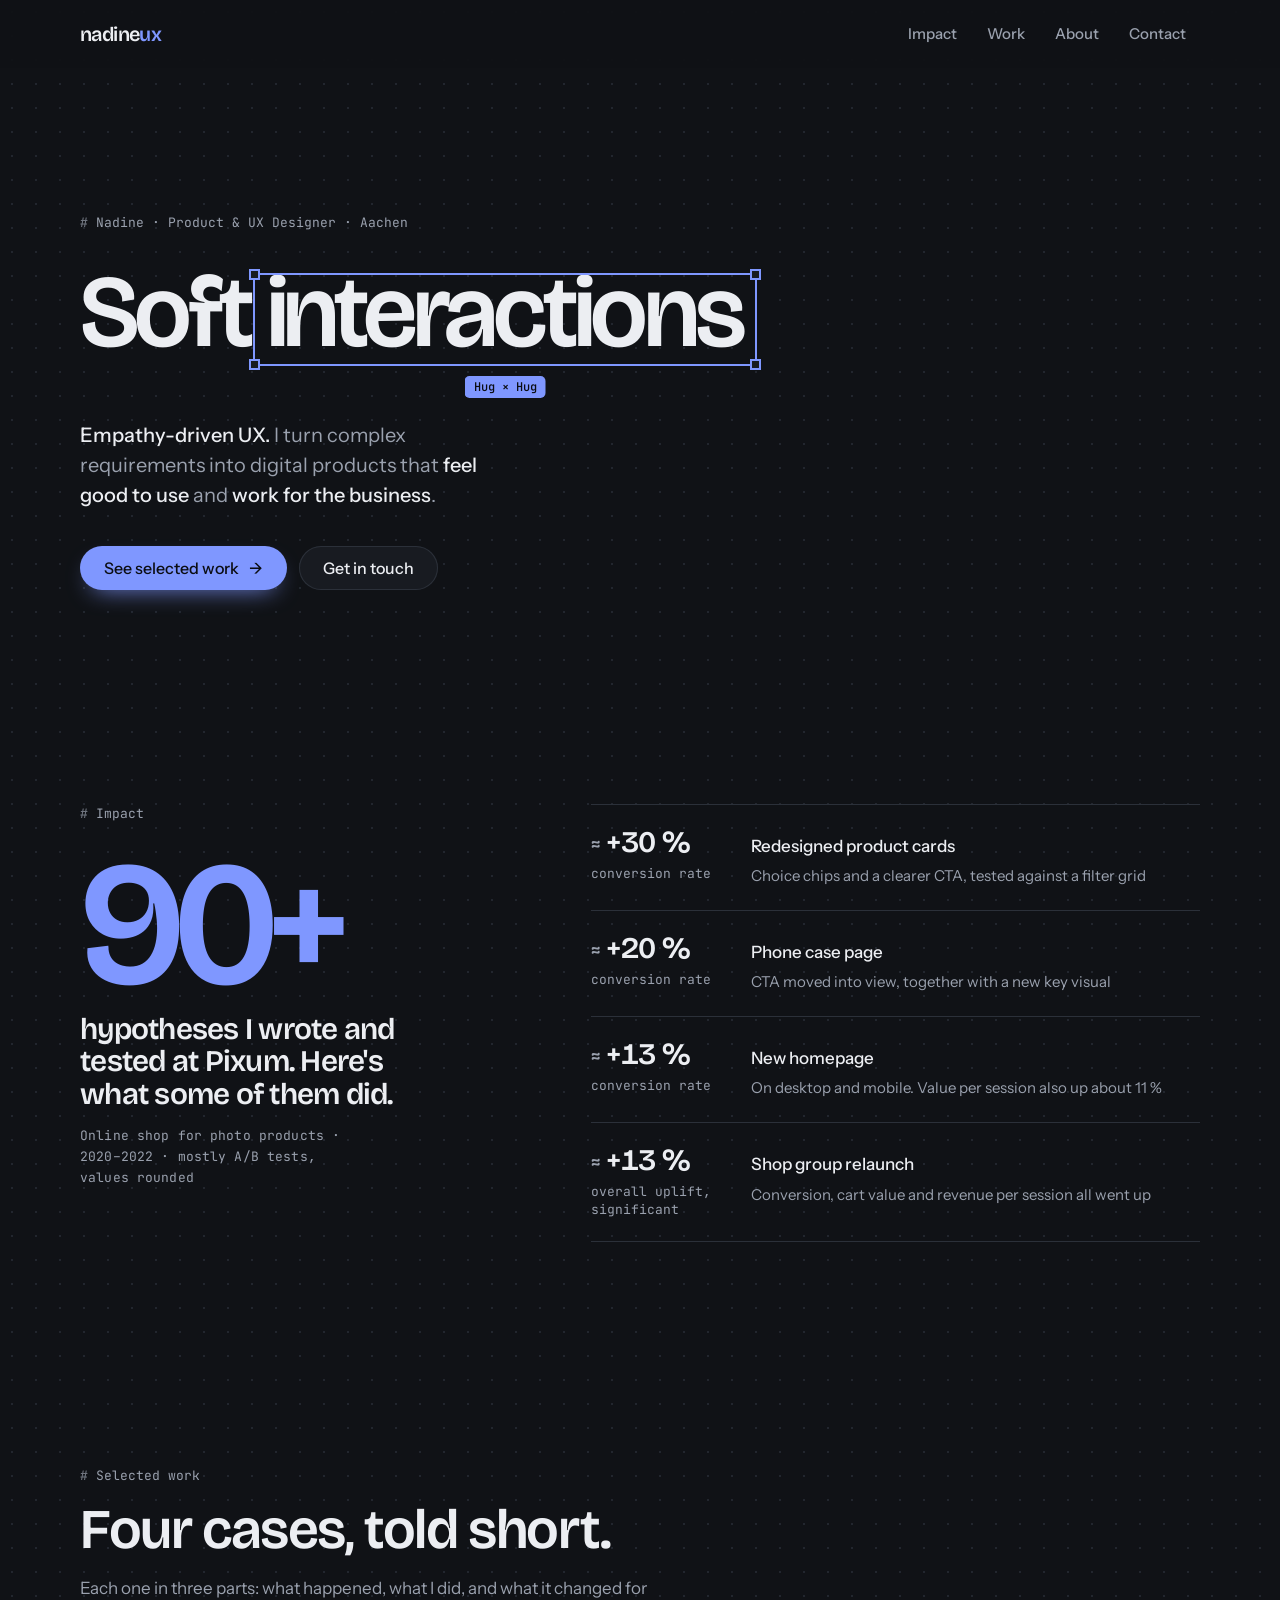
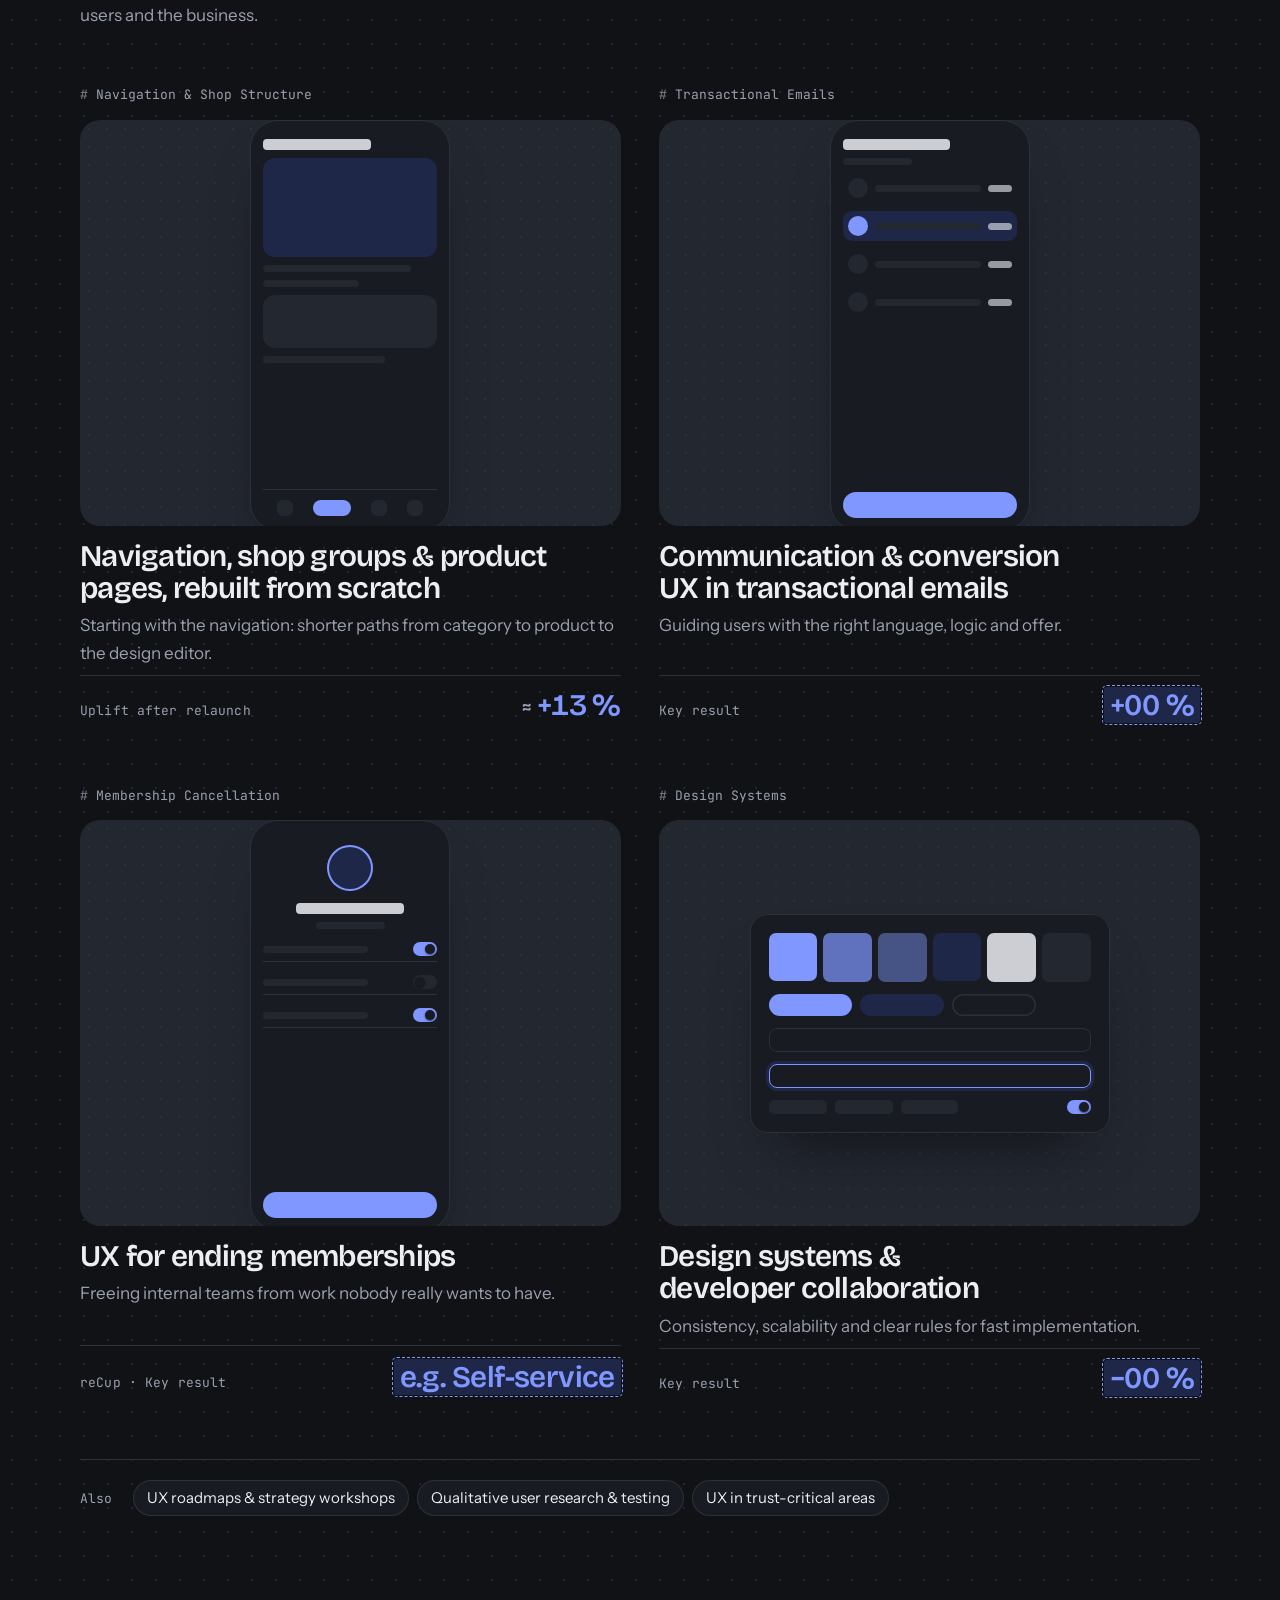
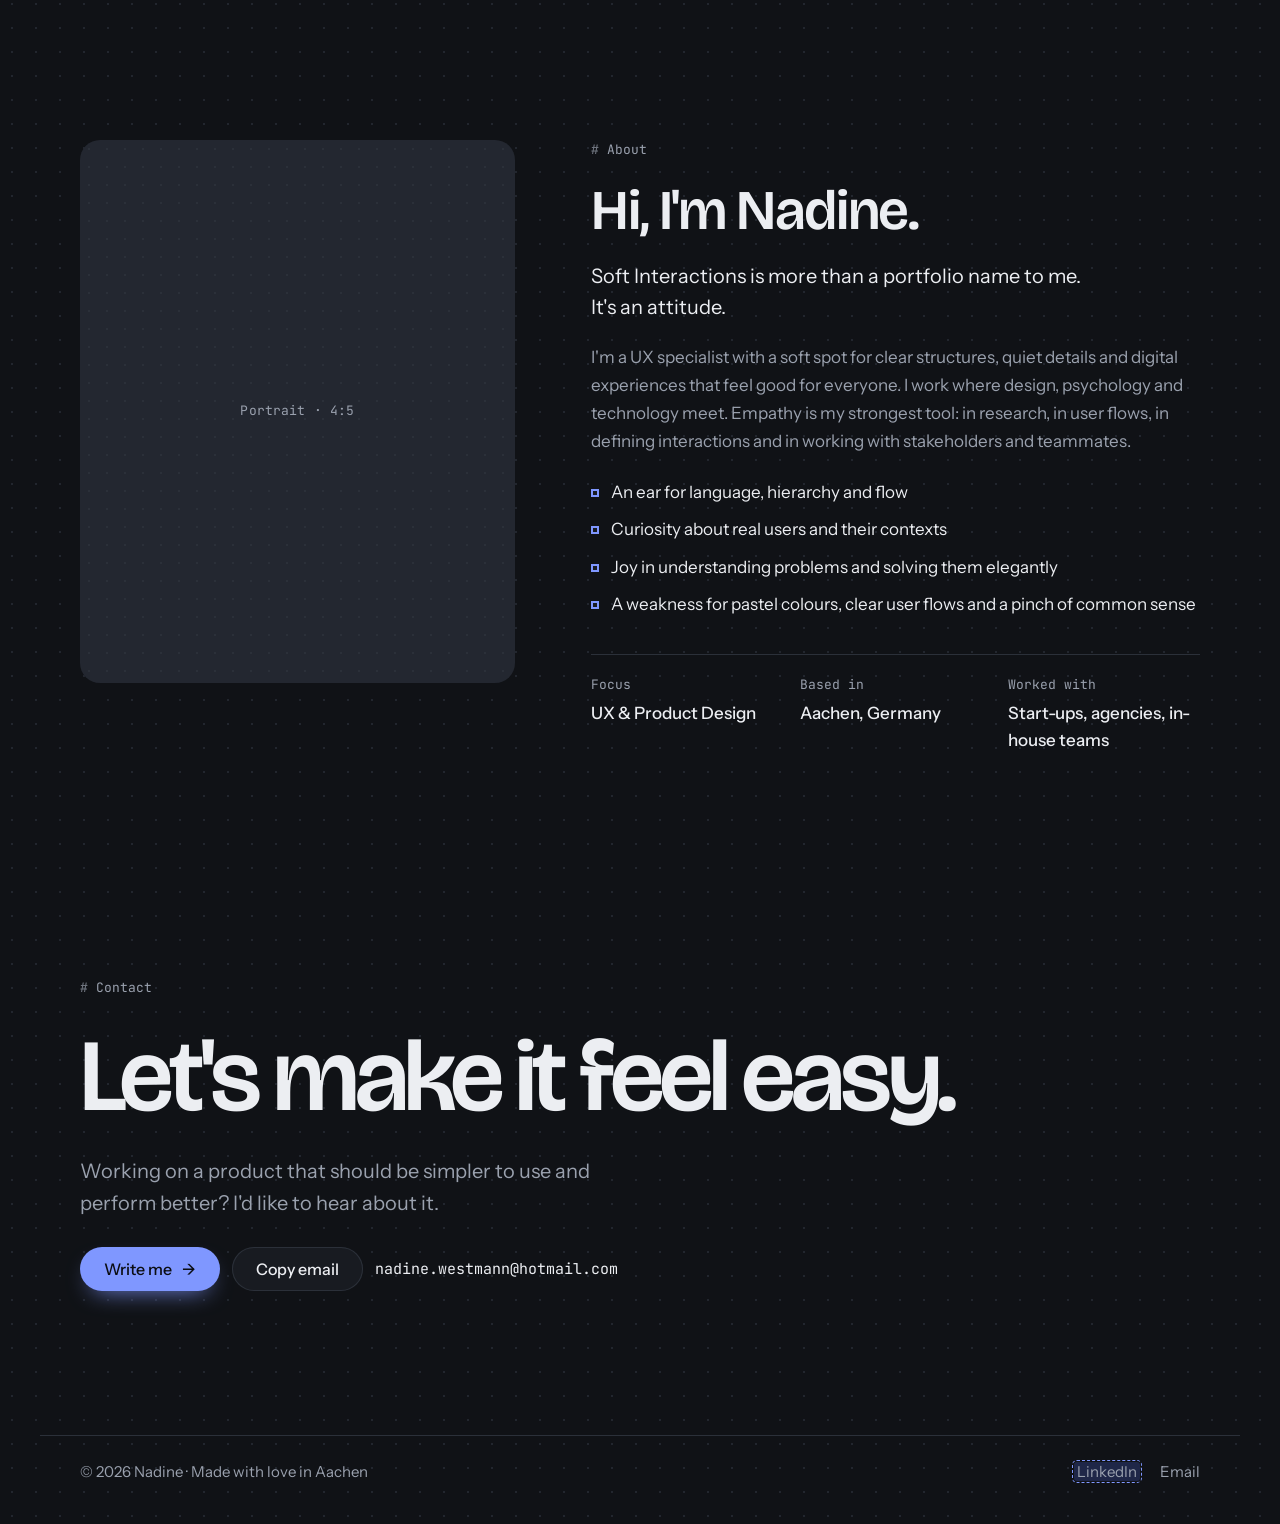
==== index.html @ 3bc71ce3 "Assign membership cancellation case to reCup with qualitative results There is no data for this proj" ====
<!doctype html>
<html lang="en">
<head>
  <meta charset="utf-8">
  <meta name="viewport" content="width=device-width, initial-scale=1, viewport-fit=cover">
  <title>Soft Interactions</title>
  <meta name="description" content="Nadine, UX designer in Aachen. Empathy-driven UX: digital products that feel good to use and work for the business.">
  <meta property="og:title" content="Soft Interactions · Nadine, Product & UX Designer">
  <meta property="og:description" content="Case studies on shop structure, transactional emails, membership cancellation and design systems.">
  <meta property="og:type" content="website">
  <meta property="og:url" content="https://nadineux.com/">
  <meta name="theme-color" content="#101216">
  <link rel="icon" href="assets/favicon.svg" type="image/svg+xml">
  <link rel="preconnect" href="https://fonts.googleapis.com">
  <link rel="preconnect" href="https://fonts.gstatic.com" crossorigin>
  <link rel="stylesheet" href="https://fonts.googleapis.com/css2?family=Bricolage+Grotesque:opsz,wght@12..96,400..700&family=Instrument+Sans:wght@400;500;600&family=JetBrains+Mono:wght@400;500&display=swap">
  <link rel="stylesheet" href="assets/style.css">
</head>
<body>
  <header class="site-header">
    <div class="wrap">
      <a class="logo" href="#top" aria-label="Nadine UX, home">nadine<span>ux</span></a>
      <nav class="site-nav" aria-label="Main">
        <ul>
          <li class="nav-opt"><a href="#impact">Impact</a></li>
          <li><a href="#work">Work</a></li>
          <li><a href="#about">About</a></li>
          <li><a href="#contact">Contact</a></li>
        </ul>
      </nav>
    </div>
  </header>

  <main id="top">
    <section class="hero wrap">
      <span class="frame-label">Nadine · Product &amp; UX Designer · Aachen</span>
      <h1>Soft <span class="sel">interactions<span class="sel-box" aria-hidden="true"><i></i><i></i><i></i><i></i><b class="sel-dim">Hug × Hug</b></span></span></h1>
      <p class="lede"><strong>Empathy-driven UX.</strong> I turn complex requirements into digital products that <strong>feel good to use</strong> and <strong>work for the business</strong>.</p>
      <div class="hero-actions">
        <a class="btn btn-primary" href="#work">See selected work <span class="arrow" aria-hidden="true">→</span></a>
        <a class="btn btn-ghost" href="#contact">Get in touch</a>
      </div>
    </section>

    <section id="impact" class="section wrap">
      <div class="impact-layout">
        <div class="impact-lead">
          <span class="frame-label">Impact</span>
          <p class="lead-num" aria-hidden="true">90+</p>
          <h2><span class="visually-hidden">90+ </span>hypotheses I wrote and tested at Pixum. Here's what some of them did.</h2>
          <p class="mono note">Online shop for photo products · 2020–2022 · mostly A/B tests, values rounded</p>
        </div>
        <ul class="ledger">
          <li>
            <strong class="v"><span class="approx">≈</span> +30 %<span class="unit">conversion rate</span></strong>
            <span class="what">Redesigned product cards<span class="how">Choice chips and a clearer CTA, tested against a filter grid</span></span>
          </li>
          <li>
            <strong class="v"><span class="approx">≈</span> +20 %<span class="unit">conversion rate</span></strong>
            <span class="what">Phone case page<span class="how">CTA moved into view, together with a new key visual</span></span>
          </li>
          <li>
            <strong class="v"><span class="approx">≈</span> +13 %<span class="unit">conversion rate</span></strong>
            <span class="what">New homepage<span class="how">On desktop and mobile. Value per session also up about 11 %</span></span>
          </li>
          <li>
            <strong class="v"><span class="approx">≈</span> +13 %<span class="unit">overall uplift, significant</span></strong>
            <span class="what">Shop group relaunch<span class="how">Conversion, cart value and revenue per session all went up</span></span>
          </li>
        </ul>
      </div>
    </section>

    <section id="work" class="section wrap">
      <div class="section-head">
        <span class="frame-label">Selected work</span>
        <h2>Four cases, told short.</h2>
        <p>Each one in three parts: what happened, what I did, and what it changed for users and the business.</p>
      </div>

      <div class="work-grid">
        <a class="case" href="work/shop-groups.html">
          <span class="frame-label">Navigation &amp; Shop Structure</span>
          <div class="case-visual" aria-hidden="true">
            <div class="phone">
              <div class="ln h"></div>
              <div class="blk"></div>
              <div class="ln w85"></div>
              <div class="ln w55"></div>
              <div class="blk sm"></div>
              <div class="ln w70"></div>
              <div class="tabbar push"><span class="tab"></span><span class="tab on"></span><span class="tab"></span><span class="tab"></span></div>
            </div>
          </div>
          <div class="case-body">
            <h3>Navigation, shop groups &amp; product pages, rebuilt from scratch</h3>
            <p>Starting with the navigation: shorter paths from category to product to the design editor.</p>
            <div class="kpi"><span class="mono">Uplift after relaunch</span><strong><span class="approx">≈</span> +13 %</strong></div>
          </div>
        </a>

        <a class="case" href="work/transaction.html">
          <span class="frame-label">Transactional Emails</span>
          <div class="case-visual" aria-hidden="true">
            <div class="phone">
              <div class="ln h"></div>
              <div class="ln w40"></div>
              <div class="row"><span class="av"></span><span class="ln"></span><span class="amt"></span></div>
              <div class="row hl"><span class="av"></span><span class="ln"></span><span class="amt"></span></div>
              <div class="row"><span class="av"></span><span class="ln"></span><span class="amt"></span></div>
              <div class="row"><span class="av"></span><span class="ln"></span><span class="amt"></span></div>
              <div class="cta push"></div>
            </div>
          </div>
          <div class="case-body">
            <h3>Communication &amp; conversion UX in transactional emails</h3>
            <p>Guiding users with the right language, logic and offer.</p>
            <div class="kpi"><span class="mono">Key result</span><strong><span class="todo">+00 %</span></strong></div>
          </div>
        </a>

        <a class="case" href="work/membership-cancellation.html">
          <span class="frame-label">Membership Cancellation</span>
          <div class="case-visual" aria-hidden="true">
            <div class="phone">
              <div class="avatar"></div>
              <div class="ln h center"></div>
              <div class="ln w40 center"></div>
              <div class="set"><span class="ln"></span><span class="tg on"></span></div>
              <div class="set"><span class="ln"></span><span class="tg"></span></div>
              <div class="set"><span class="ln"></span><span class="tg on"></span></div>
              <div class="cta push"></div>
            </div>
          </div>
          <div class="case-body">
            <h3>UX for ending memberships</h3>
            <p>Freeing internal teams from work nobody really wants to have.</p>
            <div class="kpi"><span class="mono">reCup · Key result</span><strong class="word"><span class="todo">e.g. Self-service</span></strong></div>
          </div>
        </a>

        <a class="case" href="work/design-systems.html">
          <span class="frame-label">Design Systems</span>
          <div class="case-visual" aria-hidden="true">
            <div class="sheet">
              <div class="swatches"><span></span><span></span><span></span><span></span><span></span><span></span></div>
              <div class="sheet-row"><span class="pill"></span><span class="pill soft"></span><span class="pill ghost"></span></div>
              <div class="field"></div>
              <div class="field focus"></div>
              <div class="sheet-row"><span class="chip"></span><span class="chip"></span><span class="chip"></span><span class="tg on"></span></div>
            </div>
          </div>
          <div class="case-body">
            <h3>Design systems &amp; developer collaboration</h3>
            <p>Consistency, scalability and clear rules for fast implementation.</p>
            <div class="kpi"><span class="mono">Key result</span><strong><span class="todo">−00 %</span></strong></div>
          </div>
        </a>
      </div>

      <div class="more-work">
        <span class="mono">Also</span>
        <ul>
          <li>UX roadmaps &amp; strategy workshops</li>
          <li>Qualitative user research &amp; testing</li>
          <li>UX in trust-critical areas</li>
        </ul>
      </div>
    </section>

    <section id="about" class="section wrap">
      <div class="about">
        <div class="portrait">
          <span class="mono">Portrait · 4:5</span>
        </div>
        <div class="about-text">
          <span class="frame-label">About</span>
          <h2>Hi, I'm Nadine.</h2>
          <p>Soft Interactions is more than a portfolio name to me. It's an attitude.</p>
          <p class="about-body">I'm a UX specialist with a soft spot for clear structures, quiet details and digital experiences that feel good for everyone. I work where design, psychology and technology meet. Empathy is my strongest tool: in research, in user flows, in defining interactions and in working with stakeholders and teammates.</p>
          <ul class="traits">
            <li>An ear for language, hierarchy and flow</li>
            <li>Curiosity about real users and their contexts</li>
            <li>Joy in understanding problems and solving them elegantly</li>
            <li>A weakness for pastel colours, clear user flows and a pinch of common sense</li>
          </ul>
          <dl class="facts">
            <div><dt>Focus</dt><dd>UX &amp; Product Design</dd></div>
            <div><dt>Based in</dt><dd>Aachen, Germany</dd></div>
            <div><dt>Worked with</dt><dd>Start-ups, agencies, in-house teams</dd></div>
          </dl>
        </div>
      </div>
    </section>

    <section id="contact" class="section wrap">
      <div class="contact">
        <span class="frame-label">Contact</span>
        <h2>Let's make it feel easy.</h2>
        <p>Working on a product that should be simpler to use and perform better? I'd like to hear about it.</p>
        <div class="contact-actions">
          <a class="btn btn-primary" href="mailto:nadine.westmann@hotmail.com">Write me <span class="arrow" aria-hidden="true">→</span></a>
          <button class="btn btn-ghost" type="button" data-copy="nadine.westmann@hotmail.com">Copy email</button>
          <span class="email">nadine.westmann@hotmail.com</span>
        </div>
      </div>
    </section>
  </main>

  <footer class="site-footer">
    <div class="wrap">
      <span>© 2026 Nadine · Made with love in Aachen</span>
      <ul>
        <li><a href="#" class="todo">LinkedIn</a></li>
        <li><a href="mailto:nadine.westmann@hotmail.com">Email</a></li>
      </ul>
    </div>
  </footer>

  <script src="assets/main.js" defer></script>
</body>
</html>
---- assets/style.css ----
/* Layout: one centered column on a Figma-like dotted canvas; sections are labelled like design frames, work sits in a 2-up grid */
/* Deliberately dark-only: the owner chose the dark look with the lilac accent for every visitor */
:root {
  --bg: #101216;
  --dot: #22262e;
  --surface: #181b21;
  --surface-2: #232730;
  --ink: #eceef2;
  --muted: #9aa1ae;
  --line: #2b3039;
  --accent: #7f97ff;
  --accent-soft: #1f2748;
  --on-accent: #0b0d12;
  --shadow: rgb(0 0 0 / 0.6);
  color-scheme: dark;

  --font-display: "Bricolage Grotesque", "Avenir Next", "Segoe UI", system-ui, sans-serif;
  --font-body: "Instrument Sans", "Helvetica Neue", "Segoe UI", system-ui, sans-serif;
  --font-mono: "JetBrains Mono", ui-monospace, "SFMono-Regular", Menlo, monospace;

  --step--1: 0.8125rem;
  --step-0: 1.0625rem;
  --step-1: 1.25rem;
  --step-2: clamp(1.5rem, 1.3rem + 0.8vw, 1.875rem);
  --step-3: clamp(2.125rem, 1.5rem + 2.6vw, 3.5rem);
  --step-4: clamp(3rem, 1.6rem + 6vw, 6.5rem);

  --radius: 20px;
  --wrap: 1120px;
  --gutter: clamp(16px, 4vw, 40px);
  --spring: cubic-bezier(0.3, 0.7, 0.4, 1.4);
}

*, *::before, *::after { box-sizing: border-box; }

html { -webkit-text-size-adjust: 100%; scroll-behavior: smooth; scroll-padding-top: 80px; }

body {
  margin: 0;
  background-color: var(--bg);
  background-image: radial-gradient(var(--dot) 1px, transparent 1.4px);
  background-size: 24px 24px;
  color: var(--ink);
  font: 400 var(--step-0) / 1.6 var(--font-body);
  -webkit-font-smoothing: antialiased;
  overflow-x: hidden;
}

img { max-width: 100%; display: block; }

a { color: inherit; }

::selection { background: var(--accent-soft); color: var(--ink); }

:focus-visible { outline: 2px solid var(--accent); outline-offset: 3px; border-radius: 4px; }

h1, h2, h3 { font-family: var(--font-display); font-weight: 600; letter-spacing: -0.025em; line-height: 1.08; text-wrap: balance; margin: 0; }

p { margin: 0; }

.wrap {
  width: 100%;
  max-width: calc(var(--wrap) + 2 * var(--gutter));
  margin-inline: auto;
  padding-inline: var(--gutter);
}

.mono { font-family: var(--font-mono); font-size: var(--step--1); letter-spacing: 0.01em; }

.frame-label {
  display: inline-flex;
  align-items: center;
  gap: 8px;
  font-family: var(--font-mono);
  font-size: var(--step--1);
  color: var(--muted);
  transition: color 160ms ease;
}
.frame-label::before { content: "#"; font-weight: 500; opacity: 0.7; }

/* Placeholder content waiting for real copy */
.todo {
  background: var(--accent-soft);
  outline: 1px dashed var(--accent);
  outline-offset: 1px;
  border-radius: 3px;
  padding-inline: 0.2em;
  -webkit-box-decoration-break: clone;
  box-decoration-break: clone;
}

/* Header */
.site-header {
  position: sticky;
  top: env(safe-area-inset-top, 0px);
  z-index: 20;
  background: color-mix(in srgb, var(--bg) 84%, transparent);
  -webkit-backdrop-filter: blur(14px);
  backdrop-filter: blur(14px);
}
.site-header .wrap { display: flex; align-items: center; justify-content: space-between; gap: 16px; min-height: 68px; }
.logo { font-family: var(--font-display); font-weight: 600; font-size: 1.25rem; letter-spacing: -0.03em; text-decoration: none; }
.logo span { color: var(--accent); }
.site-nav ul { display: flex; gap: 2px; list-style: none; margin: 0; padding: 0; }
.site-nav a {
  display: inline-block;
  padding: 8px 14px;
  border-radius: 999px;
  text-decoration: none;
  font-size: 0.9375rem;
  font-weight: 500;
  color: var(--muted);
  transition: background 160ms ease, color 160ms ease;
}
.site-nav a:hover { background: var(--surface); color: var(--ink); }

/* Buttons */
.btn {
  display: inline-flex;
  align-items: center;
  gap: 10px;
  padding: 14px 24px;
  border-radius: 999px;
  border: 0;
  font: 500 1rem / 1 var(--font-body);
  text-decoration: none;
  cursor: pointer;
  transition: transform 220ms var(--spring), background 160ms ease, box-shadow 220ms ease;
}
.btn:hover { transform: translateY(-2px); }
.btn:active { transform: translateY(0) scale(0.96); transition-duration: 90ms; }
.btn-primary { background: var(--accent); color: var(--on-accent); box-shadow: 0 10px 24px -12px var(--accent); }
.btn-ghost { background: var(--surface); color: var(--ink); box-shadow: inset 0 0 0 1px var(--line); }
.btn .arrow { transition: transform 220ms var(--spring); }
.btn:hover .arrow { transform: translateX(3px); }

/* Hero */
.hero { padding-block: clamp(56px, 11vw, 140px) clamp(56px, 8vw, 104px); }
.hero h1 { font-size: var(--step-4); line-height: 0.98; letter-spacing: -0.045em; margin-top: 28px; }
.hero .lede { font-size: var(--step-1); line-height: 1.5; color: var(--muted); max-width: 34ch; margin-top: 56px; }
.hero .lede strong { color: var(--ink); font-weight: 500; }
.hero-actions { display: flex; flex-wrap: wrap; gap: 12px; margin-top: 36px; }

/* Design-tool selection box around a headline word */
.sel { position: relative; display: inline-block; white-space: nowrap; }
.sel-box {
  position: absolute;
  inset: 0.1em -0.14em -0.02em;
  border: 2px solid var(--accent);
  pointer-events: none;
  animation: sel-in 700ms 250ms cubic-bezier(0.2, 0.8, 0.2, 1) both;
}
.sel-box i {
  position: absolute;
  width: 11px;
  height: 11px;
  background: var(--surface);
  border: 2px solid var(--accent);
  animation: pop 380ms 850ms var(--spring) both;
}
.sel-box i:nth-child(1) { top: -6px; left: -6px; }
.sel-box i:nth-child(2) { top: -6px; right: -6px; }
.sel-box i:nth-child(3) { bottom: -6px; left: -6px; }
.sel-box i:nth-child(4) { bottom: -6px; right: -6px; }
.sel-dim {
  position: absolute;
  left: 50%;
  top: calc(100% + 12px);
  transform: translateX(-50%);
  padding: 5px 9px;
  border-radius: 5px;
  background: var(--accent);
  color: var(--on-accent);
  font: 500 12px / 1 var(--font-mono);
  letter-spacing: 0;
  white-space: nowrap;
  animation: pop 380ms 950ms var(--spring) both;
}
@keyframes sel-in { from { clip-path: inset(-40px 100% -60px -40px); } to { clip-path: inset(-40px -40px -60px -40px); } }
@keyframes pop { from { opacity: 0; scale: 0.4; } to { opacity: 1; scale: 1; } }

/* Sections */
.section { padding-block: clamp(56px, 9vw, 112px); }
.section-head { display: grid; gap: 14px; margin-bottom: clamp(32px, 5vw, 56px); }
.section-head h2 { font-size: var(--step-3); }
.section-head p { color: var(--muted); max-width: 52ch; }

/* Impact */
.approx { font-size: 0.6em; color: var(--muted); vertical-align: 0.12em; }
.visually-hidden { position: absolute; width: 1px; height: 1px; overflow: hidden; clip-path: inset(50%); white-space: nowrap; }

.impact-layout { display: grid; grid-template-columns: minmax(0, 5fr) minmax(0, 7fr); gap: clamp(32px, 6vw, 96px); align-items: start; }
.impact-lead { display: grid; gap: 16px; position: sticky; top: calc(env(safe-area-inset-top, 0px) + 96px); }
.lead-num { font: 600 clamp(5.5rem, 3rem + 10vw, 11rem) / 0.82 var(--font-display); letter-spacing: -0.06em; color: var(--accent); margin-top: 12px; }
.impact-lead h2 { font-size: var(--step-2); max-width: 18ch; }
.impact-lead .note { color: var(--muted); max-width: 36ch; line-height: 1.6; }
.ledger { list-style: none; margin: 0; padding: 0; border-top: 1px solid var(--line); }
.ledger li { display: grid; grid-template-columns: 8.5rem minmax(0, 1fr); gap: 24px; align-items: baseline; padding-block: 22px; border-bottom: 1px solid var(--line); }
.ledger .v { font: 600 var(--step-2) / 1 var(--font-display); letter-spacing: -0.02em; font-variant-numeric: tabular-nums; white-space: nowrap; transition: color 160ms ease; }
.ledger li:hover .v { color: var(--accent); }
.ledger .unit { display: block; margin-top: 8px; font: 400 var(--step--1) / 1.35 var(--font-mono); color: var(--muted); letter-spacing: 0; white-space: normal; }
.ledger .what { font-weight: 500; font-size: 1.0625rem; }
.ledger .how { display: block; margin-top: 4px; color: var(--muted); font-size: 0.9375rem; font-weight: 400; }

/* Work grid */
.work-grid { display: grid; grid-template-columns: repeat(2, minmax(0, 1fr)); gap: clamp(40px, 5vw, 64px) clamp(20px, 3vw, 40px); }
.case { display: flex; flex-direction: column; gap: 14px; text-decoration: none; min-width: 0; }
.case:focus-visible { outline: none; }
.case-visual {
  position: relative;
  display: grid;
  place-items: center;
  aspect-ratio: 4 / 3;
  max-width: 100%;
  border-radius: var(--radius);
  background-color: var(--surface-2);
  background-image: radial-gradient(var(--line) 1px, transparent 1.4px);
  background-size: 18px 18px;
  overflow: hidden;
  outline: 2px solid transparent;
  transition: outline-color 160ms ease;
}
.case:hover .case-visual, .case:focus-visible .case-visual { outline-color: var(--accent); }
.case:hover .frame-label, .case:focus-visible .frame-label { color: var(--accent); }
.case:hover .phone, .case:focus-visible .phone,
.case:hover .sheet, .case:focus-visible .sheet { transform: translateY(-8px) rotate(-1.5deg); }
.case-body { display: flex; flex-direction: column; gap: 8px; flex: 1; }
.case-body h3 { font-size: var(--step-2); }
.case-body p { color: var(--muted); }
.kpi { display: flex; align-items: baseline; justify-content: space-between; gap: 16px; margin-top: auto; padding-top: 14px; border-top: 1px solid var(--line); }
.kpi .mono { color: var(--muted); }
.kpi strong { font: 600 var(--step-2) / 1 var(--font-display); color: var(--accent); font-variant-numeric: tabular-nums; letter-spacing: -0.02em; }

/* Phone mockups drawn in CSS */
.phone {
  width: min(44%, 200px);
  aspect-ratio: 9 / 18.5;
  display: flex;
  flex-direction: column;
  gap: 8px;
  padding: 18px 12px 12px;
  background: var(--surface);
  border: 1px solid var(--line);
  border-radius: 28px;
  box-shadow: 0 34px 60px -30px var(--shadow);
  transition: transform 420ms var(--spring);
}
.ln { height: 7px; border-radius: 4px; background: var(--surface-2); flex: none; }
.ln.h { height: 11px; width: 62%; background: var(--ink); opacity: 0.85; }
.w40 { width: 40%; } .w55 { width: 55%; } .w70 { width: 70%; } .w85 { width: 85%; }
.blk { height: 26%; border-radius: 12px; background: var(--accent-soft); flex: none; }
.blk.sm { height: 14%; background: var(--surface-2); }
.push { margin-top: auto; }
.tabbar { display: flex; justify-content: space-around; align-items: center; padding: 10px 4px 2px; border-top: 1px solid var(--line); }
.tab { width: 16px; height: 16px; border-radius: 6px; background: var(--surface-2); }
.tab.on { width: 38px; border-radius: 999px; background: var(--accent); }
.field { height: 24px; border-radius: 8px; border: 1.5px solid var(--line); flex: none; }
.field.focus { border-color: var(--accent); box-shadow: 0 0 0 3px var(--accent-soft); }
.cta { height: 26px; border-radius: 999px; background: var(--accent); flex: none; }
.steps { display: flex; gap: 5px; }
.steps span { height: 4px; flex: 1; border-radius: 2px; background: var(--surface-2); }
.steps span.on { background: var(--accent); }
.row { display: flex; align-items: center; gap: 7px; padding: 5px; border-radius: 9px; }
.row.hl { background: var(--accent-soft); }
.row .av { width: 20px; height: 20px; border-radius: 50%; background: var(--surface-2); flex: none; }
.row.hl .av { background: var(--accent); }
.row .ln { flex: 1; }
.row .amt { width: 24px; height: 7px; border-radius: 4px; background: var(--ink); opacity: 0.6; flex: none; }
.avatar { width: 46px; height: 46px; border-radius: 50%; background: var(--accent-soft); box-shadow: inset 0 0 0 2px var(--accent); align-self: center; margin-block: 6px 4px; flex: none; }
.center { align-self: center; }
.set { display: flex; align-items: center; justify-content: space-between; gap: 8px; padding-block: 5px; border-bottom: 1px solid var(--line); }
.set .ln { flex: 1; max-width: 60%; }
.tg { position: relative; width: 24px; height: 14px; border-radius: 999px; background: var(--surface-2); flex: none; }
.tg::after { content: ""; position: absolute; top: 2px; left: 2px; width: 10px; height: 10px; border-radius: 50%; background: var(--surface); box-shadow: 0 1px 2px var(--shadow); }
.tg.on { background: var(--accent); }
.tg.on::after { left: 12px; }

/* Component sheet mockup drawn in CSS */
.sheet {
  width: min(72%, 360px);
  display: grid;
  gap: 12px;
  padding: 18px;
  background: var(--surface);
  border: 1px solid var(--line);
  border-radius: 18px;
  box-shadow: 0 34px 60px -30px var(--shadow);
  transition: transform 420ms var(--spring);
}
.swatches { display: grid; grid-template-columns: repeat(6, minmax(0, 1fr)); gap: 6px; }
.swatches span { aspect-ratio: 1; border-radius: 7px; background: var(--accent); }
.swatches span:nth-child(2) { opacity: 0.7; }
.swatches span:nth-child(3) { opacity: 0.45; }
.swatches span:nth-child(4) { background: var(--accent-soft); }
.swatches span:nth-child(5) { background: var(--ink); opacity: 0.85; }
.swatches span:nth-child(6) { background: var(--surface-2); }
.sheet-row { display: flex; align-items: center; gap: 8px; }
.pill { width: 26%; height: 22px; border-radius: 999px; background: var(--accent); flex: none; }
.pill.soft { background: var(--accent-soft); }
.pill.ghost { background: transparent; box-shadow: inset 0 0 0 1.5px var(--line); }
.chip { width: 18%; height: 14px; border-radius: 5px; background: var(--surface-2); flex: none; }
.sheet-row .tg { margin-left: auto; }

.more-work { display: flex; flex-wrap: wrap; align-items: baseline; gap: 12px 20px; margin-top: clamp(40px, 5vw, 64px); padding-top: 20px; border-top: 1px solid var(--line); }
.more-work .mono { color: var(--muted); }
.more-work ul { display: flex; flex-wrap: wrap; gap: 8px; list-style: none; margin: 0; padding: 0; }
.more-work li { padding: 6px 14px; border-radius: 999px; background: var(--surface); box-shadow: inset 0 0 0 1px var(--line); font-size: 0.9375rem; }

/* About */
.about { display: grid; grid-template-columns: minmax(0, 5fr) minmax(0, 7fr); gap: clamp(32px, 6vw, 88px); align-items: start; }
.portrait {
  position: relative;
  aspect-ratio: 4 / 5;
  max-width: 100%;
  border-radius: var(--radius);
  background-color: var(--surface-2);
  background-image: radial-gradient(var(--line) 1px, transparent 1.4px);
  background-size: 18px 18px;
  display: grid;
  place-items: center;
  color: var(--muted);
}
.portrait img { width: 100%; height: 100%; object-fit: cover; border-radius: inherit; }
.about-text { display: grid; gap: 20px; min-width: 0; }
.about-text h2 { font-size: var(--step-3); }
.about-text p { font-size: var(--step-1); line-height: 1.55; max-width: 38ch; }
.about-text .about-body { font-size: var(--step-0); line-height: 1.65; color: var(--muted); max-width: 60ch; }
.traits { display: grid; gap: 10px; list-style: none; margin: 4px 0 0; padding: 0; }
.traits li { display: flex; align-items: baseline; gap: 12px; }
.traits li::before { content: ""; width: 8px; height: 8px; flex: none; border: 2px solid var(--accent); background: var(--surface); transform: translateY(-1px); }
.facts { display: grid; grid-template-columns: repeat(3, minmax(0, 1fr)); gap: 16px; margin: 16px 0 0; padding-top: 20px; border-top: 1px solid var(--line); }
.facts dt { font-family: var(--font-mono); font-size: var(--step--1); color: var(--muted); }
.facts dd { margin: 4px 0 0; font-weight: 500; }

/* Contact */
.contact { display: grid; gap: 28px; justify-items: start; }
.contact h2 { font-size: var(--step-4); letter-spacing: -0.045em; line-height: 0.98; }
.contact p { color: var(--muted); font-size: var(--step-1); max-width: 40ch; }
.contact-actions { display: flex; flex-wrap: wrap; align-items: center; gap: 12px; }
.email { font-family: var(--font-mono); font-size: 0.9375rem; user-select: all; }

/* Footer */
.site-footer { padding-block: 32px 40px; color: var(--muted); font-size: 0.9375rem; }
.site-footer .wrap { display: flex; flex-wrap: wrap; justify-content: space-between; gap: 12px; border-top: 1px solid var(--line); padding-top: 24px; }
.site-footer ul { display: flex; gap: 20px; list-style: none; margin: 0; padding: 0; }
.site-footer a { text-decoration: none; }
.site-footer a:hover { color: var(--ink); }

/* Case study page */
.cs-hero { padding-block: clamp(40px, 7vw, 88px) clamp(32px, 4vw, 48px); display: grid; gap: 20px; }
.back { display: inline-flex; gap: 8px; align-items: center; color: var(--muted); text-decoration: none; font-family: var(--font-mono); font-size: var(--step--1); justify-self: start; }
.back:hover { color: var(--accent); }
.cs-hero h1 { font-size: var(--step-4); letter-spacing: -0.045em; line-height: 0.98; }
.cs-hero .lede { font-size: var(--step-1); color: var(--muted); max-width: 46ch; line-height: 1.5; }
.meta { display: grid; grid-template-columns: repeat(4, minmax(0, 1fr)); gap: 16px; margin: 20px 0 0; padding-top: 20px; border-top: 1px solid var(--line); }
.meta dt { font-family: var(--font-mono); font-size: var(--step--1); color: var(--muted); }
.meta dd { margin: 4px 0 0; font-weight: 500; }

.cs-visual { aspect-ratio: 16 / 9; }
.cs-visual .phone { width: min(26%, 220px); }
.cs-visual .sheet { width: min(56%, 480px); }

.quote { display: grid; gap: 16px; margin: 0; padding-block: clamp(40px, 6vw, 72px); border-top: 1px solid var(--line); }
.quote p { font: 500 var(--step-3) / 1.15 var(--font-display); letter-spacing: -0.03em; max-width: 26ch; text-wrap: balance; }
.quote p::before { content: "“"; color: var(--accent); }
.quote p::after { content: "”"; color: var(--accent); }
.quote figcaption { color: var(--muted); }

.results { display: grid; grid-template-columns: repeat(3, minmax(0, 1fr)); gap: 16px; margin-top: 16px; }
.result { display: grid; gap: 6px; align-content: start; padding: 24px; border-radius: var(--radius); background: var(--surface); box-shadow: inset 0 0 0 1px var(--line); }
.result strong { font: 600 var(--step-3) / 1 var(--font-display); color: var(--accent); letter-spacing: -0.03em; font-variant-numeric: tabular-nums; }
.result span { color: var(--muted); }
.result .word, .kpi .word { font-size: var(--step-2); line-height: 1.15; letter-spacing: -0.02em; color: var(--accent); }

.story { display: grid; grid-template-columns: minmax(0, 3fr) minmax(0, 8fr); gap: clamp(16px, 4vw, 56px); padding-block: clamp(40px, 6vw, 72px); border-top: 1px solid var(--line); }
.story:first-of-type { border-top: 0; }
.story-label { display: grid; gap: 10px; align-content: start; }
.story-label .mono { color: var(--accent); }
.story-label h2 { font-size: var(--step-2); }
.story-body { display: grid; gap: 18px; max-width: 64ch; min-width: 0; }
.story-body p { font-size: 1.125rem; line-height: 1.65; }
.decisions { display: grid; gap: 12px; list-style: none; margin: 0; padding: 0; }
.decisions li { display: grid; gap: 4px; padding: 18px 20px; border-radius: 14px; background: var(--surface); box-shadow: inset 0 0 0 1px var(--line); }
.decisions strong { font-weight: 600; }
.decisions span { color: var(--muted); }

.next-case {
  display: flex;
  align-items: center;
  justify-content: space-between;
  gap: 16px;
  margin-block: clamp(24px, 4vw, 48px) clamp(56px, 8vw, 96px);
  padding: clamp(24px, 4vw, 40px);
  border-radius: var(--radius);
  background: var(--surface);
  box-shadow: inset 0 0 0 1px var(--line);
  text-decoration: none;
  transition: box-shadow 160ms ease;
}
.next-case:hover { box-shadow: inset 0 0 0 2px var(--accent); }
.next-case h2 { font-size: var(--step-3); }
.next-case .arrow { font-size: var(--step-3); color: var(--accent); transition: transform 260ms var(--spring); }
.next-case:hover .arrow { transform: translateX(6px); }

/* 404 */
.notfound { min-height: 60vh; display: grid; align-content: center; gap: 24px; justify-items: start; padding-block: 80px; }
.notfound h1 { font-size: var(--step-4); letter-spacing: -0.045em; }

@media (max-width: 860px) {
  .work-grid, .about { grid-template-columns: minmax(0, 1fr); }
  .impact-layout { grid-template-columns: minmax(0, 1fr); }
  .impact-lead { position: static; }
  .portrait { max-width: 360px; }
  .story { grid-template-columns: minmax(0, 1fr); }
  .meta { grid-template-columns: repeat(2, minmax(0, 1fr)); }
  .results { grid-template-columns: minmax(0, 1fr); }
  .cs-visual { aspect-ratio: 4 / 3; }
  .cs-visual .phone { width: min(44%, 200px); }
  .cs-visual .sheet { width: min(80%, 360px); }
}

@media (max-width: 520px) {
  .site-nav a { padding: 8px 9px; font-size: 0.875rem; }
  .site-header .wrap { gap: 8px; }
  .facts { grid-template-columns: minmax(0, 1fr); }
  .ledger li { grid-template-columns: 6.5rem minmax(0, 1fr); gap: 14px; }
  .next-case h2 { font-size: var(--step-2); }
}

@media (max-width: 400px) {
  .site-nav .nav-opt { display: none; }
}

@media (prefers-reduced-motion: reduce) {
  html { scroll-behavior: auto; }
  *, *::before, *::after { animation: none !important; transition: none !important; }
}
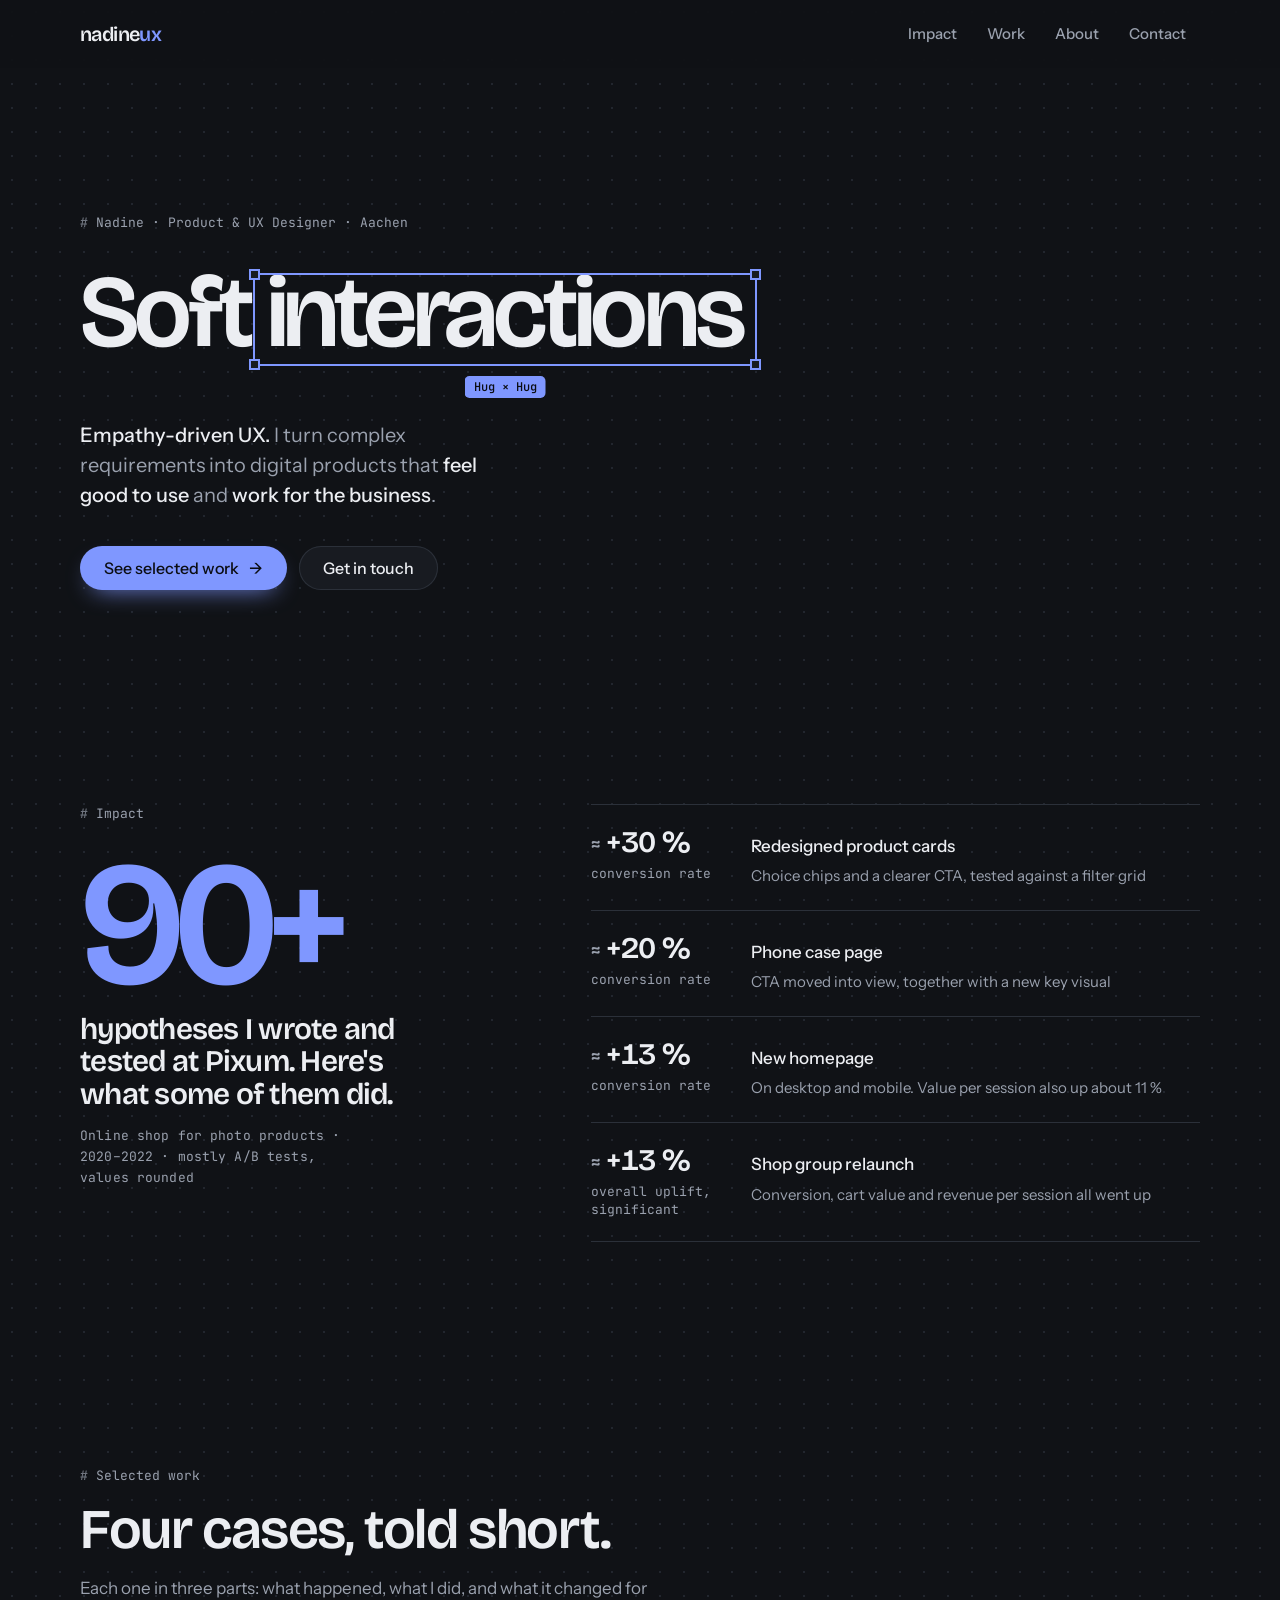
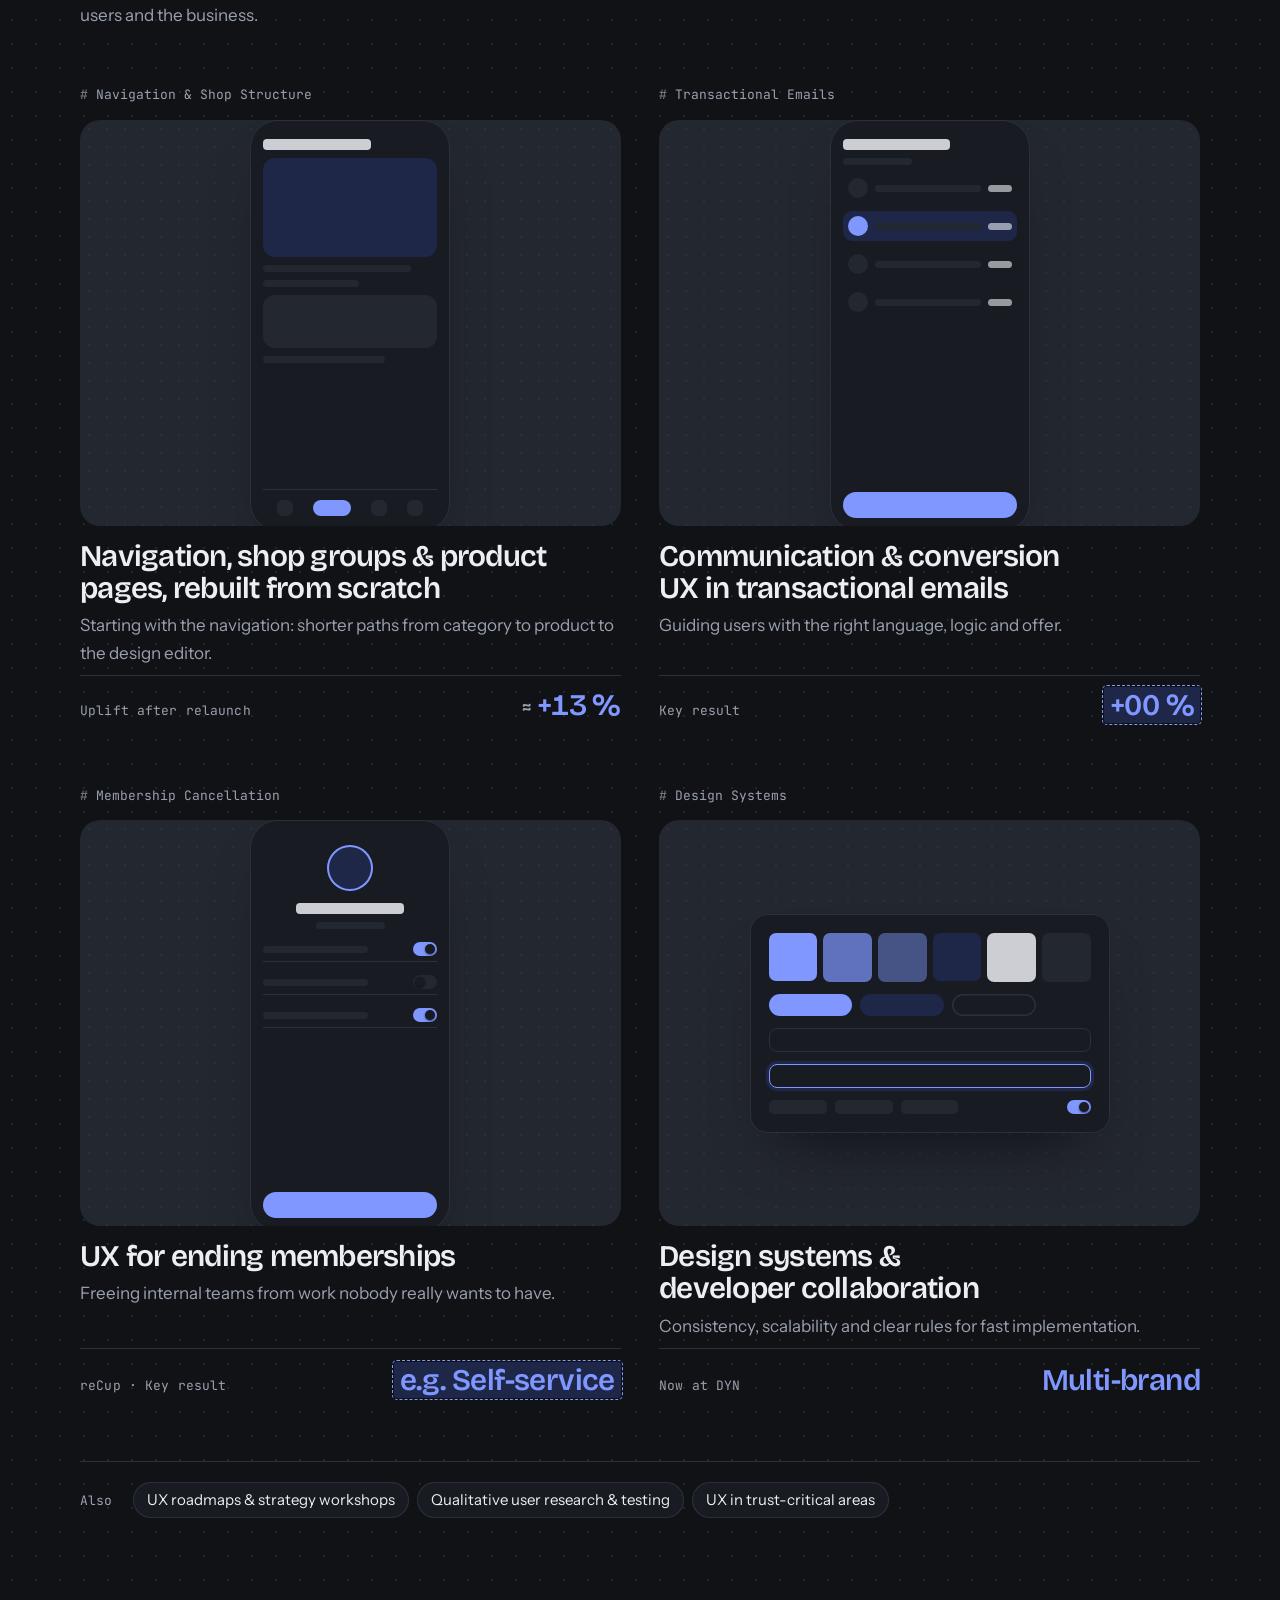
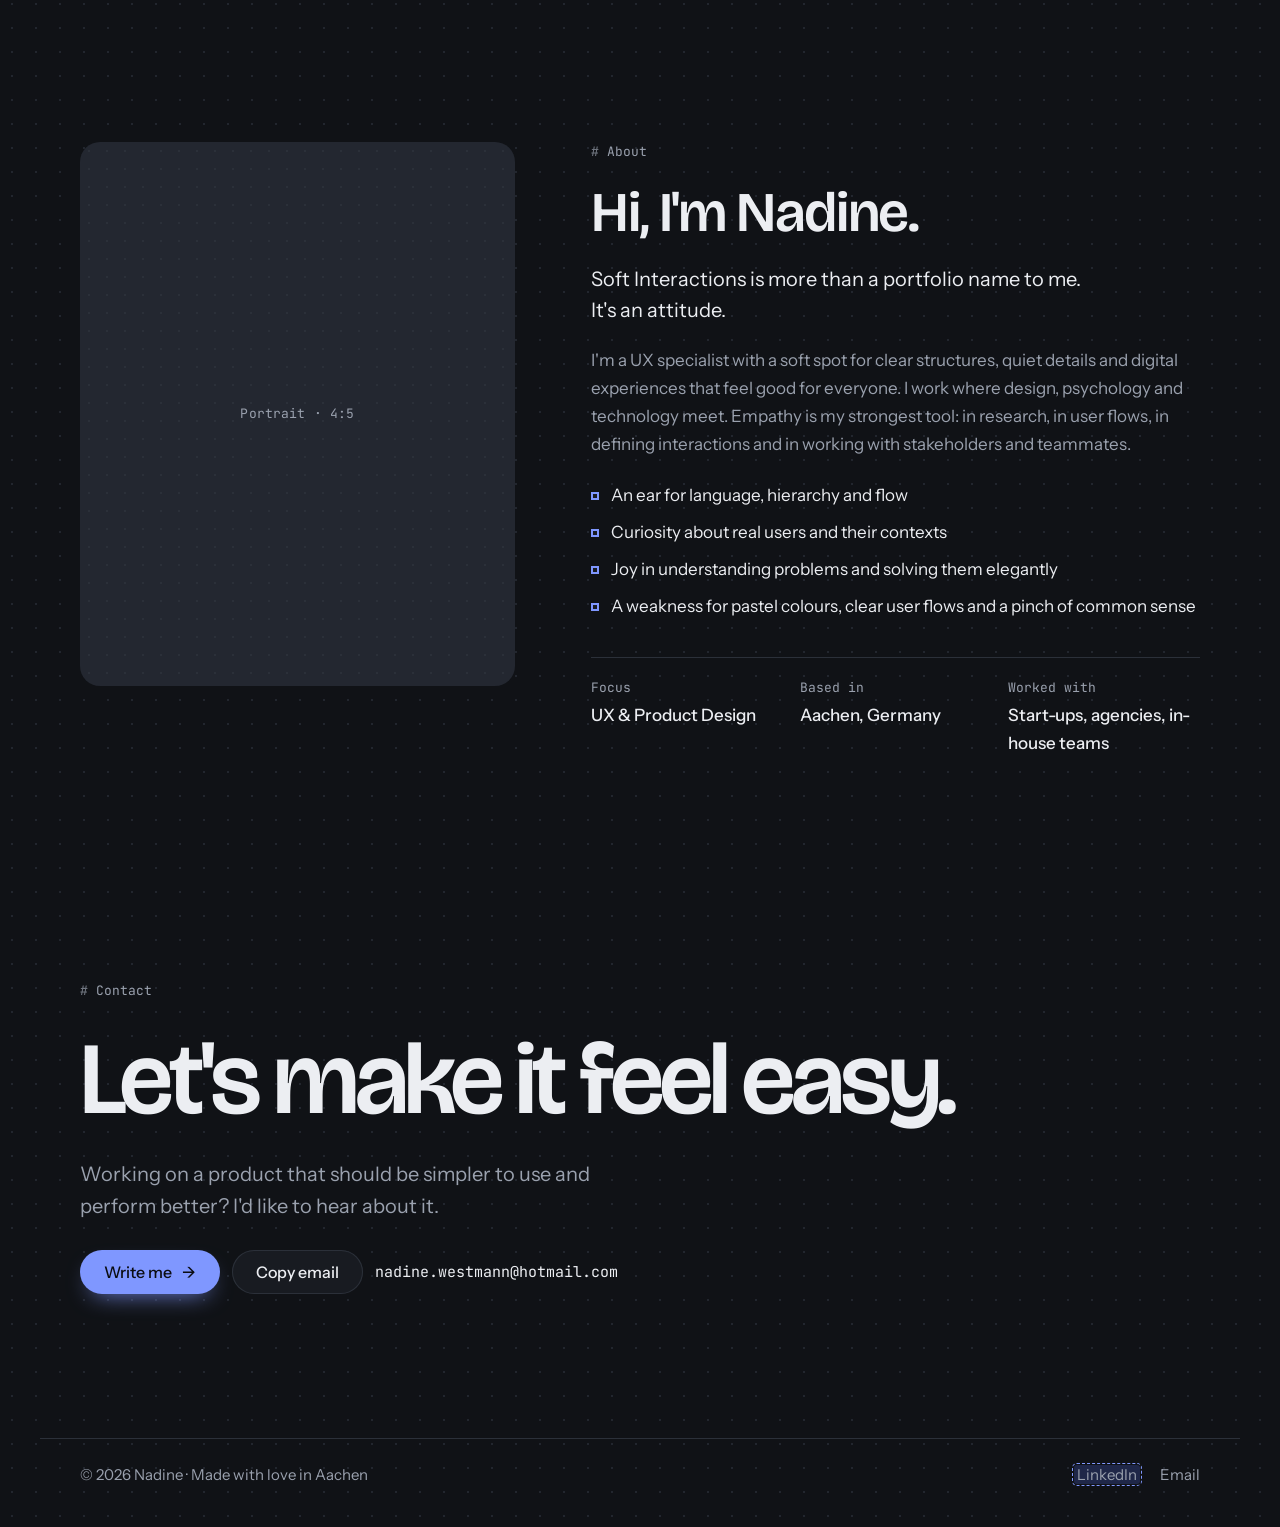
==== commit 0bda0918: "Center design systems case on the multi-brand system at DYN No data exists for this case, so results" ====
--- a/index.html
+++ b/index.html
@@ -153,7 +153,7 @@
           <div class="case-body">
             <h3>Design systems &amp; developer collaboration</h3>
             <p>Consistency, scalability and clear rules for fast implementation.</p>
-            <div class="kpi"><span class="mono">Key result</span><strong><span class="todo">−00 %</span></strong></div>
+            <div class="kpi"><span class="mono">Now at DYN</span><strong class="word">Multi-brand</strong></div>
           </div>
         </a>
       </div>
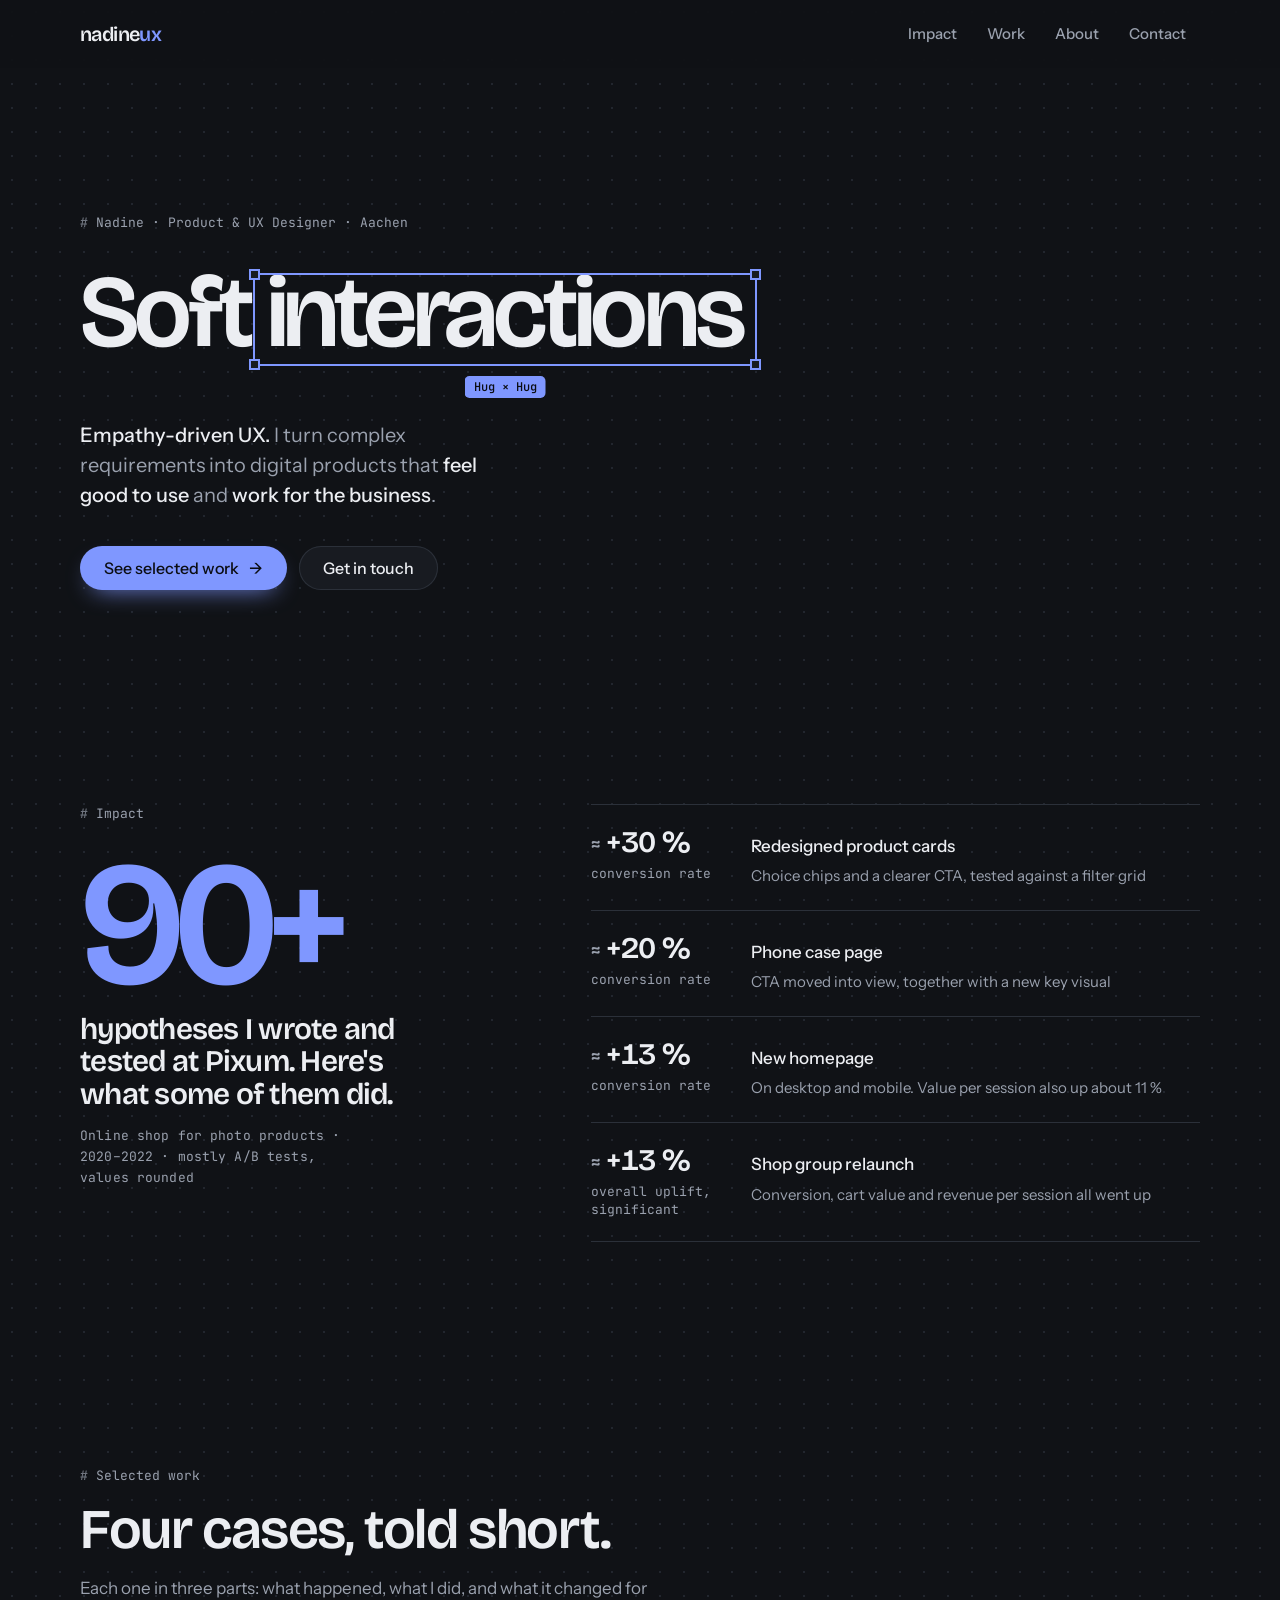
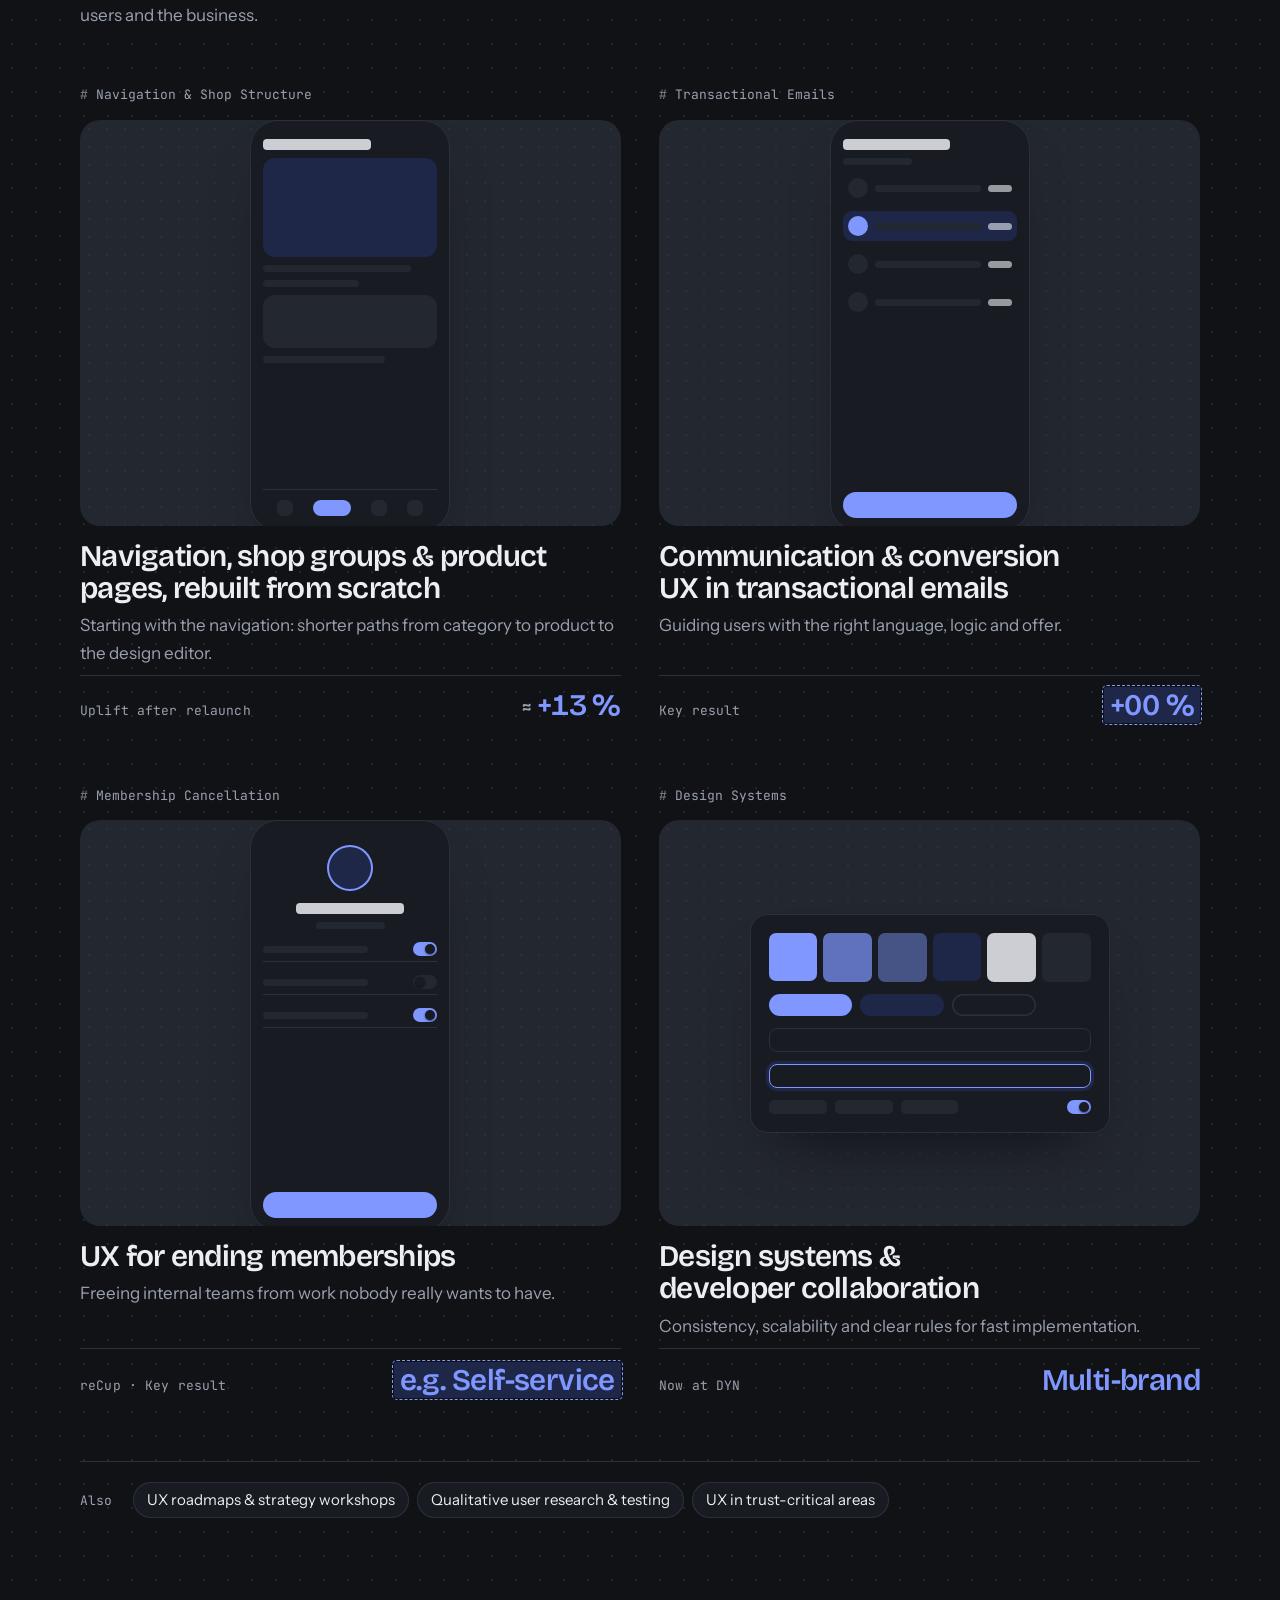
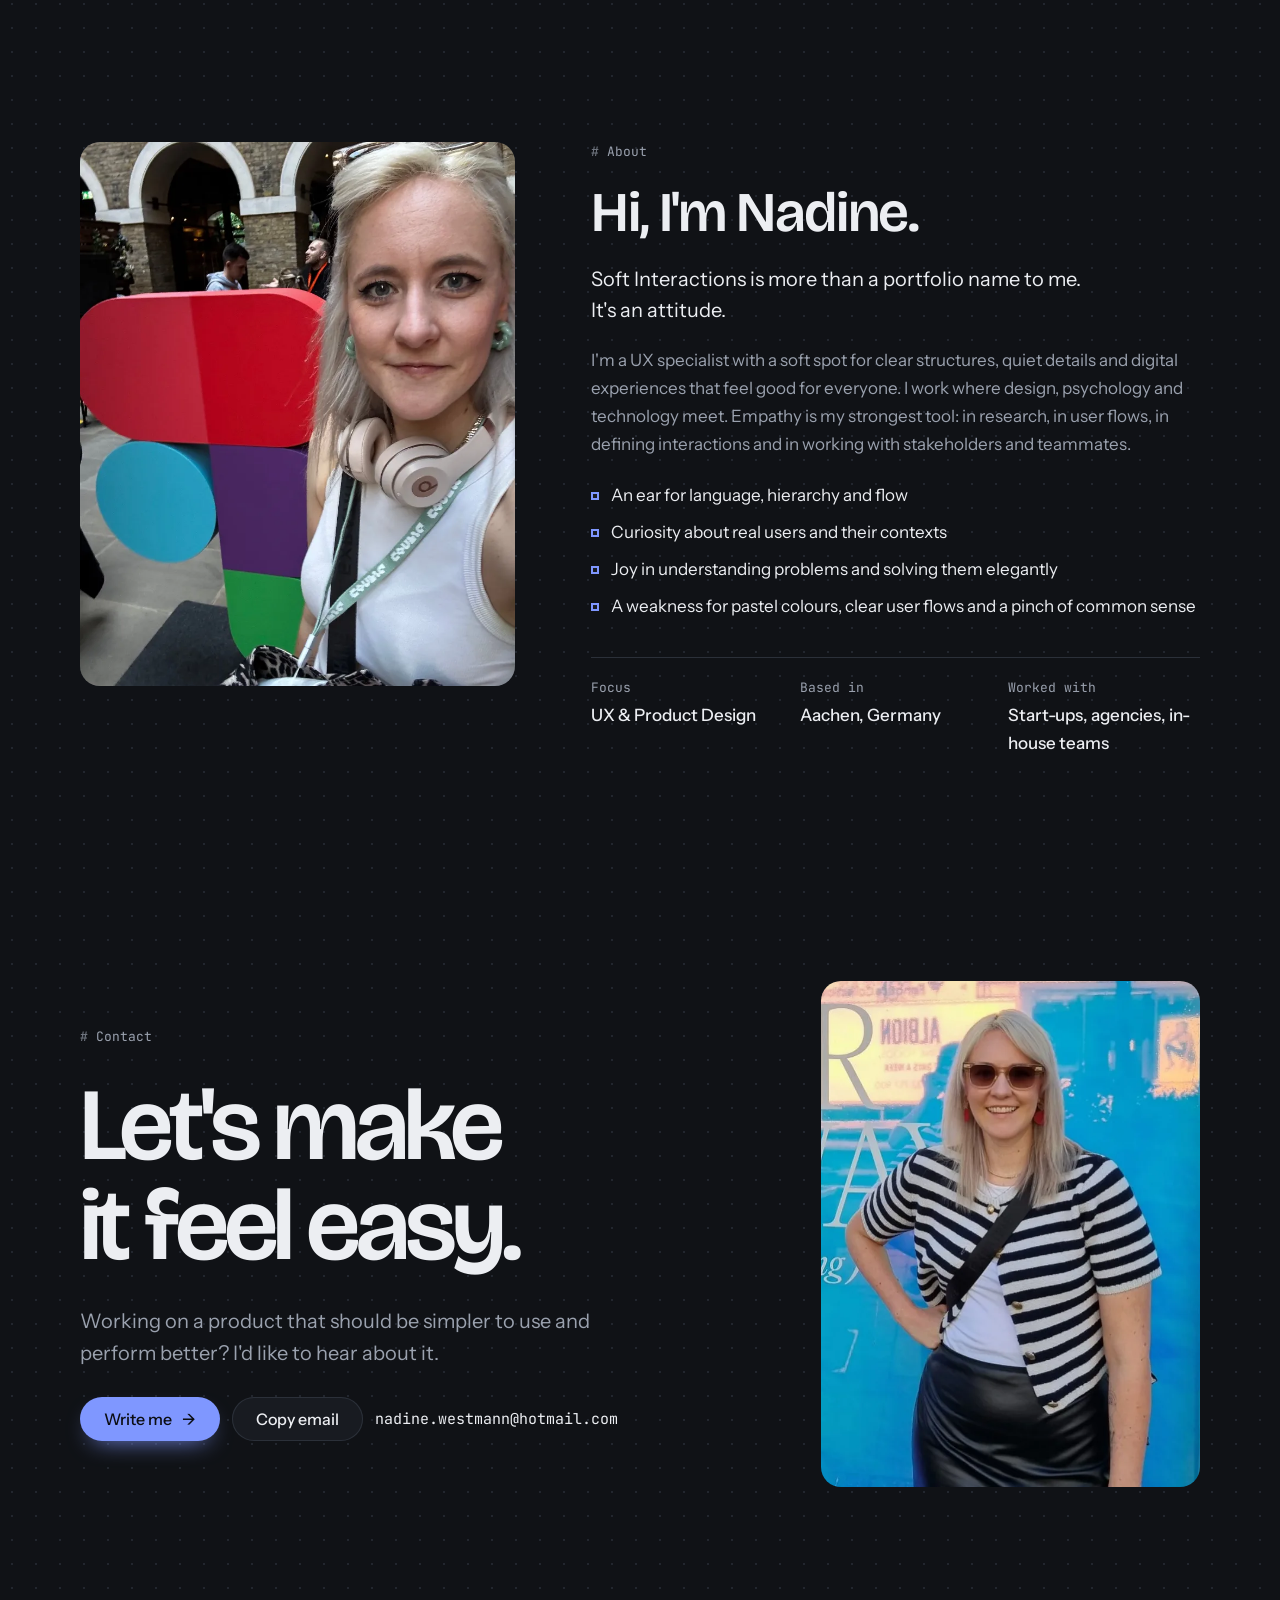
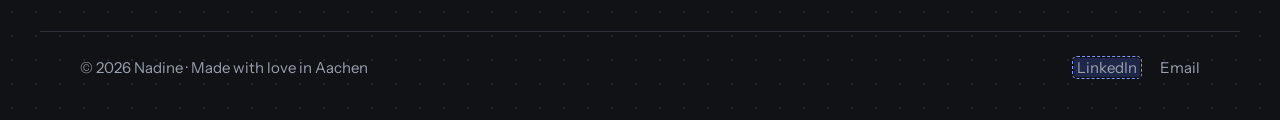
==== commit 8005dc1d: "Add the owner's photos to About and Contact Photos are cropped and re-encoded as WebP, which also st" ====
--- a/index.html
+++ b/index.html
@@ -171,7 +171,7 @@
     <section id="about" class="section wrap">
       <div class="about">
         <div class="portrait">
-          <span class="mono">Portrait · 4:5</span>
+          <img src="assets/img/portrait.webp" width="800" height="1000" alt="Nadine next to a giant Figma logo at Config, Figma's design conference" loading="lazy" decoding="async">
         </div>
         <div class="about-text">
           <span class="frame-label">About</span>
@@ -194,14 +194,19 @@
     </section>
 
     <section id="contact" class="section wrap">
-      <div class="contact">
-        <span class="frame-label">Contact</span>
-        <h2>Let's make it feel easy.</h2>
-        <p>Working on a product that should be simpler to use and perform better? I'd like to hear about it.</p>
-        <div class="contact-actions">
-          <a class="btn btn-primary" href="mailto:nadine.westmann@hotmail.com">Write me <span class="arrow" aria-hidden="true">→</span></a>
-          <button class="btn btn-ghost" type="button" data-copy="nadine.westmann@hotmail.com">Copy email</button>
-          <span class="email">nadine.westmann@hotmail.com</span>
+      <div class="contact-layout">
+        <div class="contact">
+          <span class="frame-label">Contact</span>
+          <h2>Let's make it feel easy.</h2>
+          <p>Working on a product that should be simpler to use and perform better? I'd like to hear about it.</p>
+          <div class="contact-actions">
+            <a class="btn btn-primary" href="mailto:nadine.westmann@hotmail.com">Write me <span class="arrow" aria-hidden="true">→</span></a>
+            <button class="btn btn-ghost" type="button" data-copy="nadine.westmann@hotmail.com">Copy email</button>
+            <span class="email">nadine.westmann@hotmail.com</span>
+          </div>
+        </div>
+        <div class="contact-photo">
+          <img src="assets/img/contact.webp" width="640" height="854" alt="Nadine smiling in front of a blue poster wall" loading="lazy" decoding="async">
         </div>
       </div>
     </section>
--- a/assets/style.css
+++ b/assets/style.css
@@ -333,6 +333,9 @@
 .facts dd { margin: 4px 0 0; font-weight: 500; }
 
 /* Contact */
+.contact-layout { display: grid; grid-template-columns: minmax(0, 7fr) minmax(0, 4fr); gap: clamp(32px, 6vw, 88px); align-items: center; }
+.contact-photo img { width: 100%; height: auto; aspect-ratio: 640 / 854; object-fit: cover; border-radius: var(--radius); transition: transform 420ms var(--spring); }
+.contact-photo:hover img { transform: rotate(-1.5deg) translateY(-6px); }
 .contact { display: grid; gap: 28px; justify-items: start; }
 .contact h2 { font-size: var(--step-4); letter-spacing: -0.045em; line-height: 0.98; }
 .contact p { color: var(--muted); font-size: var(--step-1); max-width: 40ch; }
@@ -408,7 +411,8 @@
 
 @media (max-width: 860px) {
   .work-grid, .about { grid-template-columns: minmax(0, 1fr); }
-  .impact-layout { grid-template-columns: minmax(0, 1fr); }
+  .impact-layout, .contact-layout { grid-template-columns: minmax(0, 1fr); }
+  .contact-photo { max-width: 320px; }
   .impact-lead { position: static; }
   .portrait { max-width: 360px; }
   .story { grid-template-columns: minmax(0, 1fr); }
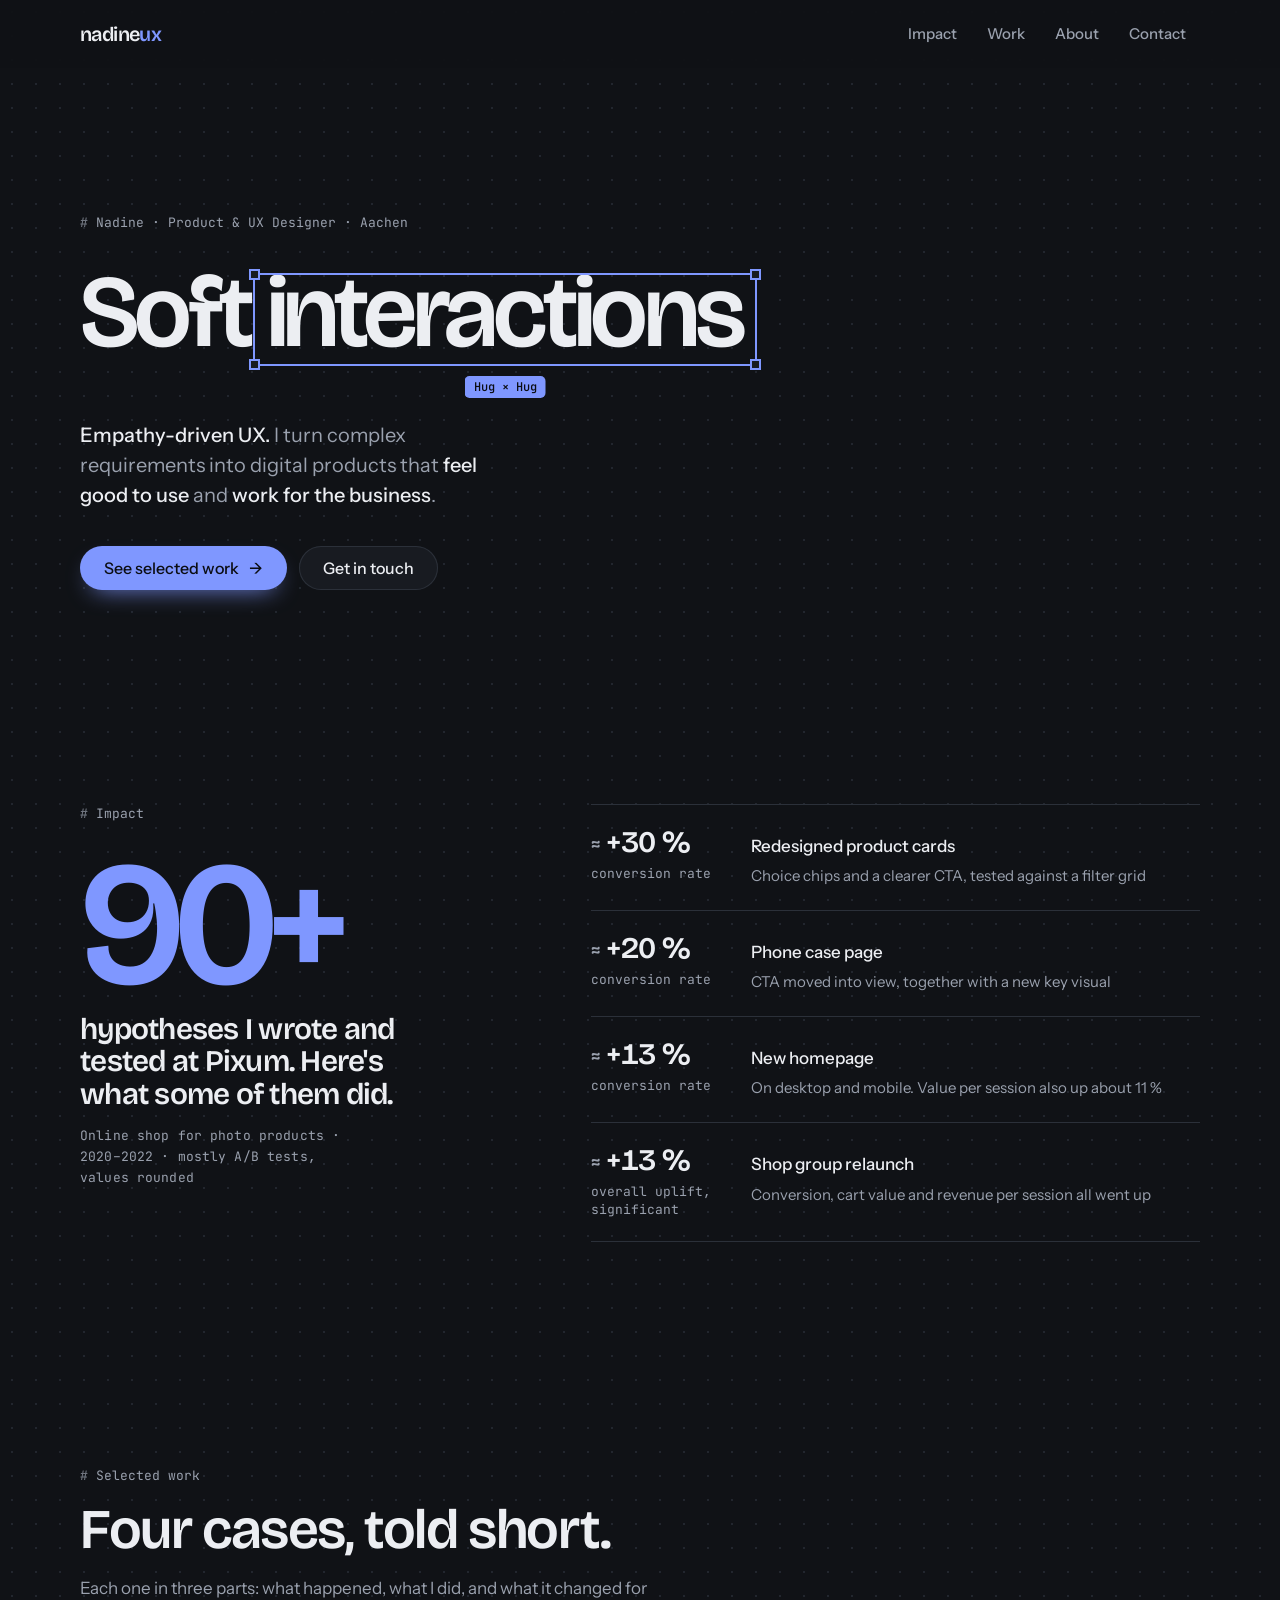
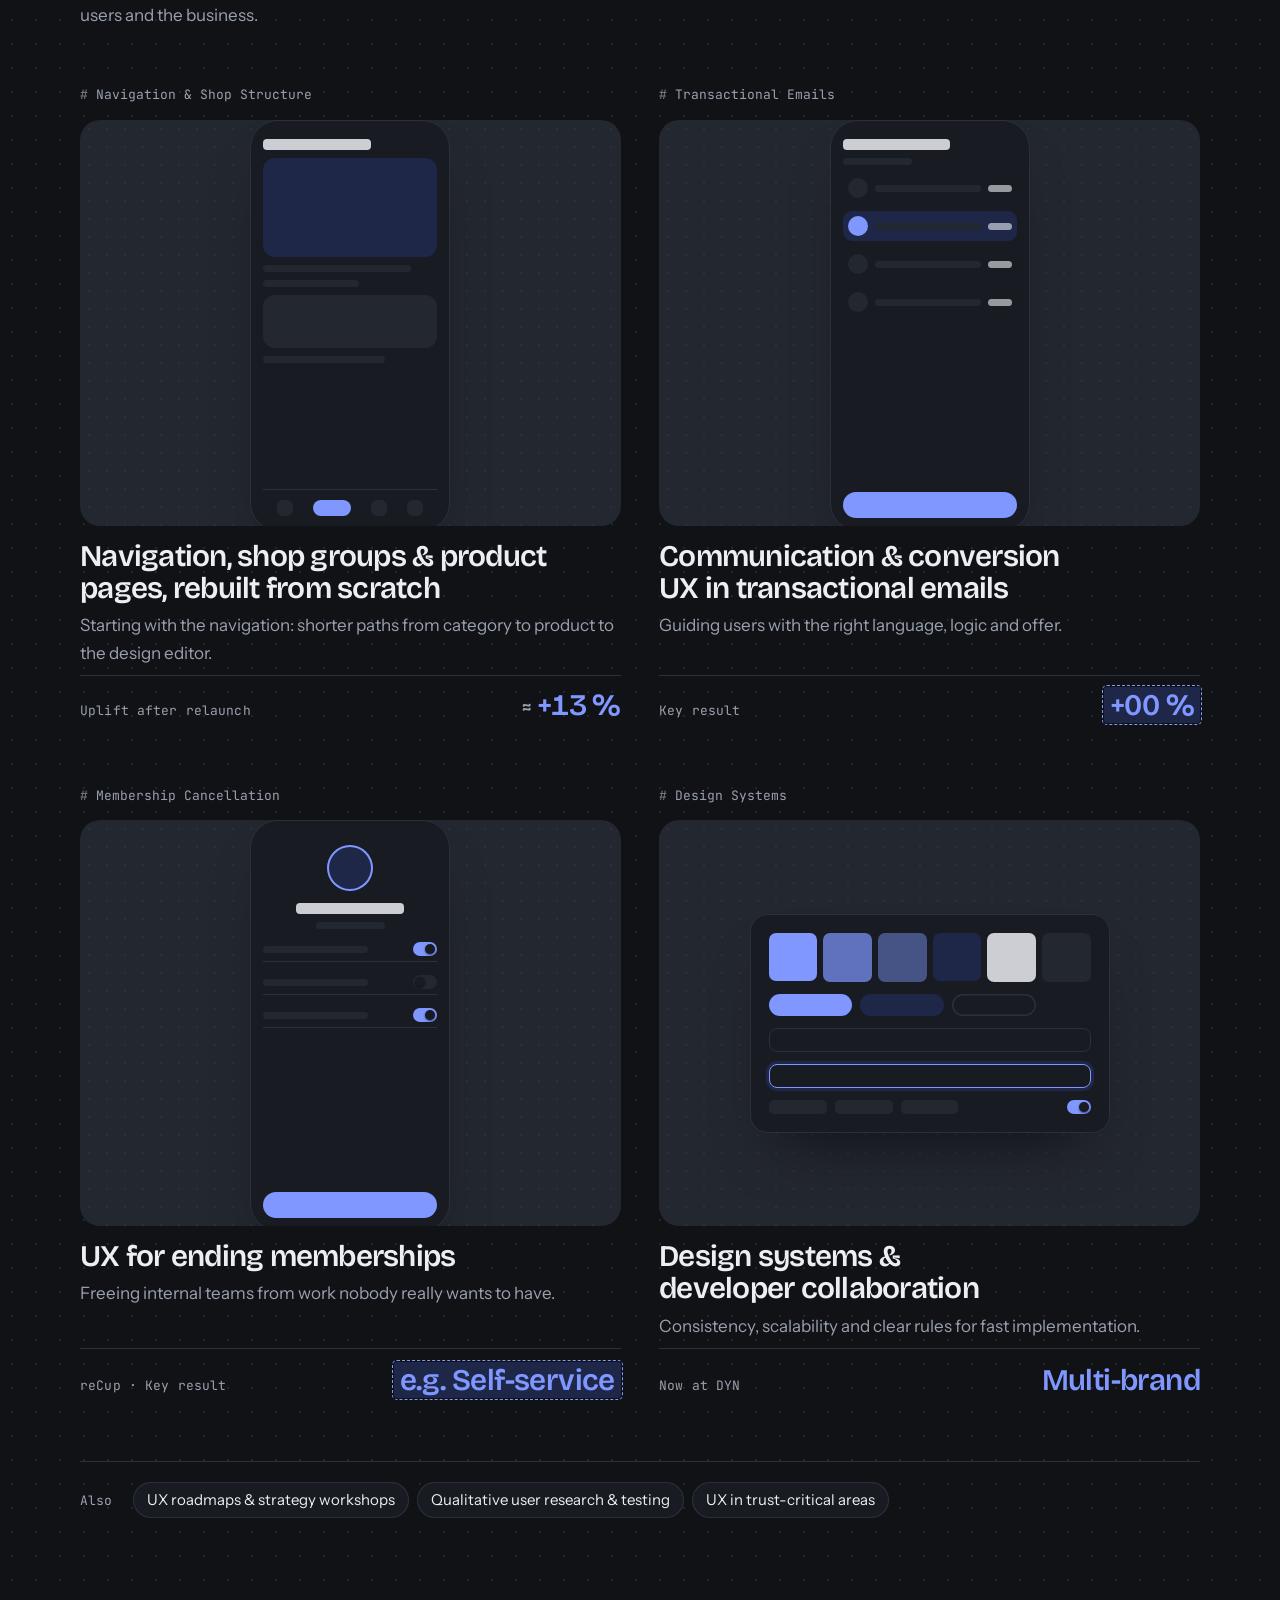
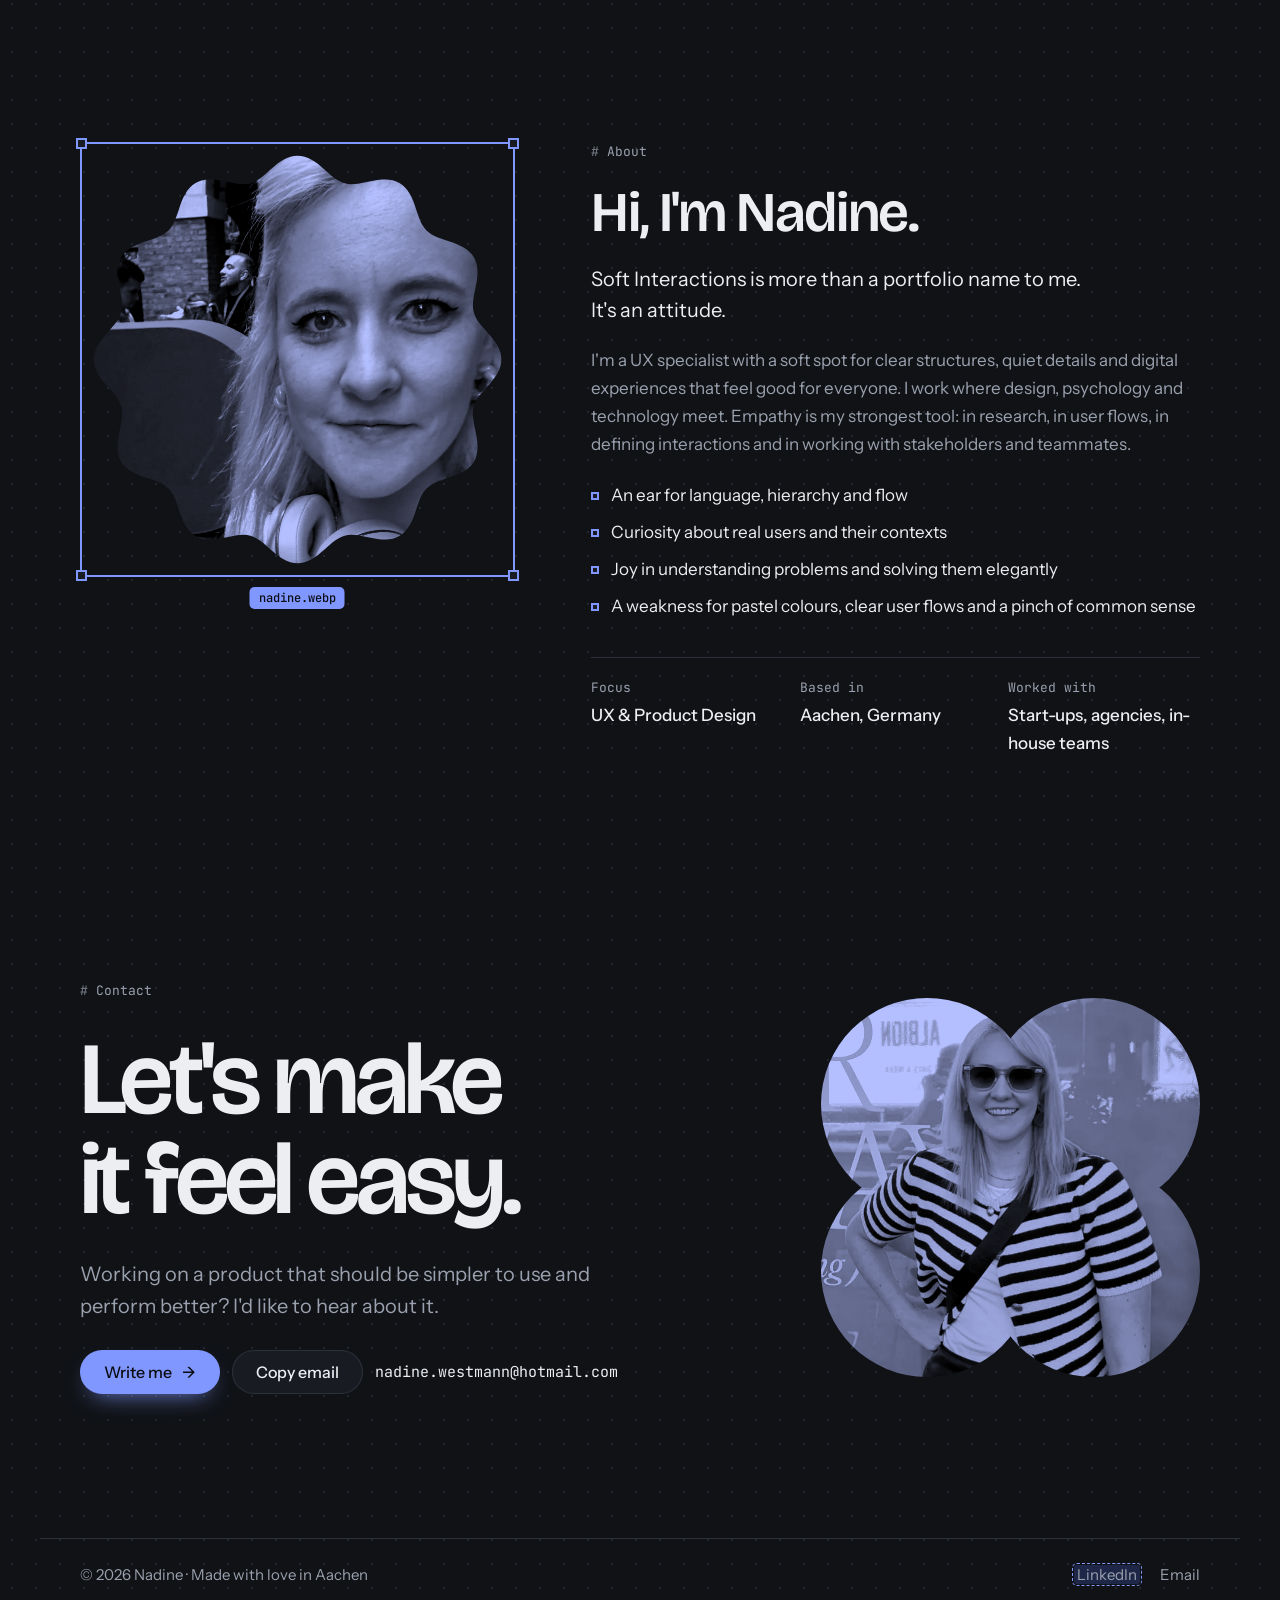
==== commit 0c51105a: "Give photos soft shapes and a lilac duotone Portrait sits in a scalloped badge with the Figma-style " ====
--- a/index.html
+++ b/index.html
@@ -171,7 +171,10 @@
     <section id="about" class="section wrap">
       <div class="about">
         <div class="portrait">
-          <img src="assets/img/portrait.webp" width="800" height="1000" alt="Nadine next to a giant Figma logo at Config, Figma's design conference" loading="lazy" decoding="async">
+          <div class="shape shape-flower duo">
+            <img src="assets/img/portrait.webp" width="800" height="800" alt="Nadine next to a giant Figma logo at Config, Figma's design conference" loading="lazy" decoding="async">
+          </div>
+          <span class="sel-box" aria-hidden="true"><i></i><i></i><i></i><i></i><b class="sel-dim">nadine.webp</b></span>
         </div>
         <div class="about-text">
           <span class="frame-label">About</span>
@@ -206,7 +209,9 @@
           </div>
         </div>
         <div class="contact-photo">
-          <img src="assets/img/contact.webp" width="640" height="854" alt="Nadine smiling in front of a blue poster wall" loading="lazy" decoding="async">
+          <div class="shape shape-clover duo">
+            <img src="assets/img/contact.webp" width="640" height="854" alt="Nadine smiling in front of a blue poster wall" loading="lazy" decoding="async" style="object-position: 50% 12%">
+          </div>
         </div>
       </div>
     </section>
--- a/assets/style.css
+++ b/assets/style.css
@@ -12,6 +12,7 @@
   --accent-soft: #1f2748;
   --on-accent: #0b0d12;
   --shadow: rgb(0 0 0 / 0.6);
+  --duo: #b3bfff;
   color-scheme: dark;
 
   --font-display: "Bricolage Grotesque", "Avenir Next", "Segoe UI", system-ui, sans-serif;
@@ -308,19 +309,23 @@
 
 /* About */
 .about { display: grid; grid-template-columns: minmax(0, 5fr) minmax(0, 7fr); gap: clamp(32px, 6vw, 88px); align-items: start; }
-.portrait {
-  position: relative;
-  aspect-ratio: 4 / 5;
-  max-width: 100%;
-  border-radius: var(--radius);
-  background-color: var(--surface-2);
-  background-image: radial-gradient(var(--line) 1px, transparent 1.4px);
-  background-size: 18px 18px;
-  display: grid;
-  place-items: center;
-  color: var(--muted);
-}
-.portrait img { width: 100%; height: 100%; object-fit: cover; border-radius: inherit; }
+.portrait { position: relative; aspect-ratio: 1; width: calc(100% - 24px); max-width: 440px; margin: 12px; }
+.portrait .sel-box { inset: -12px; animation: none; }
+.portrait .sel-box i, .portrait .sel-dim { animation: none; }
+
+/* Photos: soft shapes from the old Soft Interactions site, lilac duotone that fades to colour on hover */
+.shape { width: 100%; height: 100%; -webkit-mask: var(--shape) center / 100% 100% no-repeat; mask: var(--shape) center / 100% 100% no-repeat; transition: transform 700ms var(--spring); }
+.shape-flower { --shape: url("data:image/svg+xml,%3Csvg xmlns='http://www.w3.org/2000/svg' viewBox='0 0 100 100'%3E%3Cpath d='M99.60%2050.00%20L99.54%2050.86%20L99.35%2051.72%20L99.04%2052.57%20L98.62%2053.40%20L98.12%2054.21%20L97.54%2055.00%20L96.92%2055.76%20L96.27%2056.50%20L95.63%2057.23%20L95.01%2057.94%20L94.43%2058.64%20L93.92%2059.33%20L93.48%2060.04%20L93.14%2060.76%20L92.89%2061.49%20L92.73%2062.25%20L92.67%2063.05%20L92.70%2063.87%20L92.79%2064.74%20L92.94%2065.63%20L93.13%2066.56%20L93.33%2067.50%20L93.51%2068.47%20L93.67%2069.44%20L93.77%2070.41%20L93.81%2071.37%20L93.75%2072.29%20L93.60%2073.18%20L93.33%2074.02%20L92.95%2074.80%20L92.47%2075.52%20L91.87%2076.16%20L91.18%2076.74%20L90.41%2077.25%20L89.57%2077.70%20L88.67%2078.10%20L87.75%2078.45%20L86.82%2078.77%20L85.90%2079.07%20L85.01%2079.38%20L84.16%2079.69%20L83.36%2080.04%20L82.64%2080.43%20L81.98%2080.88%20L81.40%2081.40%20L80.88%2081.98%20L80.43%2082.64%20L80.04%2083.36%20L79.69%2084.16%20L79.38%2085.01%20L79.07%2085.90%20L78.77%2086.82%20L78.45%2087.75%20L78.10%2088.67%20L77.70%2089.57%20L77.25%2090.41%20L76.74%2091.18%20L76.16%2091.87%20L75.52%2092.47%20L74.80%2092.95%20L74.02%2093.33%20L73.18%2093.60%20L72.29%2093.75%20L71.37%2093.81%20L70.41%2093.77%20L69.44%2093.67%20L68.47%2093.51%20L67.50%2093.33%20L66.56%2093.13%20L65.63%2092.94%20L64.74%2092.79%20L63.87%2092.70%20L63.05%2092.67%20L62.25%2092.73%20L61.49%2092.89%20L60.76%2093.14%20L60.04%2093.48%20L59.33%2093.92%20L58.64%2094.43%20L57.94%2095.01%20L57.23%2095.63%20L56.50%2096.27%20L55.76%2096.92%20L55.00%2097.54%20L54.21%2098.12%20L53.40%2098.62%20L52.57%2099.04%20L51.72%2099.35%20L50.86%2099.54%20L50.00%2099.60%20L49.14%2099.54%20L48.28%2099.35%20L47.43%2099.04%20L46.60%2098.62%20L45.79%2098.12%20L45.00%2097.54%20L44.24%2096.92%20L43.50%2096.27%20L42.77%2095.63%20L42.06%2095.01%20L41.36%2094.43%20L40.67%2093.92%20L39.96%2093.48%20L39.24%2093.14%20L38.51%2092.89%20L37.75%2092.73%20L36.95%2092.67%20L36.13%2092.70%20L35.26%2092.79%20L34.37%2092.94%20L33.44%2093.13%20L32.50%2093.33%20L31.53%2093.51%20L30.56%2093.67%20L29.59%2093.77%20L28.63%2093.81%20L27.71%2093.75%20L26.82%2093.60%20L25.98%2093.33%20L25.20%2092.95%20L24.48%2092.47%20L23.84%2091.87%20L23.26%2091.18%20L22.75%2090.41%20L22.30%2089.57%20L21.90%2088.67%20L21.55%2087.75%20L21.23%2086.82%20L20.93%2085.90%20L20.62%2085.01%20L20.31%2084.16%20L19.96%2083.36%20L19.57%2082.64%20L19.12%2081.98%20L18.60%2081.40%20L18.02%2080.88%20L17.36%2080.43%20L16.64%2080.04%20L15.84%2079.69%20L14.99%2079.38%20L14.10%2079.07%20L13.18%2078.77%20L12.25%2078.45%20L11.33%2078.10%20L10.43%2077.70%20L9.59%2077.25%20L8.82%2076.74%20L8.13%2076.16%20L7.53%2075.52%20L7.05%2074.80%20L6.67%2074.02%20L6.40%2073.18%20L6.25%2072.29%20L6.19%2071.37%20L6.23%2070.41%20L6.33%2069.44%20L6.49%2068.47%20L6.67%2067.50%20L6.87%2066.56%20L7.06%2065.63%20L7.21%2064.74%20L7.30%2063.87%20L7.33%2063.05%20L7.27%2062.25%20L7.11%2061.49%20L6.86%2060.76%20L6.52%2060.04%20L6.08%2059.33%20L5.57%2058.64%20L4.99%2057.94%20L4.37%2057.23%20L3.73%2056.50%20L3.08%2055.76%20L2.46%2055.00%20L1.88%2054.21%20L1.38%2053.40%20L0.96%2052.57%20L0.65%2051.72%20L0.46%2050.86%20L0.40%2050.00%20L0.46%2049.14%20L0.65%2048.28%20L0.96%2047.43%20L1.38%2046.60%20L1.88%2045.79%20L2.46%2045.00%20L3.08%2044.24%20L3.73%2043.50%20L4.37%2042.77%20L4.99%2042.06%20L5.57%2041.36%20L6.08%2040.67%20L6.52%2039.96%20L6.86%2039.24%20L7.11%2038.51%20L7.27%2037.75%20L7.33%2036.95%20L7.30%2036.13%20L7.21%2035.26%20L7.06%2034.37%20L6.87%2033.44%20L6.67%2032.50%20L6.49%2031.53%20L6.33%2030.56%20L6.23%2029.59%20L6.19%2028.63%20L6.25%2027.71%20L6.40%2026.82%20L6.67%2025.98%20L7.05%2025.20%20L7.53%2024.48%20L8.13%2023.84%20L8.82%2023.26%20L9.59%2022.75%20L10.43%2022.30%20L11.33%2021.90%20L12.25%2021.55%20L13.18%2021.23%20L14.10%2020.93%20L14.99%2020.62%20L15.84%2020.31%20L16.64%2019.96%20L17.36%2019.57%20L18.02%2019.12%20L18.60%2018.60%20L19.12%2018.02%20L19.57%2017.36%20L19.96%2016.64%20L20.31%2015.84%20L20.62%2014.99%20L20.93%2014.10%20L21.23%2013.18%20L21.55%2012.25%20L21.90%2011.33%20L22.30%2010.43%20L22.75%209.59%20L23.26%208.82%20L23.84%208.13%20L24.48%207.53%20L25.20%207.05%20L25.98%206.67%20L26.82%206.40%20L27.71%206.25%20L28.63%206.19%20L29.59%206.23%20L30.56%206.33%20L31.53%206.49%20L32.50%206.67%20L33.44%206.87%20L34.37%207.06%20L35.26%207.21%20L36.13%207.30%20L36.95%207.33%20L37.75%207.27%20L38.51%207.11%20L39.24%206.86%20L39.96%206.52%20L40.67%206.08%20L41.36%205.57%20L42.06%204.99%20L42.77%204.37%20L43.50%203.73%20L44.24%203.08%20L45.00%202.46%20L45.79%201.88%20L46.60%201.38%20L47.43%200.96%20L48.28%200.65%20L49.14%200.46%20L50.00%200.40%20L50.86%200.46%20L51.72%200.65%20L52.57%200.96%20L53.40%201.38%20L54.21%201.88%20L55.00%202.46%20L55.76%203.08%20L56.50%203.73%20L57.23%204.37%20L57.94%204.99%20L58.64%205.57%20L59.33%206.08%20L60.04%206.52%20L60.76%206.86%20L61.49%207.11%20L62.25%207.27%20L63.05%207.33%20L63.87%207.30%20L64.74%207.21%20L65.63%207.06%20L66.56%206.87%20L67.50%206.67%20L68.47%206.49%20L69.44%206.33%20L70.41%206.23%20L71.37%206.19%20L72.29%206.25%20L73.18%206.40%20L74.02%206.67%20L74.80%207.05%20L75.52%207.53%20L76.16%208.13%20L76.74%208.82%20L77.25%209.59%20L77.70%2010.43%20L78.10%2011.33%20L78.45%2012.25%20L78.77%2013.18%20L79.07%2014.10%20L79.38%2014.99%20L79.69%2015.84%20L80.04%2016.64%20L80.43%2017.36%20L80.88%2018.02%20L81.40%2018.60%20L81.98%2019.12%20L82.64%2019.57%20L83.36%2019.96%20L84.16%2020.31%20L85.01%2020.62%20L85.90%2020.93%20L86.82%2021.23%20L87.75%2021.55%20L88.67%2021.90%20L89.57%2022.30%20L90.41%2022.75%20L91.18%2023.26%20L91.87%2023.84%20L92.47%2024.48%20L92.95%2025.20%20L93.33%2025.98%20L93.60%2026.82%20L93.75%2027.71%20L93.81%2028.63%20L93.77%2029.59%20L93.67%2030.56%20L93.51%2031.53%20L93.33%2032.50%20L93.13%2033.44%20L92.94%2034.37%20L92.79%2035.26%20L92.70%2036.13%20L92.67%2036.95%20L92.73%2037.75%20L92.89%2038.51%20L93.14%2039.24%20L93.48%2039.96%20L93.92%2040.67%20L94.43%2041.36%20L95.01%2042.06%20L95.63%2042.77%20L96.27%2043.50%20L96.92%2044.24%20L97.54%2045.00%20L98.12%2045.79%20L98.62%2046.60%20L99.04%2047.43%20L99.35%2048.28%20L99.54%2049.14Z'/%3E%3C/svg%3E"); }
+.shape-clover { --shape: url("data:image/svg+xml,%3Csvg xmlns='http://www.w3.org/2000/svg' viewBox='0 0 100 100'%3E%3Ccircle cx='28' cy='28' r='28'/%3E%3Ccircle cx='72' cy='28' r='28'/%3E%3Ccircle cx='28' cy='72' r='28'/%3E%3Ccircle cx='72' cy='72' r='28'/%3E%3Ccircle cx='50' cy='50' r='32'/%3E%3C/svg%3E"); }
+.shape img { width: 100%; height: 100%; object-fit: cover; }
+.duo { position: relative; isolation: isolate; background: var(--bg); }
+.duo img { filter: grayscale(1) contrast(1.12) brightness(1.12); transition: filter 700ms ease; }
+.duo::after { content: ""; position: absolute; inset: 0; background: var(--duo); mix-blend-mode: multiply; transition: opacity 700ms ease; pointer-events: none; }
+.duo:hover img { filter: none; }
+.duo:hover::after { opacity: 0; }
+.portrait:hover .shape { transform: rotate(8deg); }
+.portrait:hover .shape img { transform: rotate(-8deg) scale(1.1); }
+.shape img { transition: transform 700ms var(--spring), filter 700ms ease; }
 .about-text { display: grid; gap: 20px; min-width: 0; }
 .about-text h2 { font-size: var(--step-3); }
 .about-text p { font-size: var(--step-1); line-height: 1.55; max-width: 38ch; }
@@ -334,8 +339,9 @@
 
 /* Contact */
 .contact-layout { display: grid; grid-template-columns: minmax(0, 7fr) minmax(0, 4fr); gap: clamp(32px, 6vw, 88px); align-items: center; }
-.contact-photo img { width: 100%; height: auto; aspect-ratio: 640 / 854; object-fit: cover; border-radius: var(--radius); transition: transform 420ms var(--spring); }
-.contact-photo:hover img { transform: rotate(-1.5deg) translateY(-6px); }
+.contact-photo { aspect-ratio: 1; width: 100%; }
+.contact-photo:hover .shape { transform: rotate(-12deg); }
+.contact-photo:hover .shape img { transform: rotate(12deg) scale(1.12); }
 .contact { display: grid; gap: 28px; justify-items: start; }
 .contact h2 { font-size: var(--step-4); letter-spacing: -0.045em; line-height: 0.98; }
 .contact p { color: var(--muted); font-size: var(--step-1); max-width: 40ch; }
@@ -414,7 +420,7 @@
   .impact-layout, .contact-layout { grid-template-columns: minmax(0, 1fr); }
   .contact-photo { max-width: 320px; }
   .impact-lead { position: static; }
-  .portrait { max-width: 360px; }
+  .portrait { max-width: 360px; margin-bottom: 48px; }
   .story { grid-template-columns: minmax(0, 1fr); }
   .meta { grid-template-columns: repeat(2, minmax(0, 1fr)); }
   .results { grid-template-columns: minmax(0, 1fr); }
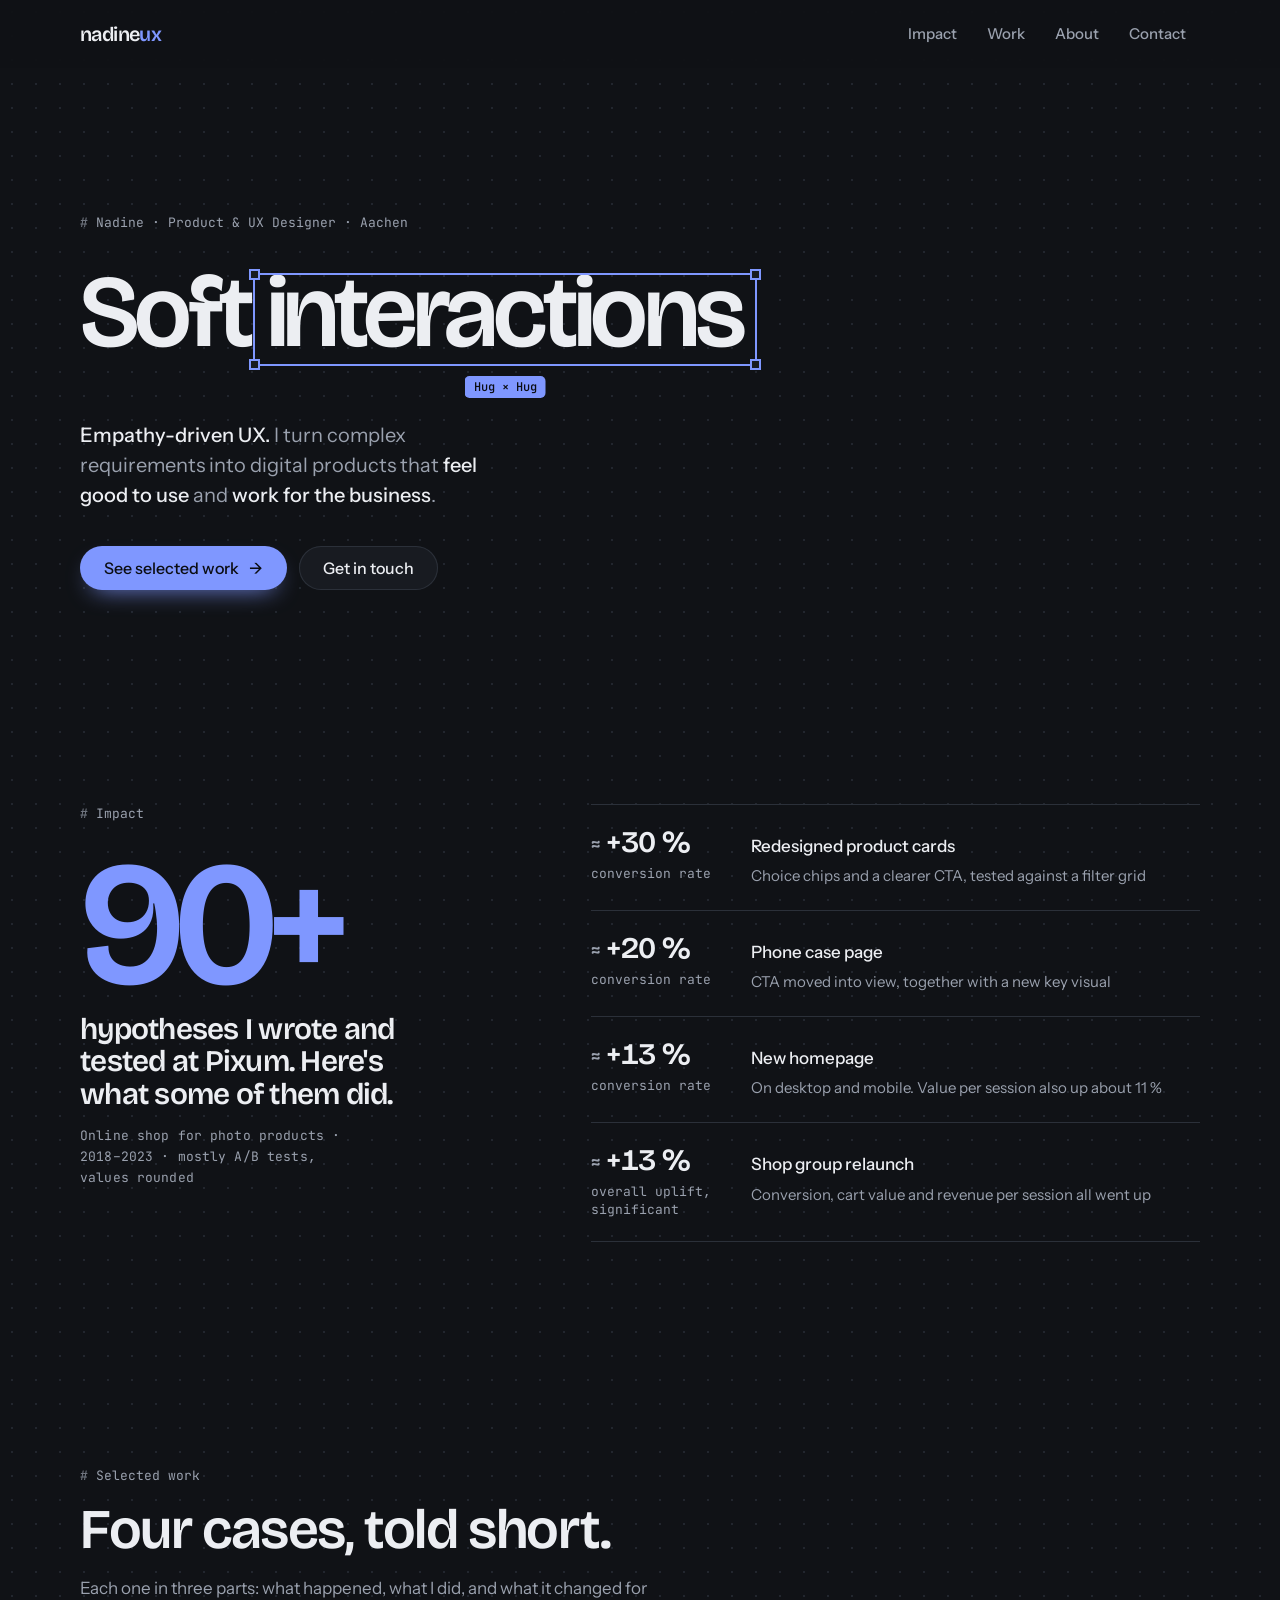
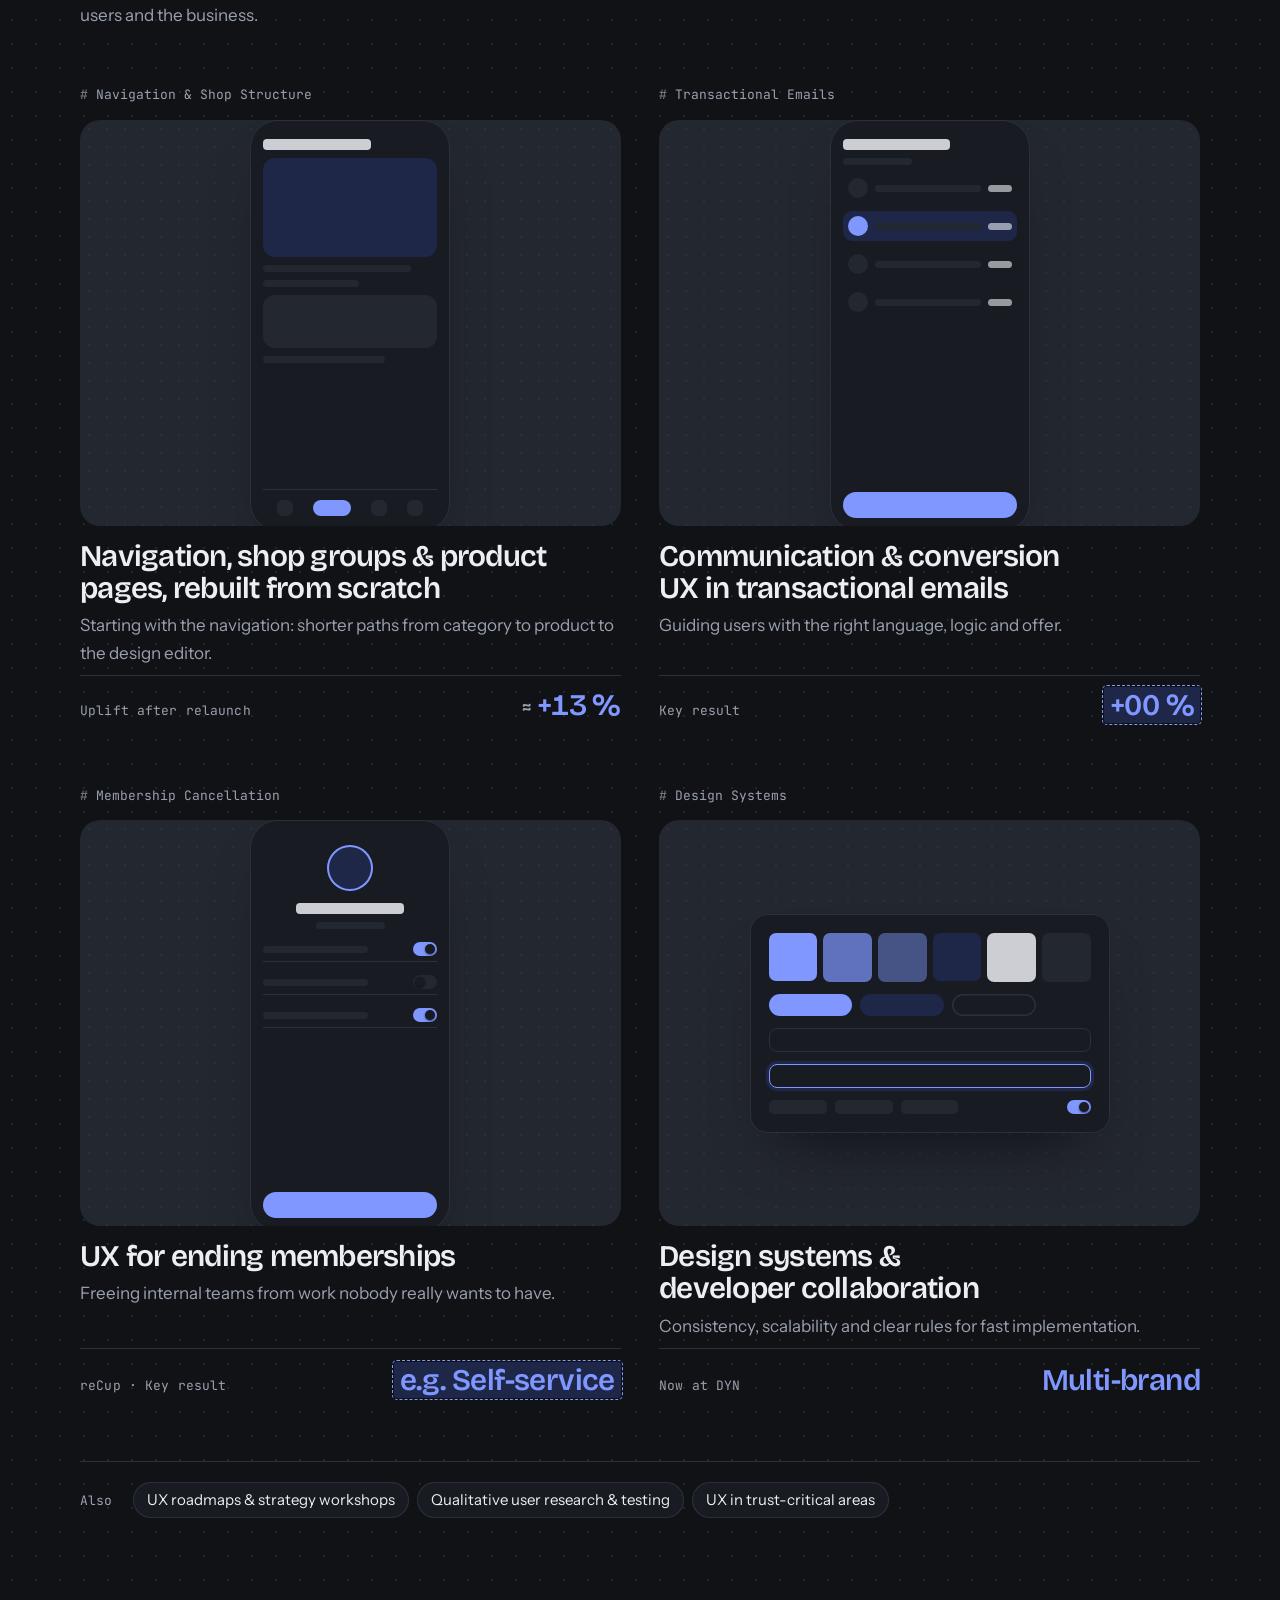
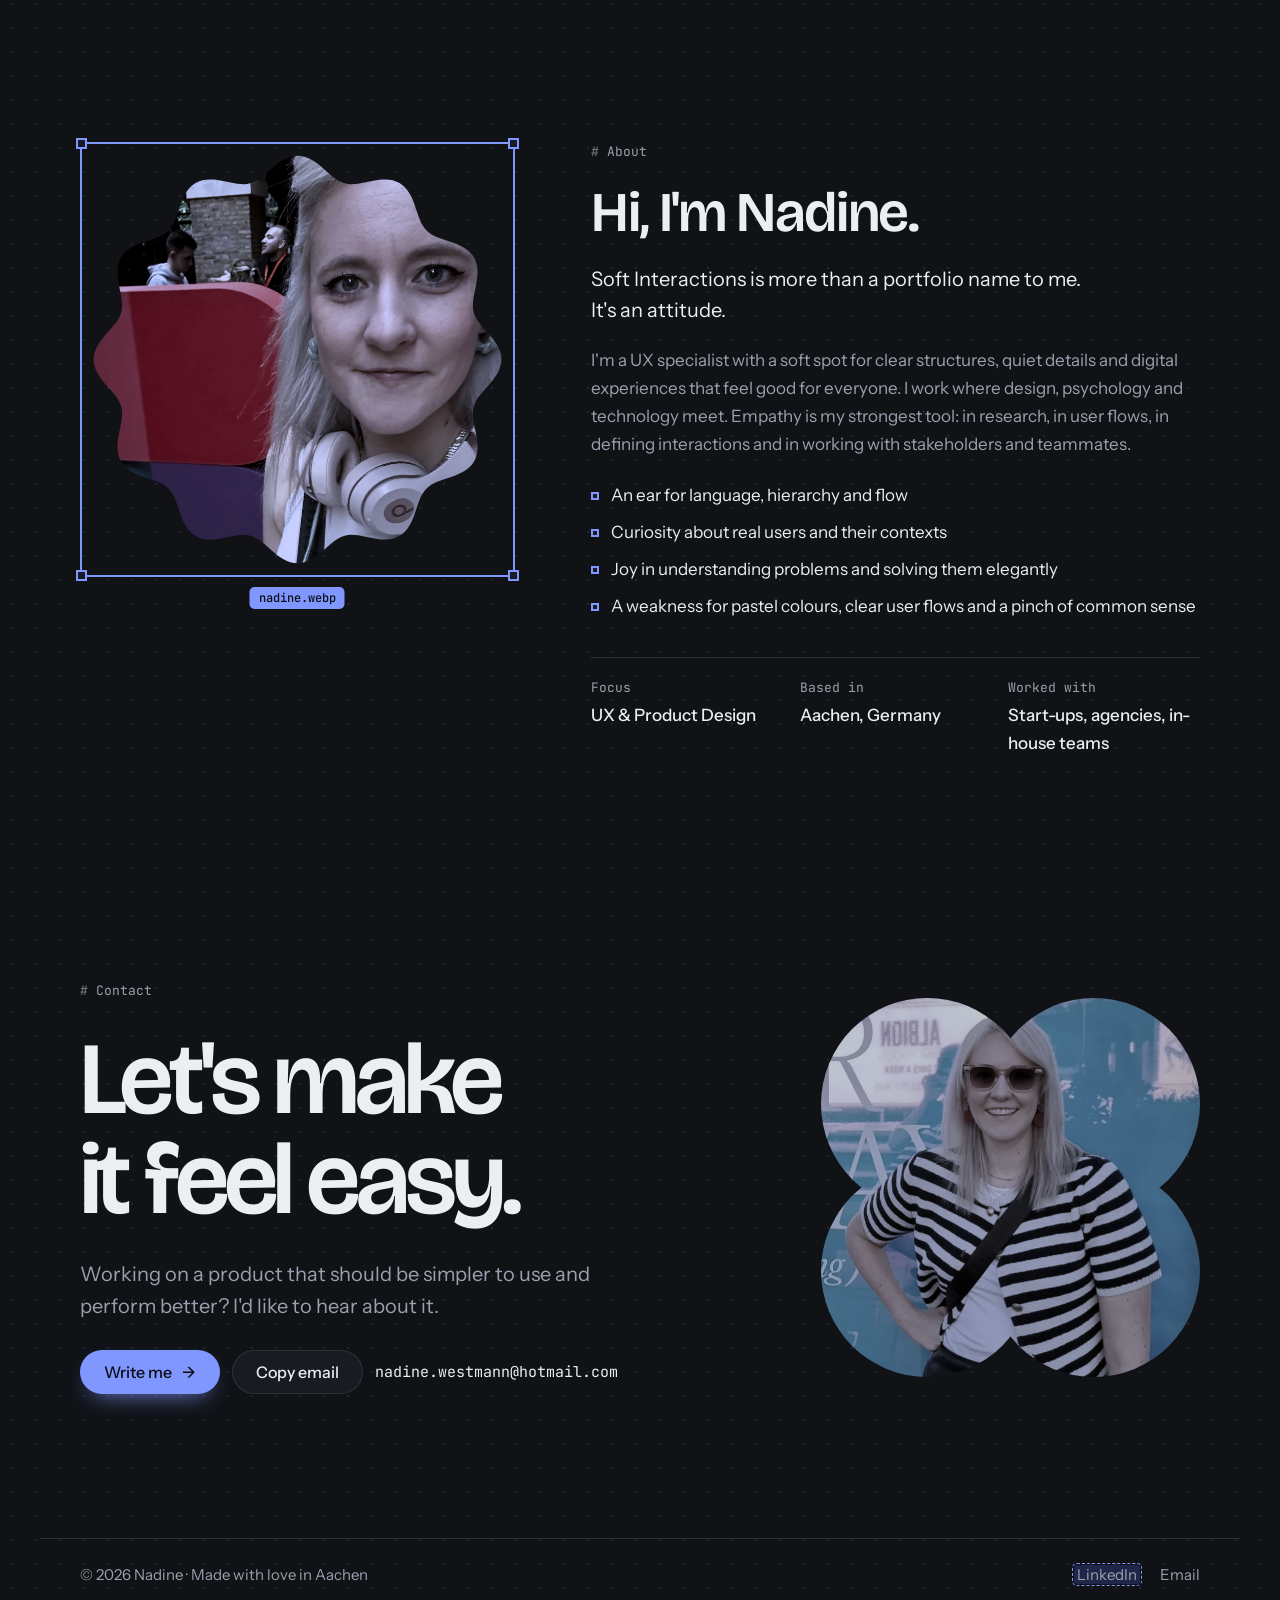
==== commit 3167ce7f: "Use the owner's full Pixum tenure (2018–2023) for impact and shop case Co-Authored-By: Claude Opus 5" ====
--- a/index.html
+++ b/index.html
@@ -48,7 +48,7 @@
           <span class="frame-label">Impact</span>
           <p class="lead-num" aria-hidden="true">90+</p>
           <h2><span class="visually-hidden">90+ </span>hypotheses I wrote and tested at Pixum. Here's what some of them did.</h2>
-          <p class="mono note">Online shop for photo products · 2020–2022 · mostly A/B tests, values rounded</p>
+          <p class="mono note">Online shop for photo products · 2018–2023 · mostly A/B tests, values rounded</p>
         </div>
         <ul class="ledger">
           <li>
--- a/assets/style.css
+++ b/assets/style.css
@@ -321,8 +321,12 @@
 .duo { position: relative; isolation: isolate; background: var(--bg); }
 .duo img { filter: grayscale(1) contrast(1.12) brightness(1.12); transition: filter 700ms ease; }
 .duo::after { content: ""; position: absolute; inset: 0; background: var(--duo); mix-blend-mode: multiply; transition: opacity 700ms ease; pointer-events: none; }
-.duo:hover img { filter: none; }
-.duo:hover::after { opacity: 0; }
+.portrait .duo img, .contact-photo .duo img { filter: grayscale(0.55) contrast(1.08) brightness(1.08); }
+.portrait .duo::after, .contact-photo .duo::after { opacity: 0.75; }
+.contact-photo .duo img { filter: grayscale(0.7) contrast(1.05) brightness(0.9); }
+.contact-photo .duo::after { opacity: 0.55; }
+.duo:hover img, .portrait .duo:hover img, .contact-photo .duo:hover img { filter: none; }
+.duo:hover::after, .portrait .duo:hover::after, .contact-photo .duo:hover::after { opacity: 0; }
 .portrait:hover .shape { transform: rotate(8deg); }
 .portrait:hover .shape img { transform: rotate(-8deg) scale(1.1); }
 .shape img { transition: transform 700ms var(--spring), filter 700ms ease; }
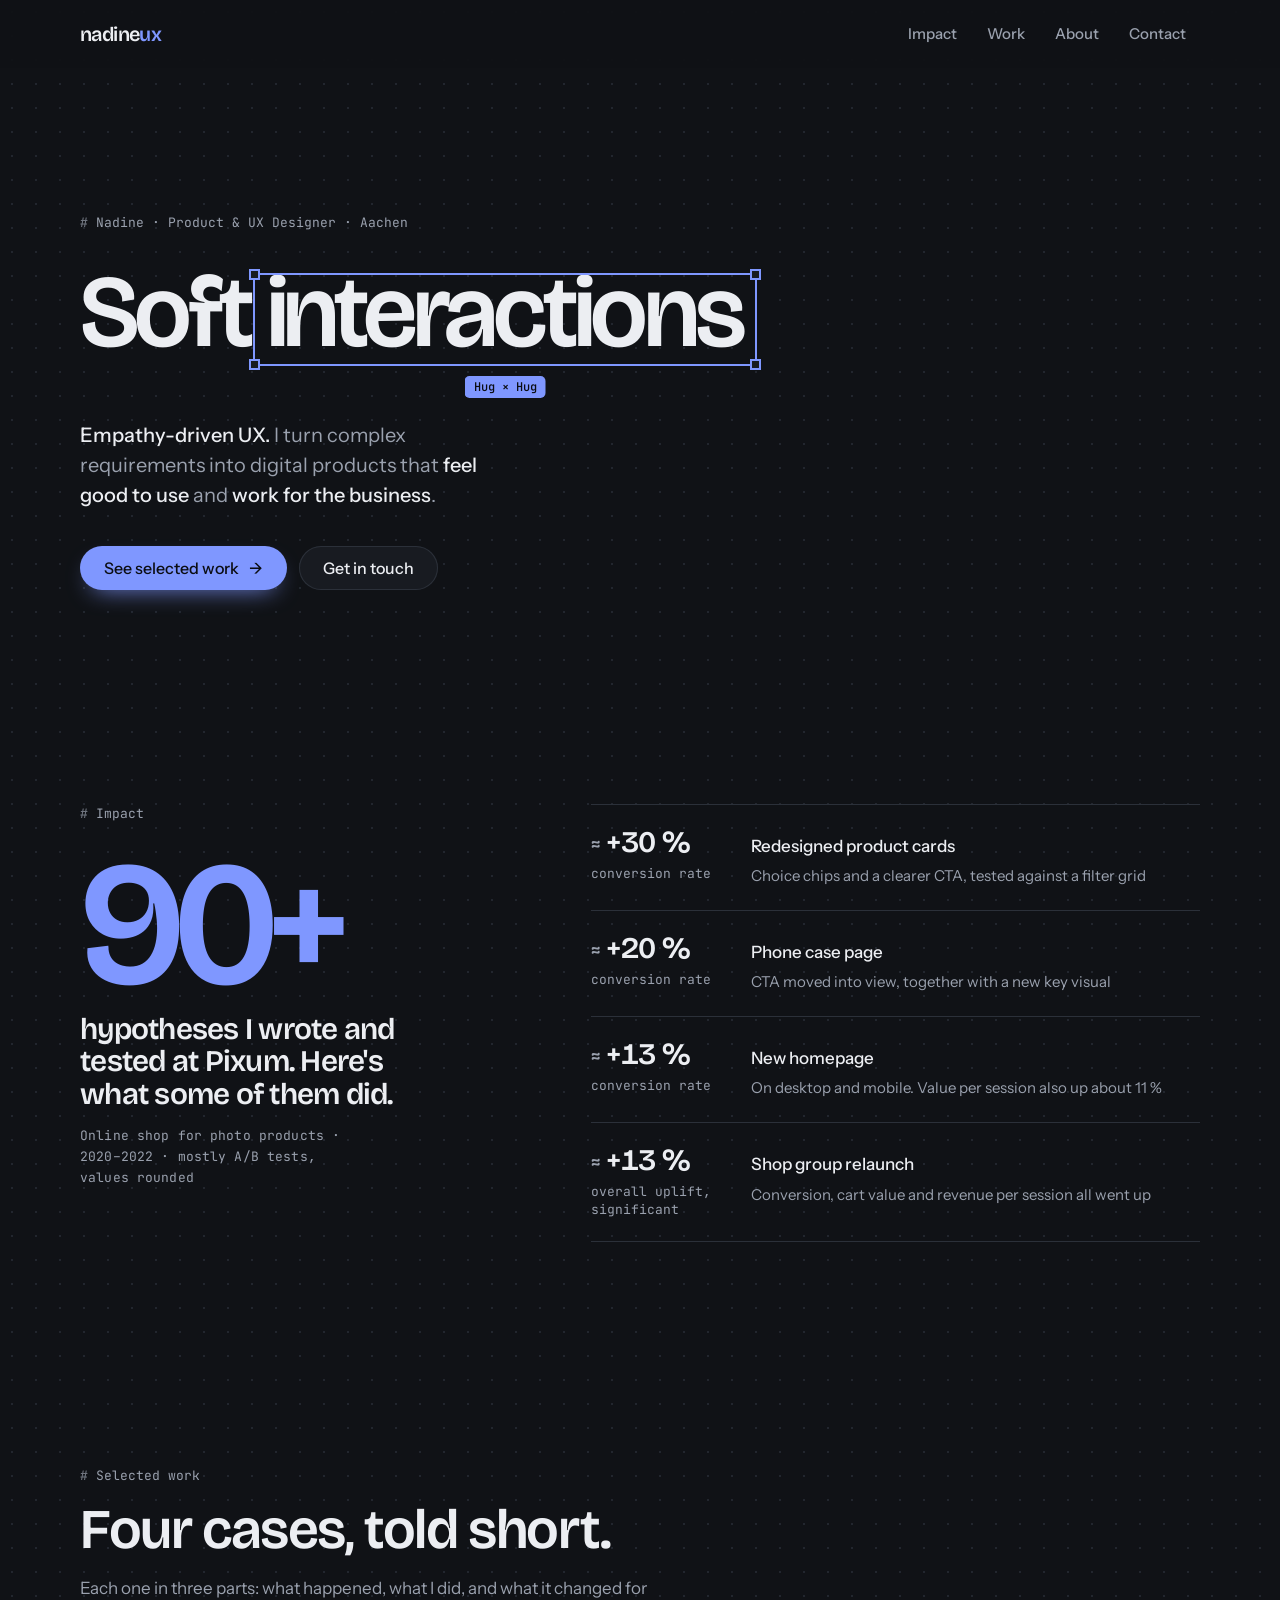
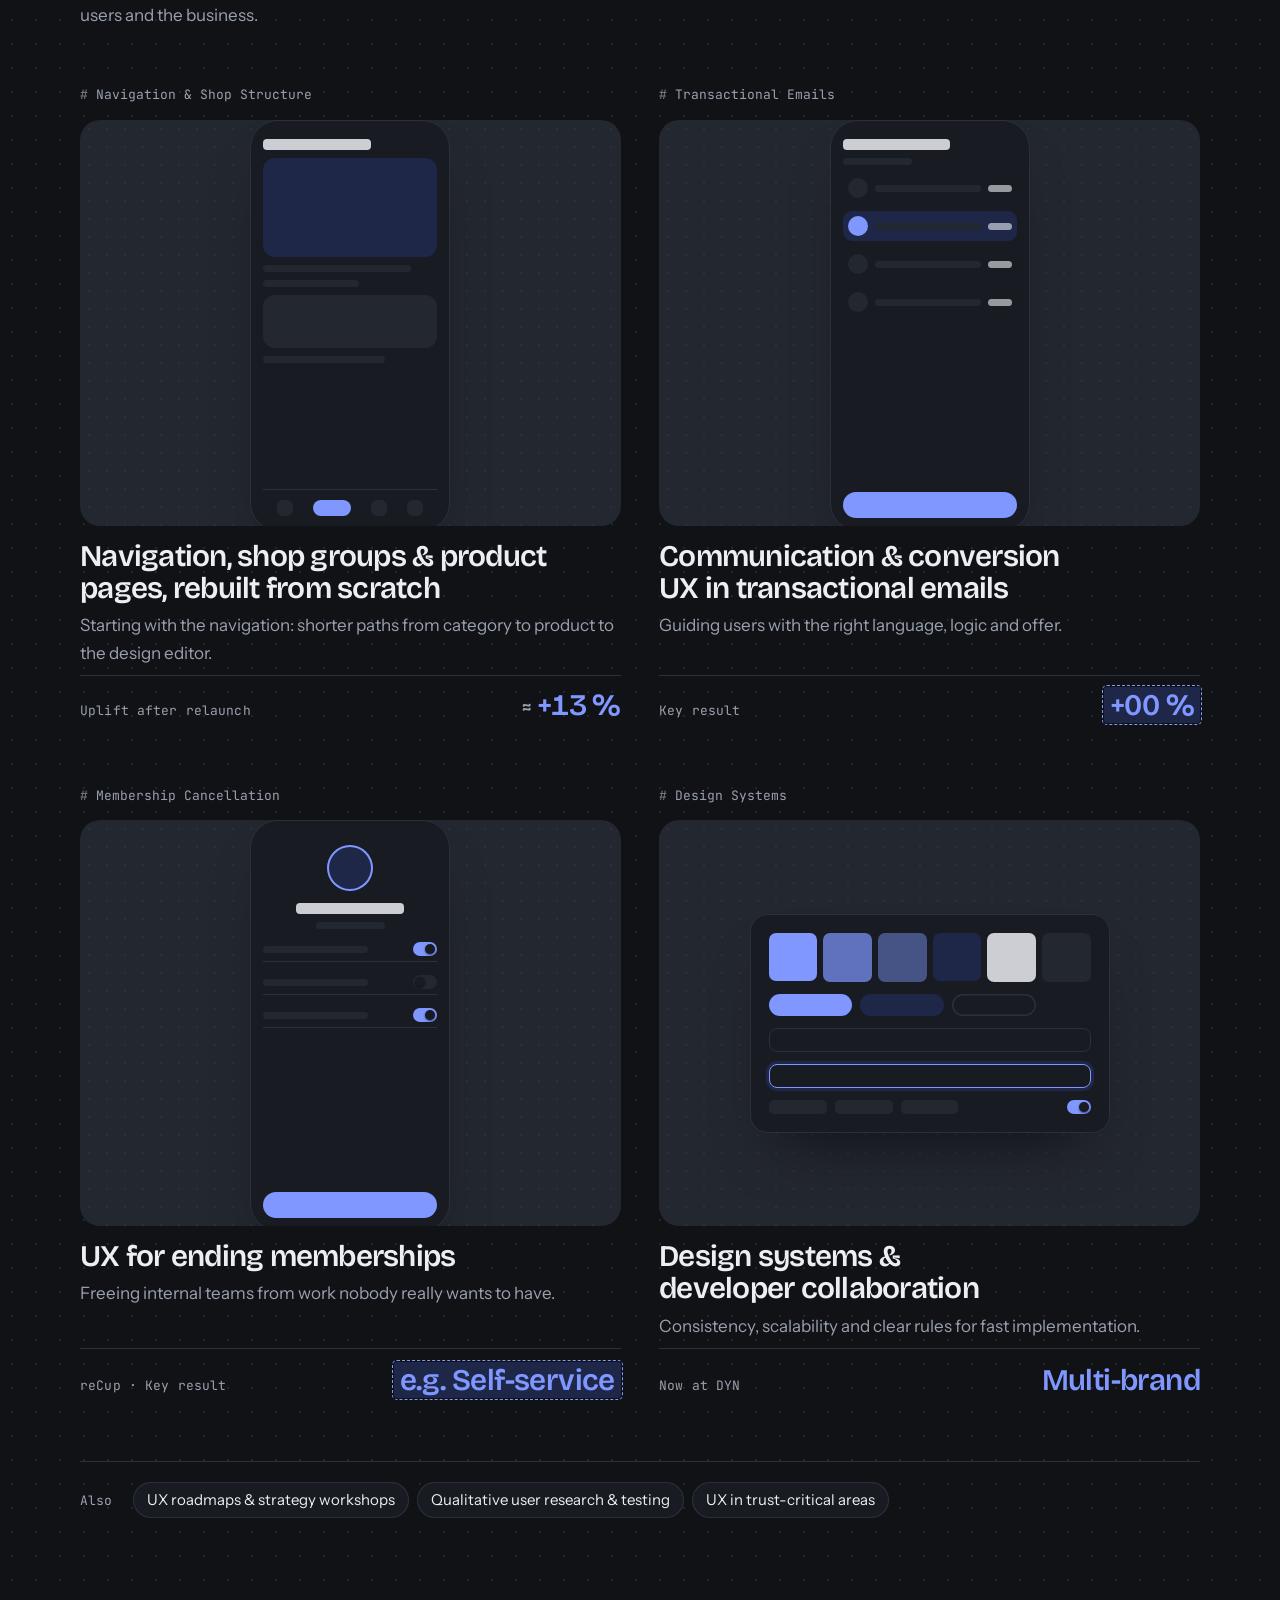
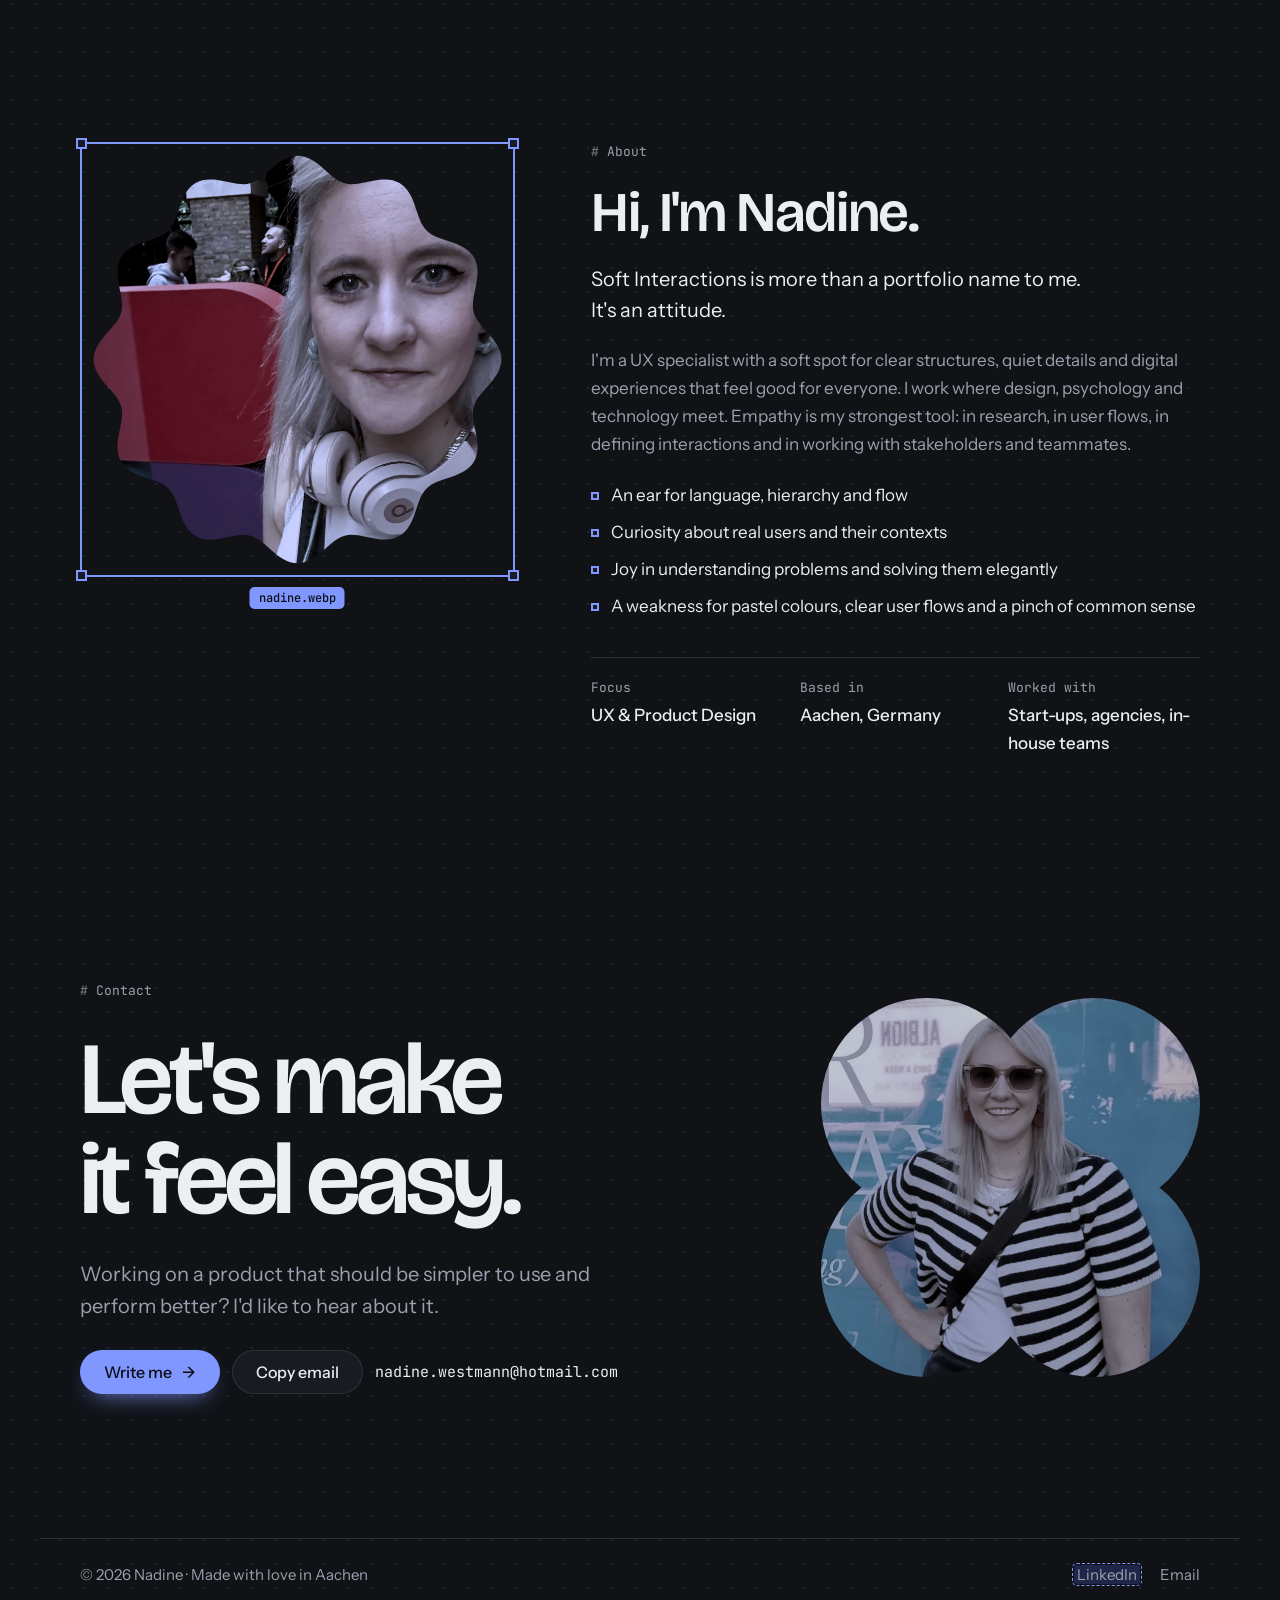
==== commit a619ccba: "Restore 2020–2022 so the period matches the 90+ hypotheses count Co-Authored-By: Claude Opus 5.5 <no" ====
--- a/index.html
+++ b/index.html
@@ -48,7 +48,7 @@
           <span class="frame-label">Impact</span>
           <p class="lead-num" aria-hidden="true">90+</p>
           <h2><span class="visually-hidden">90+ </span>hypotheses I wrote and tested at Pixum. Here's what some of them did.</h2>
-          <p class="mono note">Online shop for photo products · 2018–2023 · mostly A/B tests, values rounded</p>
+          <p class="mono note">Online shop for photo products · 2020–2022 · mostly A/B tests, values rounded</p>
         </div>
         <ul class="ledger">
           <li>
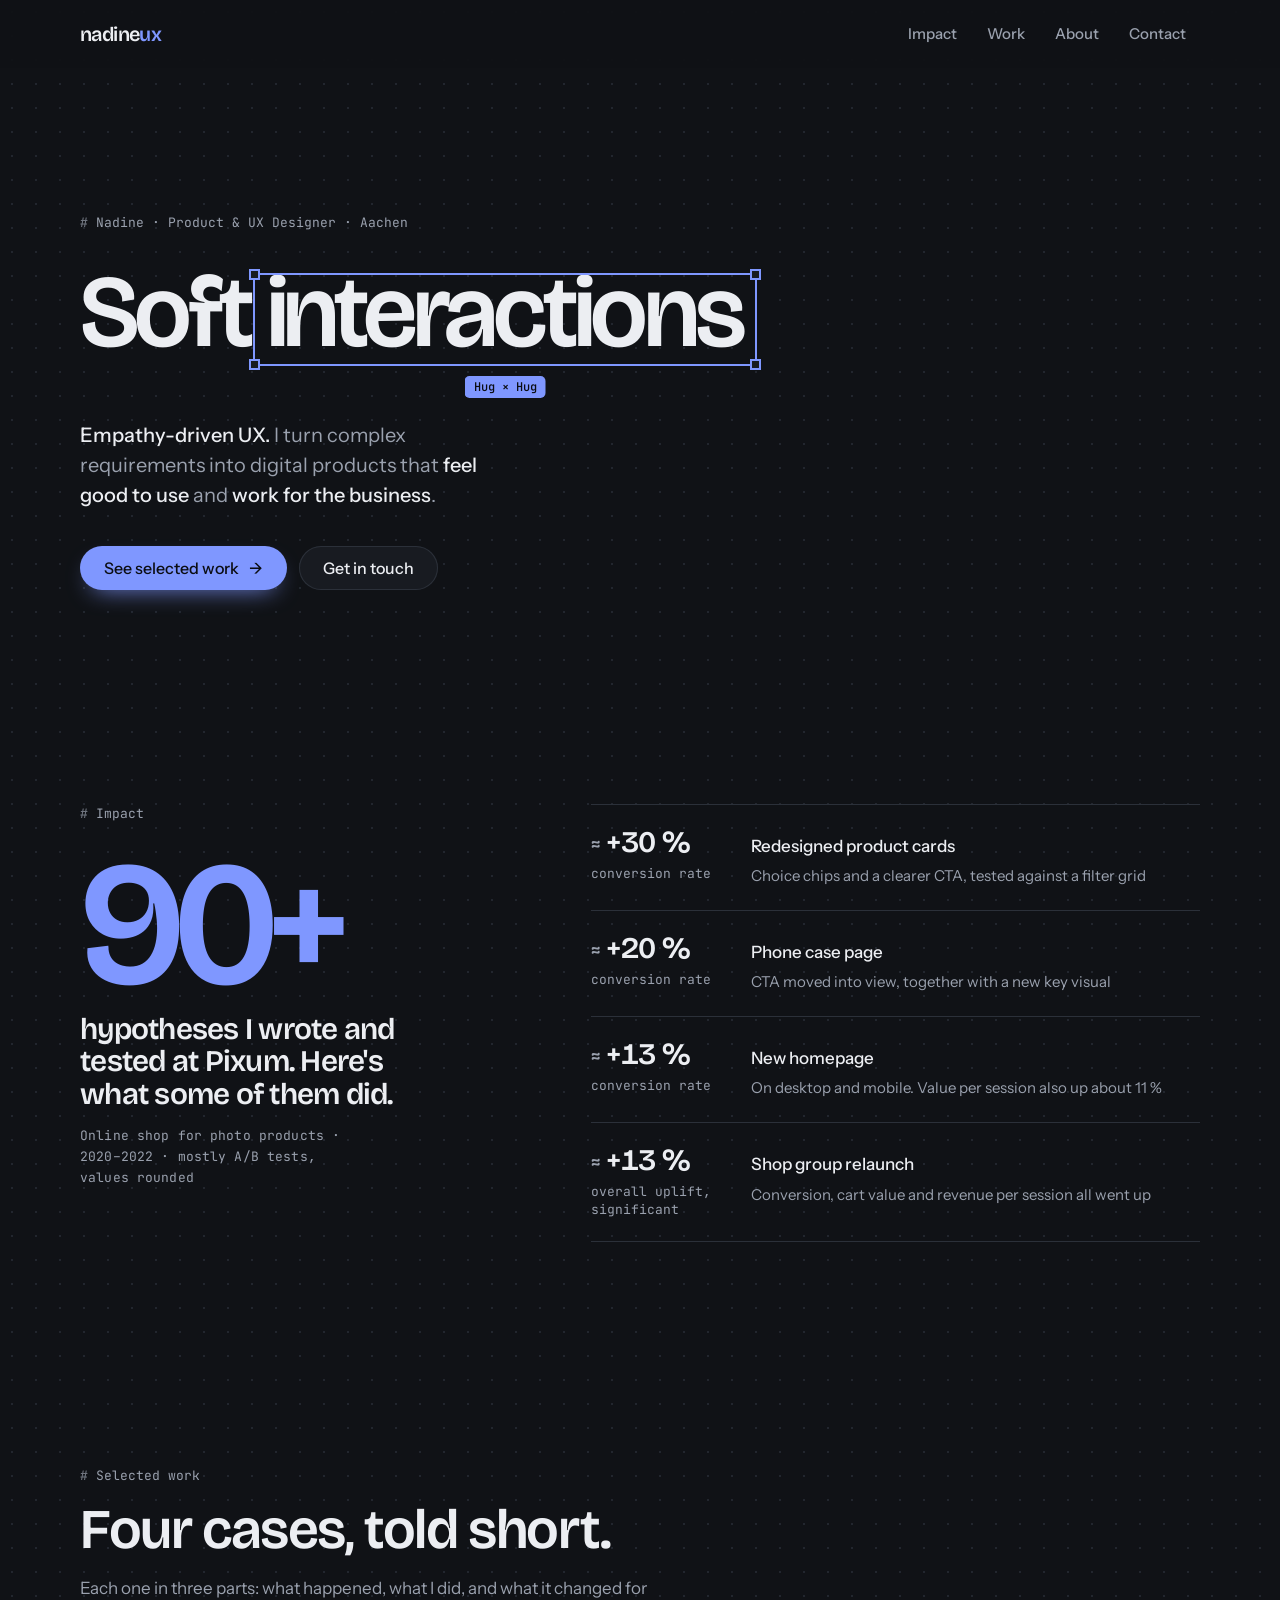
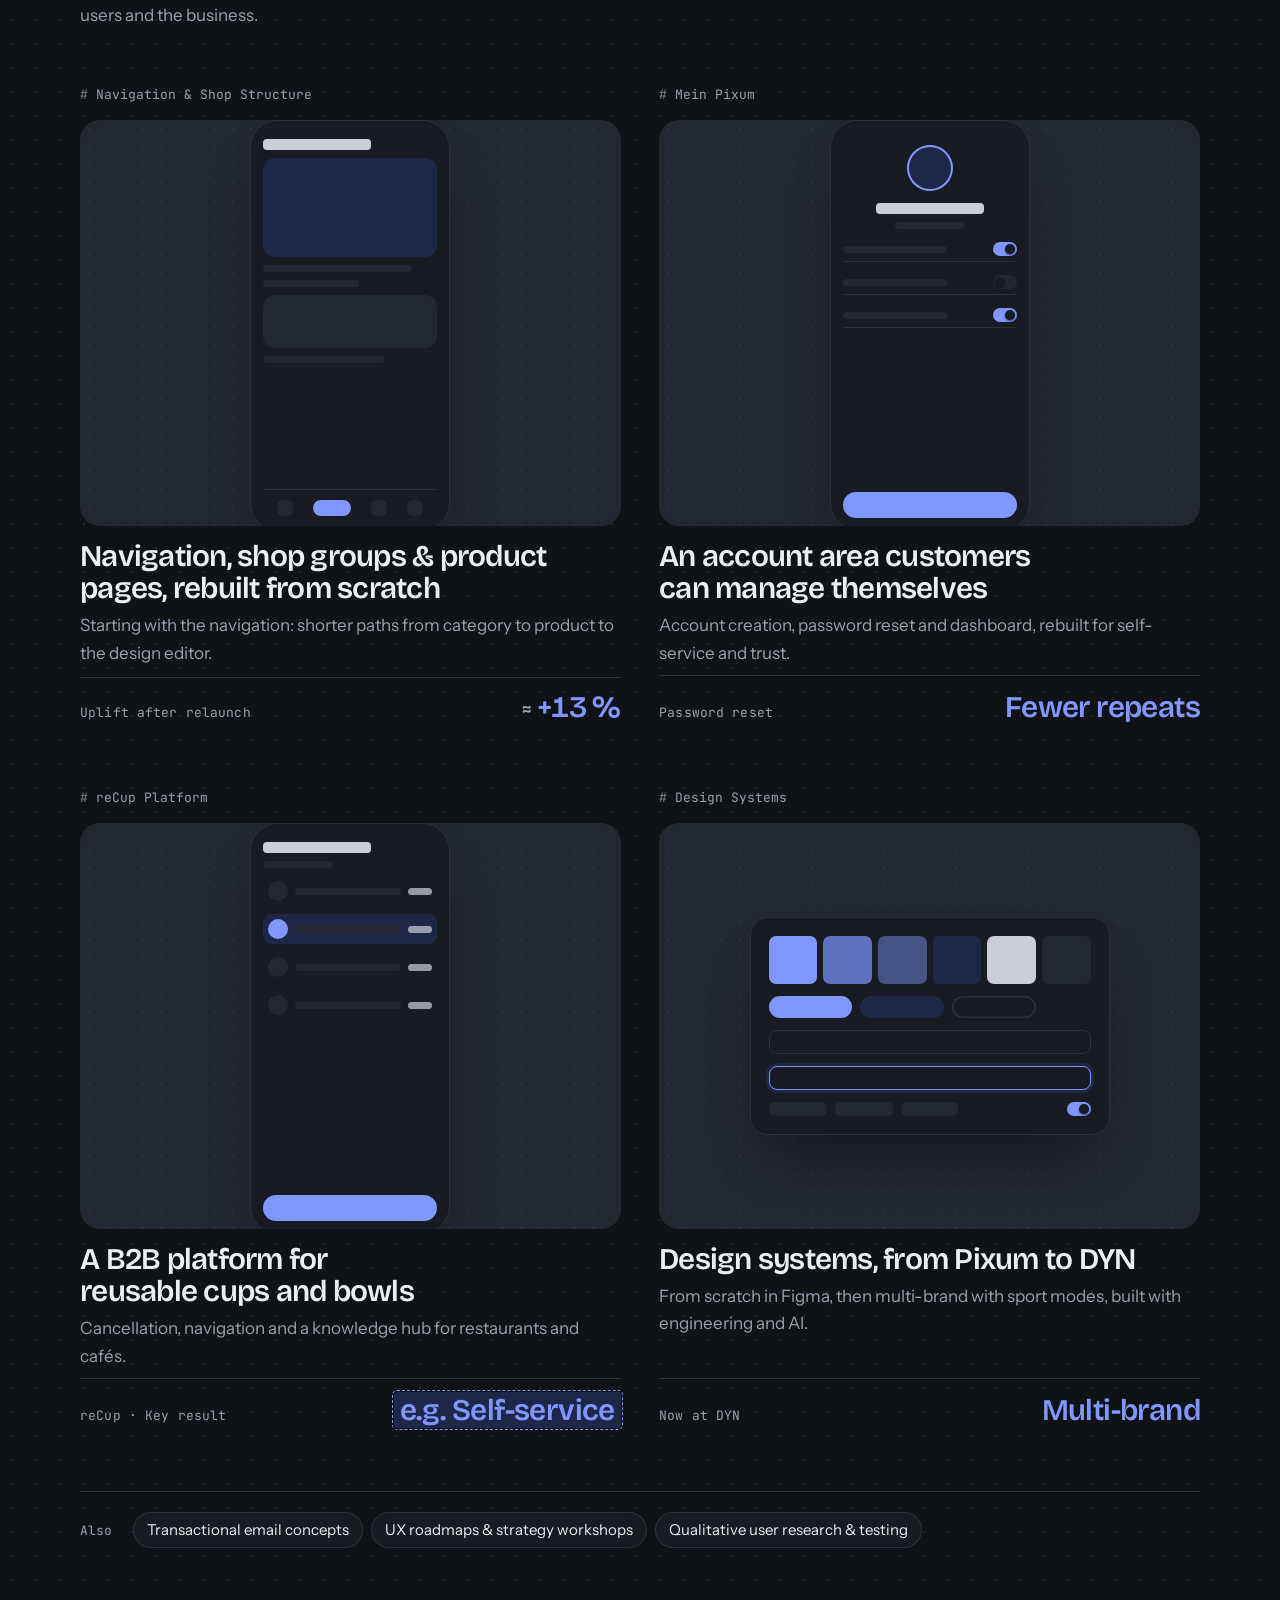
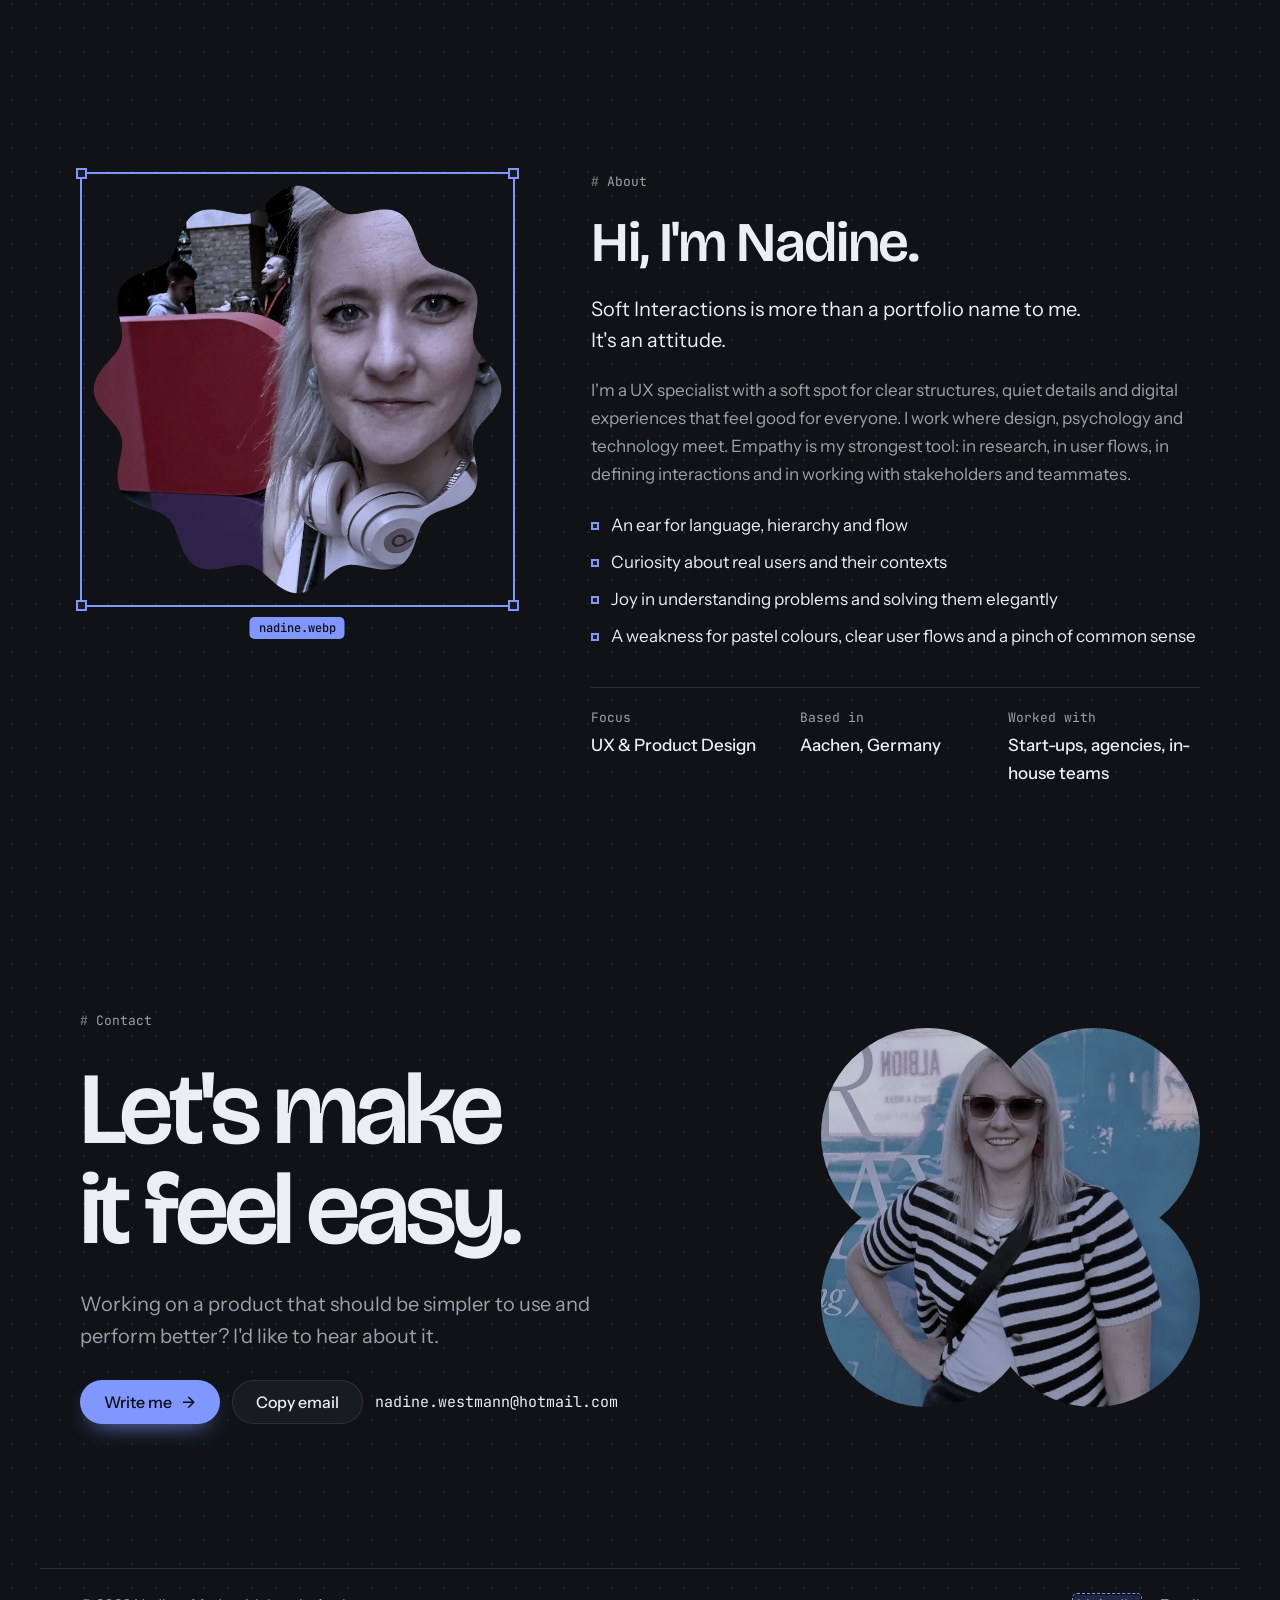
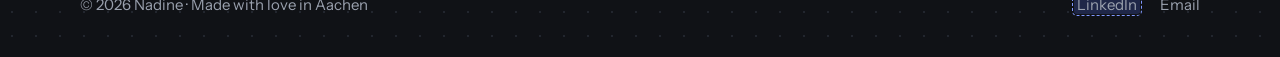
==== commit e031bf77: "Restructure cases around the owner's six main topics Four cases now: Pixum shop structure, Pixum cus" ====
--- a/index.html
+++ b/index.html
@@ -6,7 +6,7 @@
   <title>Soft Interactions</title>
   <meta name="description" content="Nadine, UX designer in Aachen. Empathy-driven UX: digital products that feel good to use and work for the business.">
   <meta property="og:title" content="Soft Interactions · Nadine, Product & UX Designer">
-  <meta property="og:description" content="Case studies on shop structure, transactional emails, membership cancellation and design systems.">
+  <meta property="og:description" content="Case studies on shop structure and the customer account at Pixum, a B2B platform at reCup, and design systems up to DYN.">
   <meta property="og:type" content="website">
   <meta property="og:url" content="https://nadineux.com/">
   <meta name="theme-color" content="#101216">
@@ -99,8 +99,27 @@
           </div>
         </a>
 
-        <a class="case" href="work/transaction.html">
-          <span class="frame-label">Transactional Emails</span>
+        <a class="case" href="work/my-pixum.html">
+          <span class="frame-label">Mein Pixum</span>
+          <div class="case-visual" aria-hidden="true">
+            <div class="phone">
+              <div class="avatar"></div>
+              <div class="ln h center"></div>
+              <div class="ln w40 center"></div>
+              <div class="set"><span class="ln"></span><span class="tg on"></span></div>
+              <div class="set"><span class="ln"></span><span class="tg"></span></div>
+              <div class="set"><span class="ln"></span><span class="tg on"></span></div>
+              <div class="cta push"></div>
+            </div>
+          </div>
+          <div class="case-body">
+            <h3>An account area customers can manage themselves</h3>
+            <p>Account creation, password reset and dashboard, rebuilt for self-service and trust.</p>
+            <div class="kpi"><span class="mono">Password reset</span><strong class="word">Fewer repeats</strong></div>
+          </div>
+        </a>
+        <a class="case" href="work/recup-platform.html">
+          <span class="frame-label">reCup Platform</span>
           <div class="case-visual" aria-hidden="true">
             <div class="phone">
               <div class="ln h"></div>
@@ -113,28 +132,8 @@
             </div>
           </div>
           <div class="case-body">
-            <h3>Communication &amp; conversion UX in transactional emails</h3>
-            <p>Guiding users with the right language, logic and offer.</p>
-            <div class="kpi"><span class="mono">Key result</span><strong><span class="todo">+00 %</span></strong></div>
-          </div>
-        </a>
-
-        <a class="case" href="work/membership-cancellation.html">
-          <span class="frame-label">Membership Cancellation</span>
-          <div class="case-visual" aria-hidden="true">
-            <div class="phone">
-              <div class="avatar"></div>
-              <div class="ln h center"></div>
-              <div class="ln w40 center"></div>
-              <div class="set"><span class="ln"></span><span class="tg on"></span></div>
-              <div class="set"><span class="ln"></span><span class="tg"></span></div>
-              <div class="set"><span class="ln"></span><span class="tg on"></span></div>
-              <div class="cta push"></div>
-            </div>
-          </div>
-          <div class="case-body">
-            <h3>UX for ending memberships</h3>
-            <p>Freeing internal teams from work nobody really wants to have.</p>
+            <h3>A B2B platform for reusable cups and bowls</h3>
+            <p>Cancellation, navigation and a knowledge hub for restaurants and cafés.</p>
             <div class="kpi"><span class="mono">reCup · Key result</span><strong class="word"><span class="todo">e.g. Self-service</span></strong></div>
           </div>
         </a>
@@ -151,8 +150,8 @@
             </div>
           </div>
           <div class="case-body">
-            <h3>Design systems &amp; developer collaboration</h3>
-            <p>Consistency, scalability and clear rules for fast implementation.</p>
+            <h3>Design systems, from Pixum to DYN</h3>
+            <p>From scratch in Figma, then multi-brand with sport modes, built with engineering and AI.</p>
             <div class="kpi"><span class="mono">Now at DYN</span><strong class="word">Multi-brand</strong></div>
           </div>
         </a>
@@ -161,9 +160,9 @@
       <div class="more-work">
         <span class="mono">Also</span>
         <ul>
+          <li>Transactional email concepts</li>
           <li>UX roadmaps &amp; strategy workshops</li>
           <li>Qualitative user research &amp; testing</li>
-          <li>UX in trust-critical areas</li>
         </ul>
       </div>
     </section>
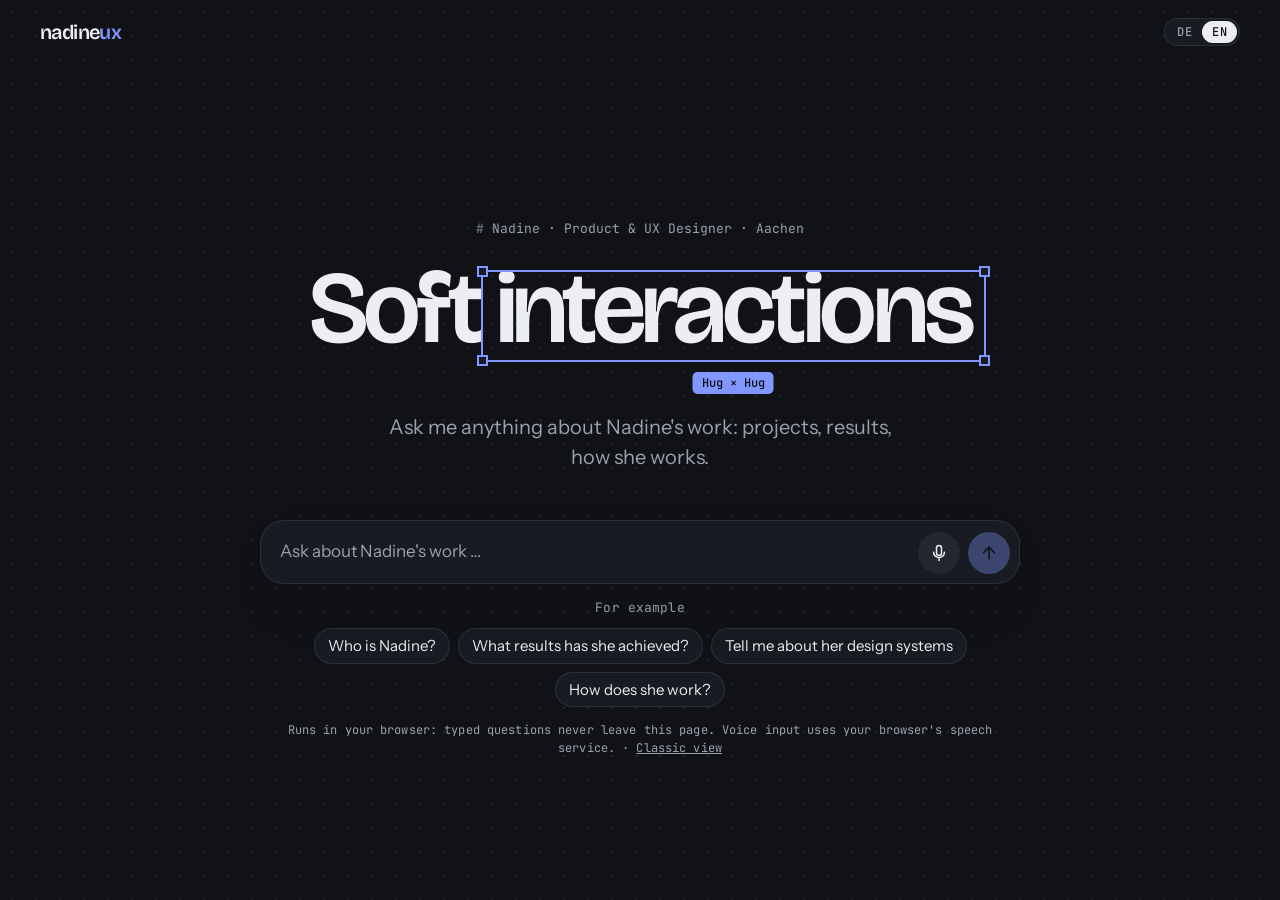
==== commit b392ae27: "Replace the home page with a private chat about Nadine's work The home page is now a centred chat in" ====
--- a/index.html
+++ b/index.html
@@ -2,11 +2,11 @@
 <html lang="en">
 <head>
   <meta charset="utf-8">
-  <meta name="viewport" content="width=device-width, initial-scale=1, viewport-fit=cover">
+  <meta name="viewport" content="width=device-width, initial-scale=1, viewport-fit=cover, interactive-widget=resizes-content">
   <title>Soft Interactions</title>
-  <meta name="description" content="Nadine, UX designer in Aachen. Empathy-driven UX: digital products that feel good to use and work for the business.">
+  <meta name="description" content="Nadine, Product & UX Designer in Aachen. Ask about her work, projects and results in a small chat that runs in your browser.">
   <meta property="og:title" content="Soft Interactions · Nadine, Product & UX Designer">
-  <meta property="og:description" content="Case studies on shop structure and the customer account at Pixum, a B2B platform at reCup, and design systems up to DYN.">
+  <meta property="og:description" content="Ask about Nadine's work: projects, results and how she works. In German or English.">
   <meta property="og:type" content="website">
   <meta property="og:url" content="https://nadineux.com/">
   <meta name="theme-color" content="#101216">
@@ -16,216 +16,51 @@
   <link rel="stylesheet" href="https://fonts.googleapis.com/css2?family=Bricolage+Grotesque:opsz,wght@12..96,400..700&family=Instrument+Sans:wght@400;500;600&family=JetBrains+Mono:wght@400;500&display=swap">
   <link rel="stylesheet" href="assets/style.css">
 </head>
-<body>
-  <header class="site-header">
-    <div class="wrap">
-      <a class="logo" href="#top" aria-label="Nadine UX, home">nadine<span>ux</span></a>
-      <nav class="site-nav" aria-label="Main">
-        <ul>
-          <li class="nav-opt"><a href="#impact">Impact</a></li>
-          <li><a href="#work">Work</a></li>
-          <li><a href="#about">About</a></li>
-          <li><a href="#contact">Contact</a></li>
-        </ul>
-      </nav>
-    </div>
-  </header>
-
-  <main id="top">
-    <section class="hero wrap">
-      <span class="frame-label">Nadine · Product &amp; UX Designer · Aachen</span>
-      <h1>Soft <span class="sel">interactions<span class="sel-box" aria-hidden="true"><i></i><i></i><i></i><i></i><b class="sel-dim">Hug × Hug</b></span></span></h1>
-      <p class="lede"><strong>Empathy-driven UX.</strong> I turn complex requirements into digital products that <strong>feel good to use</strong> and <strong>work for the business</strong>.</p>
-      <div class="hero-actions">
-        <a class="btn btn-primary" href="#work">See selected work <span class="arrow" aria-hidden="true">→</span></a>
-        <a class="btn btn-ghost" href="#contact">Get in touch</a>
-      </div>
-    </section>
-
-    <section id="impact" class="section wrap">
-      <div class="impact-layout">
-        <div class="impact-lead">
-          <span class="frame-label">Impact</span>
-          <p class="lead-num" aria-hidden="true">90+</p>
-          <h2><span class="visually-hidden">90+ </span>hypotheses I wrote and tested at Pixum. Here's what some of them did.</h2>
-          <p class="mono note">Online shop for photo products · 2020–2022 · mostly A/B tests, values rounded</p>
-        </div>
-        <ul class="ledger">
-          <li>
-            <strong class="v"><span class="approx">≈</span> +30 %<span class="unit">conversion rate</span></strong>
-            <span class="what">Redesigned product cards<span class="how">Choice chips and a clearer CTA, tested against a filter grid</span></span>
-          </li>
-          <li>
-            <strong class="v"><span class="approx">≈</span> +20 %<span class="unit">conversion rate</span></strong>
-            <span class="what">Phone case page<span class="how">CTA moved into view, together with a new key visual</span></span>
-          </li>
-          <li>
-            <strong class="v"><span class="approx">≈</span> +13 %<span class="unit">conversion rate</span></strong>
-            <span class="what">New homepage<span class="how">On desktop and mobile. Value per session also up about 11 %</span></span>
-          </li>
-          <li>
-            <strong class="v"><span class="approx">≈</span> +13 %<span class="unit">overall uplift, significant</span></strong>
-            <span class="what">Shop group relaunch<span class="how">Conversion, cart value and revenue per session all went up</span></span>
-          </li>
-        </ul>
-      </div>
-    </section>
-
-    <section id="work" class="section wrap">
-      <div class="section-head">
-        <span class="frame-label">Selected work</span>
-        <h2>Four cases, told short.</h2>
-        <p>Each one in three parts: what happened, what I did, and what it changed for users and the business.</p>
-      </div>
-
-      <div class="work-grid">
-        <a class="case" href="work/shop-groups.html">
-          <span class="frame-label">Navigation &amp; Shop Structure</span>
-          <div class="case-visual" aria-hidden="true">
-            <div class="phone">
-              <div class="ln h"></div>
-              <div class="blk"></div>
-              <div class="ln w85"></div>
-              <div class="ln w55"></div>
-              <div class="blk sm"></div>
-              <div class="ln w70"></div>
-              <div class="tabbar push"><span class="tab"></span><span class="tab on"></span><span class="tab"></span><span class="tab"></span></div>
-            </div>
-          </div>
-          <div class="case-body">
-            <h3>Navigation, shop groups &amp; product pages, rebuilt from scratch</h3>
-            <p>Starting with the navigation: shorter paths from category to product to the design editor.</p>
-            <div class="kpi"><span class="mono">Uplift after relaunch</span><strong><span class="approx">≈</span> +13 %</strong></div>
-          </div>
-        </a>
-
-        <a class="case" href="work/my-pixum.html">
-          <span class="frame-label">Mein Pixum</span>
-          <div class="case-visual" aria-hidden="true">
-            <div class="phone">
-              <div class="avatar"></div>
-              <div class="ln h center"></div>
-              <div class="ln w40 center"></div>
-              <div class="set"><span class="ln"></span><span class="tg on"></span></div>
-              <div class="set"><span class="ln"></span><span class="tg"></span></div>
-              <div class="set"><span class="ln"></span><span class="tg on"></span></div>
-              <div class="cta push"></div>
-            </div>
-          </div>
-          <div class="case-body">
-            <h3>An account area customers can manage themselves</h3>
-            <p>Account creation, password reset and dashboard, rebuilt for self-service and trust.</p>
-            <div class="kpi"><span class="mono">Password reset</span><strong class="word">Fewer repeats</strong></div>
-          </div>
-        </a>
-        <a class="case" href="work/recup-platform.html">
-          <span class="frame-label">reCup Platform</span>
-          <div class="case-visual" aria-hidden="true">
-            <div class="phone">
-              <div class="ln h"></div>
-              <div class="ln w40"></div>
-              <div class="row"><span class="av"></span><span class="ln"></span><span class="amt"></span></div>
-              <div class="row hl"><span class="av"></span><span class="ln"></span><span class="amt"></span></div>
-              <div class="row"><span class="av"></span><span class="ln"></span><span class="amt"></span></div>
-              <div class="row"><span class="av"></span><span class="ln"></span><span class="amt"></span></div>
-              <div class="cta push"></div>
-            </div>
-          </div>
-          <div class="case-body">
-            <h3>A B2B platform for reusable cups and bowls</h3>
-            <p>Cancellation, navigation and a knowledge hub for restaurants and cafés.</p>
-            <div class="kpi"><span class="mono">reCup · Key result</span><strong class="word"><span class="todo">e.g. Self-service</span></strong></div>
-          </div>
-        </a>
-
-        <a class="case" href="work/design-systems.html">
-          <span class="frame-label">Design Systems</span>
-          <div class="case-visual" aria-hidden="true">
-            <div class="sheet">
-              <div class="swatches"><span></span><span></span><span></span><span></span><span></span><span></span></div>
-              <div class="sheet-row"><span class="pill"></span><span class="pill soft"></span><span class="pill ghost"></span></div>
-              <div class="field"></div>
-              <div class="field focus"></div>
-              <div class="sheet-row"><span class="chip"></span><span class="chip"></span><span class="chip"></span><span class="tg on"></span></div>
-            </div>
-          </div>
-          <div class="case-body">
-            <h3>Design systems, from Pixum to DYN</h3>
-            <p>From scratch in Figma, then multi-brand with sport modes, built with engineering and AI.</p>
-            <div class="kpi"><span class="mono">Now at DYN</span><strong class="word">Multi-brand</strong></div>
-          </div>
-        </a>
-      </div>
-
-      <div class="more-work">
-        <span class="mono">Also</span>
-        <ul>
-          <li>Transactional email concepts</li>
-          <li>UX roadmaps &amp; strategy workshops</li>
-          <li>Qualitative user research &amp; testing</li>
-        </ul>
-      </div>
-    </section>
-
-    <section id="about" class="section wrap">
-      <div class="about">
-        <div class="portrait">
-          <div class="shape shape-flower duo">
-            <img src="assets/img/portrait.webp" width="800" height="800" alt="Nadine next to a giant Figma logo at Config, Figma's design conference" loading="lazy" decoding="async">
-          </div>
-          <span class="sel-box" aria-hidden="true"><i></i><i></i><i></i><i></i><b class="sel-dim">nadine.webp</b></span>
-        </div>
-        <div class="about-text">
-          <span class="frame-label">About</span>
-          <h2>Hi, I'm Nadine.</h2>
-          <p>Soft Interactions is more than a portfolio name to me. It's an attitude.</p>
-          <p class="about-body">I'm a UX specialist with a soft spot for clear structures, quiet details and digital experiences that feel good for everyone. I work where design, psychology and technology meet. Empathy is my strongest tool: in research, in user flows, in defining interactions and in working with stakeholders and teammates.</p>
-          <ul class="traits">
-            <li>An ear for language, hierarchy and flow</li>
-            <li>Curiosity about real users and their contexts</li>
-            <li>Joy in understanding problems and solving them elegantly</li>
-            <li>A weakness for pastel colours, clear user flows and a pinch of common sense</li>
-          </ul>
-          <dl class="facts">
-            <div><dt>Focus</dt><dd>UX &amp; Product Design</dd></div>
-            <div><dt>Based in</dt><dd>Aachen, Germany</dd></div>
-            <div><dt>Worked with</dt><dd>Start-ups, agencies, in-house teams</dd></div>
-          </dl>
+<body class="chat-page">
+  <div class="chat-app">
+    <header class="chat-header">
+      <a class="logo" href="./" aria-label="Nadine UX, home">nadine<span>ux</span></a>
+      <div class="chat-controls">
+        <button class="chat-reset" type="button">New chat</button>
+        <div class="lang-toggle" role="group" aria-label="Language">
+          <button type="button" data-lang-btn="de" aria-pressed="false">DE</button>
+          <button type="button" data-lang-btn="en" aria-pressed="true">EN</button>
         </div>
       </div>
-    </section>
+    </header>
 
-    <section id="contact" class="section wrap">
-      <div class="contact-layout">
-        <div class="contact">
-          <span class="frame-label">Contact</span>
-          <h2>Let's make it feel easy.</h2>
-          <p>Working on a product that should be simpler to use and perform better? I'd like to hear about it.</p>
-          <div class="contact-actions">
-            <a class="btn btn-primary" href="mailto:nadine.westmann@hotmail.com">Write me <span class="arrow" aria-hidden="true">→</span></a>
-            <button class="btn btn-ghost" type="button" data-copy="nadine.westmann@hotmail.com">Copy email</button>
-            <span class="email">nadine.westmann@hotmail.com</span>
-          </div>
-        </div>
-        <div class="contact-photo">
-          <div class="shape shape-clover duo">
-            <img src="assets/img/contact.webp" width="640" height="854" alt="Nadine smiling in front of a blue poster wall" loading="lazy" decoding="async" style="object-position: 50% 12%">
-          </div>
-        </div>
+    <main class="chat-main">
+      <section class="chat-hero">
+        <span class="frame-label">Nadine · Product &amp; UX Designer · Aachen</span>
+        <h1>Soft <span class="sel">interactions<span class="sel-box" aria-hidden="true"><i></i><i></i><i></i><i></i><b class="sel-dim">Hug × Hug</b></span></span></h1>
+        <p class="chat-lede">Ask me anything about Nadine's work: projects, results, how she works.</p>
+      </section>
+      <div class="chat-log" role="log" aria-live="polite" aria-relevant="additions"></div>
+    </main>
+
+    <div class="chat-dock">
+      <form class="composer" autocomplete="off">
+        <span class="composer-handles" aria-hidden="true"><i></i><i></i><i></i><i></i></span>
+        <label class="visually-hidden" for="chat-input">Your question</label>
+        <textarea id="chat-input" rows="1" placeholder="Ask about Nadine's work …"></textarea>
+        <button class="composer-mic" type="button" aria-label="Ask by voice">
+          <svg viewBox="0 0 24 24" width="20" height="20" aria-hidden="true"><path d="M12 15a3 3 0 0 0 3-3V6a3 3 0 1 0-6 0v6a3 3 0 0 0 3 3Z" fill="none" stroke="currentColor" stroke-width="1.8"/><path d="M5.5 11a6.5 6.5 0 0 0 13 0M12 17.5V21" fill="none" stroke="currentColor" stroke-width="1.8" stroke-linecap="round"/></svg>
+        </button>
+        <button class="composer-send" type="submit" aria-label="Send" disabled>
+          <svg viewBox="0 0 24 24" width="20" height="20" aria-hidden="true"><path d="M12 19V5M5.5 11.5 12 5l6.5 6.5" fill="none" stroke="currentColor" stroke-width="2" stroke-linecap="round" stroke-linejoin="round"/></svg>
+        </button>
+      </form>
+      <div class="starters">
+        <span class="starters-label mono">For example</span>
+        <div class="starters-chips q-chips"></div>
       </div>
-    </section>
-  </main>
+      <p class="privacy mono"><span class="privacy-text">Runs in your browser: typed questions never leave this page.</span> · <a class="classic-link" href="classic.html">Classic view</a></p>
+    </div>
+    <div class="chat-spacer" aria-hidden="true"></div>
+  </div>
 
-  <footer class="site-footer">
-    <div class="wrap">
-      <span>© 2026 Nadine · Made with love in Aachen</span>
-      <ul>
-        <li><a href="#" class="todo">LinkedIn</a></li>
-        <li><a href="mailto:nadine.westmann@hotmail.com">Email</a></li>
-      </ul>
-    </div>
-  </footer>
-
+  <script src="assets/kb.js" defer></script>
+  <script src="assets/chat.js" defer></script>
   <script src="assets/main.js" defer></script>
 </body>
 </html>
--- a/assets/style.css
+++ b/assets/style.css
@@ -415,6 +415,281 @@
 .next-case .arrow { font-size: var(--step-3); color: var(--accent); transition: transform 260ms var(--spring); }
 .next-case:hover .arrow { transform: translateX(6px); }
 
+/* Design system playground: brands and sport modes as token sets, switched with radios (no JS, works in the modal) */
+.cs-visual.ds-visual { aspect-ratio: auto; display: block; padding: clamp(20px, 4vw, 48px); }
+.ds-demo {
+  --p: #7f97ff; --p-ink: #0b0d12; --p-label: "#7F97FF";
+  --r: 14px; --r-label: "14px";
+  --card: #1a1e27;
+  --m: var(--p); --m-label: "= primary"; --league: "Matchday 12";
+  --pattern: none;
+  display: grid;
+  grid-template-columns: minmax(0, 5fr) minmax(0, 6fr);
+  gap: clamp(24px, 4vw, 56px);
+  align-items: center;
+}
+.ds-demo:has(#ds-brand-b:checked) { --p: #ffb547; --p-ink: #1a1203; --p-label: "#FFB547"; --r: 4px; --r-label: "4px"; --card: #1f1c17; }
+.ds-demo:has(#ds-brand-c:checked) { --p: #4fd1a5; --p-ink: #04140e; --p-label: "#4FD1A5"; --r: 26px; --r-label: "26px"; --card: #152019; }
+.ds-demo:has(#ds-mode-football:checked) { --m: #3ccf6e; --m-label: "#3CCF6E"; --league: "Football"; --pattern: repeating-linear-gradient(90deg, rgb(60 207 110 / 0.06) 0 22px, transparent 22px 44px); }
+.ds-demo:has(#ds-mode-handball:checked) { --m: #ff7a45; --m-label: "#FF7A45"; --league: "Handball"; --pattern: radial-gradient(rgb(255 122 69 / 0.18) 1.2px, transparent 1.6px) 0 0 / 14px 14px; }
+.ds-demo:has(#ds-mode-hockey:checked) { --m: #8fd3ff; --m-label: "#8FD3FF"; --league: "Ice hockey"; --pattern: linear-gradient(90deg, transparent calc(50% - 1px), rgb(143 211 255 / 0.3) calc(50% - 1px) calc(50% + 1px), transparent calc(50% + 1px)), radial-gradient(circle at 50% 50%, transparent 36px, rgb(143 211 255 / 0.3) 36px 38px, transparent 38px); }
+
+.ds-side { display: grid; gap: 20px; min-width: 0; }
+.ds-group { display: flex; flex-wrap: wrap; gap: 8px; margin: 0; padding: 0; border: 0; min-width: 0; }
+.ds-group legend { width: 100%; margin-bottom: 8px; padding: 0; color: var(--muted); }
+.ds-group label {
+  position: relative;
+  padding: 8px 14px;
+  border-radius: 999px;
+  background: var(--surface);
+  box-shadow: inset 0 0 0 1px var(--line);
+  font-size: 0.9375rem;
+  cursor: pointer;
+  transition: background 160ms ease, color 160ms ease, transform 220ms var(--spring);
+}
+.ds-group label:hover { transform: translateY(-1px); }
+.ds-group label:active { transform: scale(0.96); }
+.ds-group input { position: absolute; opacity: 0; pointer-events: none; }
+.ds-group label:has(input:checked) { background: var(--ink); color: var(--bg); box-shadow: none; }
+.ds-group label:has(input:focus-visible) { outline: 2px solid var(--accent); outline-offset: 2px; }
+.ds-tokens { display: grid; gap: 6px; margin: 4px 0 0; padding-top: 16px; border-top: 1px solid var(--line); font-family: var(--font-mono); font-size: var(--step--1); }
+.ds-tokens div { display: flex; justify-content: space-between; gap: 12px; }
+.ds-tokens dt { color: var(--muted); }
+.ds-tokens dd { margin: 0; display: flex; align-items: center; gap: 8px; }
+.ds-tokens dd::before { content: ""; width: 12px; height: 12px; border-radius: 3px; }
+.ds-tokens .t-p::before { background: var(--p); }
+.ds-tokens .t-m::before { background: var(--m); }
+.ds-tokens .t-r::before { border: 2px solid var(--ink); border-radius: min(var(--r), 6px) 3px 3px 3px; width: 10px; height: 10px; }
+.ds-tokens .t-p::after { content: var(--p-label); }
+.ds-tokens .t-m::after { content: var(--m-label); }
+.ds-tokens .t-r::after { content: var(--r-label); }
+
+.ds-stage { display: grid; gap: 12px; justify-items: center; min-width: 0; }
+.ds-card {
+  width: min(100%, 340px);
+  display: grid;
+  gap: 18px;
+  padding: 22px;
+  border-radius: var(--r);
+  background: var(--pattern), var(--card);
+  box-shadow: 0 30px 60px -30px rgb(0 0 0 / 0.7), inset 0 0 0 1px rgb(255 255 255 / 0.06);
+  color: #f2f3f6;
+  transition: border-radius 420ms var(--spring), background-color 300ms ease;
+}
+.ds-card-top { display: flex; justify-content: space-between; align-items: center; }
+.ds-tag { padding: 4px 10px; border-radius: calc(var(--r) / 2); background: color-mix(in srgb, var(--m) 18%, transparent); color: var(--m); font: 500 0.8125rem / 1.2 var(--font-mono); transition: color 300ms ease, background 300ms ease, border-radius 420ms var(--spring); }
+.ds-tag::before { content: var(--league); }
+.ds-live { display: inline-flex; align-items: center; gap: 6px; font: 600 0.75rem / 1 var(--font-body); letter-spacing: 0.08em; text-transform: uppercase; }
+.ds-live::before { content: ""; width: 8px; height: 8px; border-radius: 50%; background: #ff4d5e; box-shadow: 0 0 0 4px rgb(255 77 94 / 0.2); }
+.ds-teams { display: grid; grid-template-columns: 1fr auto 1fr; align-items: center; gap: 12px; font-weight: 500; }
+.ds-teams span:last-child { text-align: right; }
+.ds-teams strong { font: 600 2rem / 1 var(--font-display); letter-spacing: -0.02em; }
+.ds-bar { height: 6px; border-radius: 99px; background: rgb(255 255 255 / 0.1); overflow: hidden; }
+.ds-bar span { display: block; width: 62%; height: 100%; border-radius: inherit; background: var(--m); transition: background 300ms ease; }
+.ds-btn { justify-self: start; padding: 11px 18px; border-radius: var(--r); background: var(--p); color: var(--p-ink); font-weight: 600; transition: background 300ms ease, color 300ms ease, border-radius 420ms var(--spring); }
+.ds-note { color: var(--muted); text-align: center; }
+
+@media (max-width: 860px) {
+  .ds-demo { grid-template-columns: minmax(0, 1fr); }
+  .ds-stage { order: -1; }
+}
+
+/* Chat home: hero + composer centred; once a conversation starts the composer docks at the bottom */
+.chat-page { overflow: hidden; }
+.chat-app { height: 100dvh; display: flex; flex-direction: column; }
+.chat-header { flex: none; display: flex; align-items: center; justify-content: space-between; gap: 12px; min-height: 64px; padding-inline: var(--gutter); }
+.chat-controls { display: flex; align-items: center; gap: 8px; }
+.chat-reset { display: none; padding: 7px 14px; border: 0; border-radius: 999px; background: transparent; color: var(--muted); font: 500 0.875rem / 1 var(--font-body); cursor: pointer; transition: background 160ms ease, color 160ms ease; }
+.chat-reset:hover { background: var(--surface); color: var(--ink); }
+.chatting .chat-reset { display: inline-block; }
+.lang-toggle { display: inline-flex; padding: 3px; border-radius: 999px; background: var(--surface); box-shadow: inset 0 0 0 1px var(--line); }
+.lang-toggle button { padding: 5px 10px; border: 0; border-radius: 999px; background: transparent; color: var(--muted); font: 500 0.75rem / 1 var(--font-mono); letter-spacing: 0.04em; cursor: pointer; transition: background 160ms ease, color 160ms ease; }
+.lang-toggle button[aria-pressed="true"] { background: var(--ink); color: var(--bg); }
+
+.chat-main { flex: 1 1 auto; min-height: 0; overflow-y: auto; overscroll-behavior: contain; display: flex; flex-direction: column; justify-content: flex-end; padding-inline: var(--gutter); }
+.chat-spacer { flex: 1 1 auto; transition: flex-grow 520ms cubic-bezier(0.2, 0.8, 0.2, 1); }
+.chatting .chat-spacer { flex-grow: 0; }
+.chatting .chat-main { justify-content: flex-start; }
+
+.chat-hero { display: grid; justify-items: center; gap: 0; text-align: center; padding-block: 24px 40px; }
+.chat-hero h1 { font-size: var(--step-4); line-height: 0.98; letter-spacing: -0.045em; margin-top: 20px; }
+.chat-lede { margin-top: 52px; max-width: 40ch; color: var(--muted); font-size: var(--step-1); line-height: 1.5; }
+.chatting .chat-hero { display: none; }
+
+.chat-log { width: 100%; max-width: 760px; margin-inline: auto; display: grid; gap: 28px; padding-block: 24px; }
+.chat-log:empty { display: none; }
+
+.chat-dock { flex: none; width: 100%; max-width: calc(760px + 2 * var(--gutter)); margin-inline: auto; padding: 8px var(--gutter) calc(12px + env(safe-area-inset-bottom, 0px)); display: grid; gap: 14px; }
+
+/* Composer: a frame that shows selection handles while you type */
+.composer {
+  position: relative;
+  display: flex;
+  align-items: flex-end;
+  gap: 8px;
+  padding: 10px 10px 10px 20px;
+  border-radius: 24px;
+  background: var(--surface);
+  box-shadow: inset 0 0 0 1px var(--line), 0 24px 60px -30px var(--shadow);
+  transition: box-shadow 200ms ease;
+}
+.composer:focus-within { box-shadow: inset 0 0 0 2px var(--accent), 0 24px 60px -30px var(--shadow); }
+.composer-handles { position: absolute; inset: 0; pointer-events: none; opacity: 0; transition: opacity 200ms ease; }
+.composer:focus-within .composer-handles { opacity: 1; }
+.composer-handles i { position: absolute; width: 10px; height: 10px; background: var(--surface); border: 2px solid var(--accent); }
+.composer-handles i:nth-child(1) { top: -4px; left: -4px; }
+.composer-handles i:nth-child(2) { top: -4px; right: -4px; }
+.composer-handles i:nth-child(3) { bottom: -4px; left: -4px; }
+.composer-handles i:nth-child(4) { bottom: -4px; right: -4px; }
+#chat-input {
+  flex: 1;
+  min-width: 0;
+  max-height: 200px;
+  padding: 9px 0;
+  border: 0;
+  resize: none;
+  background: transparent;
+  color: var(--ink);
+  font: 400 var(--step-0) / 1.5 var(--font-body);
+  outline: none;
+  overflow-y: hidden;
+}
+#chat-input::placeholder { color: var(--muted); }
+.composer-mic, .composer-send {
+  flex: none;
+  width: 42px;
+  height: 42px;
+  display: grid;
+  place-items: center;
+  border: 0;
+  border-radius: 50%;
+  cursor: pointer;
+  transition: transform 220ms var(--spring), background 160ms ease, opacity 160ms ease;
+}
+.composer-mic { background: var(--surface-2); color: var(--ink); }
+.composer-mic:hover { transform: translateY(-1px); }
+.composer-send { background: var(--accent); color: var(--on-accent); box-shadow: 0 10px 24px -12px var(--accent); }
+.composer-send:hover:not(:disabled) { transform: translateY(-2px); }
+.composer-send:active:not(:disabled), .composer-mic:active { transform: scale(0.94); }
+.composer-send:disabled { opacity: 0.35; cursor: default; box-shadow: none; }
+.composer-mic[hidden] { display: none; }
+.is-listening .composer-mic { background: var(--accent); color: var(--on-accent); animation: mic-pulse 1.4s ease-out infinite; }
+@keyframes mic-pulse { from { box-shadow: 0 0 0 0 color-mix(in srgb, var(--accent) 55%, transparent); } to { box-shadow: 0 0 0 14px transparent; } }
+
+.starters { display: grid; justify-items: center; gap: 10px; }
+.starters-label { color: var(--muted); }
+.chatting .starters { display: none; }
+.q-chips { display: flex; flex-wrap: wrap; justify-content: center; gap: 8px; }
+.q-chip {
+  padding: 8px 14px;
+  border: 0;
+  border-radius: 999px;
+  background: var(--surface);
+  box-shadow: inset 0 0 0 1px var(--line);
+  color: var(--ink);
+  font: 400 0.9375rem / 1.3 var(--font-body);
+  text-align: left;
+  cursor: pointer;
+  transition: box-shadow 160ms ease, transform 220ms var(--spring);
+}
+.q-chip:hover { box-shadow: inset 0 0 0 1px var(--accent); transform: translateY(-1px); }
+.q-chip:active { transform: scale(0.97); }
+.privacy { margin: 0; text-align: center; color: var(--muted); font-size: 0.75rem; line-height: 1.5; }
+.privacy a { color: var(--muted); }
+.privacy a:hover { color: var(--ink); }
+
+/* Messages */
+.msg { display: grid; gap: 10px; animation: msg-in 320ms cubic-bezier(0.2, 0.8, 0.2, 1) both; }
+@keyframes msg-in { from { opacity: 0; transform: translateY(8px); } }
+.msg-label { color: var(--muted); }
+.msg-user { justify-items: end; }
+.msg-user .bubble { max-width: min(85%, 52ch); margin: 0; padding: 12px 16px; border-radius: 18px 18px 4px 18px; background: var(--accent-soft); color: var(--ink); white-space: pre-wrap; overflow-wrap: anywhere; }
+.msg-bot .frame-label { color: var(--accent); }
+.answer { display: grid; gap: 12px; max-width: 64ch; font-size: 1.0625rem; line-height: 1.65; }
+.answer p { margin: 0; }
+.answer strong { color: var(--ink); font-weight: 600; }
+.answer em { color: var(--muted); }
+.answer ul { display: grid; gap: 8px; margin: 0; padding: 0; list-style: none; }
+.answer li { position: relative; padding-left: 22px; }
+.answer li::before { content: ""; position: absolute; left: 0; top: 0.62em; width: 8px; height: 8px; border: 2px solid var(--accent); background: var(--surface); }
+.answer li strong { white-space: nowrap; }
+.msg-actions { display: flex; flex-wrap: wrap; gap: 8px; margin-top: 4px; }
+.btn-sm { padding: 10px 16px; font-size: 0.9375rem; }
+.msg-suggest { display: grid; gap: 10px; margin-top: 10px; padding-top: 14px; border-top: 1px solid var(--line); }
+.msg-suggest .mono { color: var(--muted); }
+.msg-suggest .q-chips { justify-content: flex-start; }
+.typing-dots { display: flex; gap: 6px; padding-block: 6px; }
+.typing-dots i { width: 7px; height: 7px; border-radius: 50%; background: var(--accent); animation: dot 1s ease-in-out infinite; }
+.typing-dots i:nth-child(2) { animation-delay: 150ms; }
+.typing-dots i:nth-child(3) { animation-delay: 300ms; }
+@keyframes dot { 0%, 100% { opacity: 0.25; transform: translateY(0); } 50% { opacity: 1; transform: translateY(-3px); } }
+
+@media (max-width: 520px) {
+  .chat-lede { margin-top: 44px; font-size: var(--step-0); }
+  .chat-hero { padding-block: 8px 28px; }
+  .composer { padding-left: 16px; }
+  .msg-user .bubble { max-width: 92%; }
+}
+
+/* Case study modal: a sheet that slides up over the home page */
+html.modal-open { overflow: hidden; }
+.case-modal {
+  position: fixed;
+  inset: 0;
+  width: 100%;
+  height: 100%;
+  max-width: none;
+  max-height: none;
+  margin: 0;
+  padding: env(safe-area-inset-top, 0px) 0 0;
+  border: 0;
+  background: transparent;
+  color: var(--ink);
+  overflow: hidden;
+}
+.case-modal::backdrop { background: rgb(5 6 9 / 0.72); -webkit-backdrop-filter: blur(6px); backdrop-filter: blur(6px); }
+.case-modal-sheet {
+  height: calc(100% - clamp(12px, 4vh, 40px));
+  max-width: calc(var(--wrap) + 2 * var(--gutter) + 48px);
+  margin: clamp(12px, 4vh, 40px) auto 0;
+  overflow-y: auto;
+  overscroll-behavior: contain;
+  background-color: var(--bg);
+  background-image: radial-gradient(var(--dot) 1px, transparent 1.4px);
+  background-size: 24px 24px;
+  border: 1px solid var(--line);
+  border-bottom: 0;
+  border-radius: 28px 28px 0 0;
+  box-shadow: 0 -30px 80px -20px rgb(0 0 0 / 0.6);
+}
+.case-modal[open] .case-modal-sheet { animation: sheet-in 460ms cubic-bezier(0.2, 0.8, 0.2, 1) both; }
+.case-modal.closing .case-modal-sheet { animation: sheet-out 200ms ease both; }
+.case-modal.closing::backdrop { opacity: 0; transition: opacity 200ms ease; }
+@keyframes sheet-in { from { transform: translateY(56px); opacity: 0; } }
+@keyframes sheet-out { to { transform: translateY(56px); opacity: 0; } }
+.case-modal-bar { position: sticky; top: 0; z-index: 3; height: 0; display: flex; justify-content: flex-end; padding-inline: 16px; pointer-events: none; }
+.case-modal-close {
+  pointer-events: auto;
+  margin-top: 16px;
+  width: 44px;
+  height: 44px;
+  display: grid;
+  place-items: center;
+  border: 0;
+  border-radius: 50%;
+  background: var(--surface);
+  box-shadow: inset 0 0 0 1px var(--line), 0 8px 24px -8px rgb(0 0 0 / 0.6);
+  color: var(--ink);
+  font: 400 26px / 1 var(--font-body);
+  cursor: pointer;
+  transition: transform 260ms var(--spring), background 160ms ease;
+}
+.case-modal-close:hover { transform: rotate(90deg); background: var(--surface-2); }
+.case-modal-body .cs-hero { padding-top: clamp(32px, 5vw, 64px); }
+.case-modal-body .next-case { margin-bottom: clamp(32px, 5vw, 64px); }
+.case-modal-status { padding: 96px var(--gutter); color: var(--muted); }
+.case-modal-status a { color: var(--accent); }
+
 /* 404 */
 .notfound { min-height: 60vh; display: grid; align-content: center; gap: 24px; justify-items: start; padding-block: 80px; }
 .notfound h1 { font-size: var(--step-4); letter-spacing: -0.045em; }
